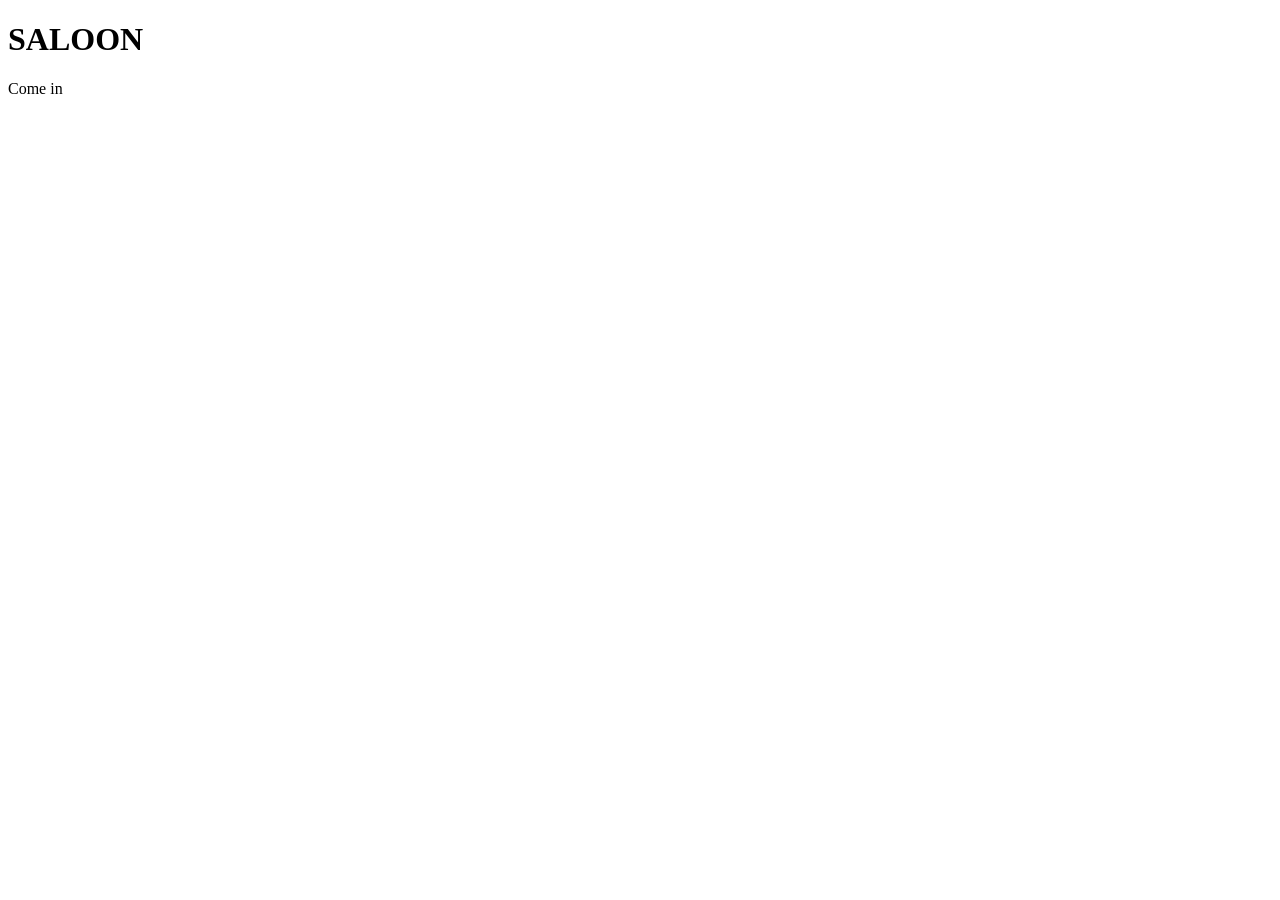
==== index.html @ e93f706c "href en src aangepast en comments weggehaald" ====
<!DOCTYPE html>
<html lang="en">
<head>
  <meta charset="UTF-8">
  <meta name="viewport" content="width=device-width, initial-scale=1.0">
  <title>Enter the Saloon</title>
  <link rel="stylesheet" href="../GarnetsOcean/garden/assets/style/style.css">
  <link rel="stylesheet" href="../GarnetsOcean/garden/assets/style/landing.css">
</head>
<body class="landing-body">

  <div class="hanging-lasso" title="Coiled Lasso">
    <div class="lasso-loop"></div>
    <div class="lasso-loop inner"></div>
    <div class="lasso-knot"></div>
  </div>

  <div class="saloon-stage">
    
    <div class="saloon-sign">
      <h1>SALOON</h1>
    </div>

    <div class="saloon-frame">
      <div class="frame-lantern lantern-left">
        <div class="lantern-bracket"></div>
        <div class="saloon-lantern">
          <div class="lantern-glow"></div>
          <div class="lantern-top"></div>
          <div class="lantern-glass">
            <!-- Pure CSS Flame -->
            <div class="css-flame">
              <div class="flame-outer"></div>
              <div class="flame-inner"></div>
              <div class="flame-core"></div>
            </div>
          </div>
          <div class="lantern-base"></div>
        </div>
      </div>

      <div class="frame-lantern lantern-right">
        <div class="lantern-bracket"></div>
        <div class="saloon-lantern">
          <div class="lantern-glow"></div>
          <div class="lantern-top"></div>
          <div class="lantern-glass">
            <!-- Pure CSS Flame -->
            <div class="css-flame">
              <div class="flame-outer"></div>
              <div class="flame-inner"></div>
              <div class="flame-core"></div>
            </div>
          </div>
          <div class="lantern-base"></div>
        </div>
      </div>

      <div class="interior-glow"></div>

      <div id="saloonDoors" class="saloon-doors">
        <div class="door door-left">
          <div class="door-inner-border">
            <div class="slat-pattern"></div>
          </div>
        </div>
        <div class="door door-right">
          <div class="door-inner-border">
            <div class="slat-pattern"></div>
          </div>
        </div>
      </div>
    </div>

  </div>

  <div class="barrel-container" title="Wooden Barrel with Hat">
    <div class="cowboy-hat">
      <div class="hat-crown"></div>
      <div class="hat-brim"></div>
      <div class="hat-band"></div>
    </div>
    <div class="wooden-barrel">
      <div class="barrel-hoop hoop-top"></div>
      <div class="barrel-hoop hoop-middle"></div>
      <div class="barrel-hoop hoop-bottom"></div>
    </div>
  </div>

  <div id="doorTooltip" class="door-tooltip">Come in</div>

  <script src="../GarnetsOcean/garden/js/landing.js" defer></script>
</body>
</html>
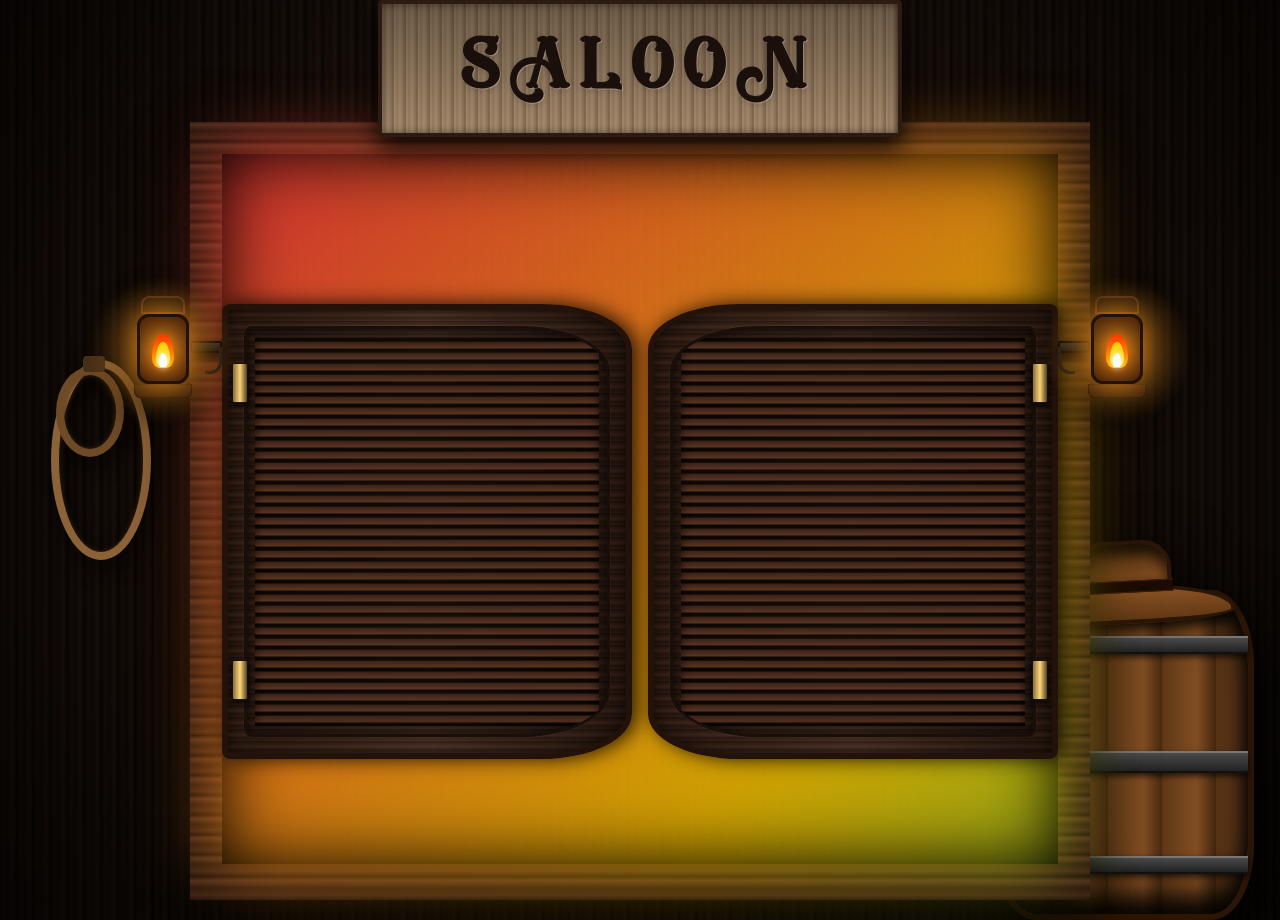
==== commit ae9b3322: "Onnodige files eruit gehaald en folder naam veranderd" ====
--- a/index.html
+++ b/index.html
@@ -4,8 +4,8 @@
   <meta charset="UTF-8">
   <meta name="viewport" content="width=device-width, initial-scale=1.0">
   <title>Enter the Saloon</title>
-  <link rel="stylesheet" href="../GarnetsOcean/garden/assets/style/style.css">
-  <link rel="stylesheet" href="../GarnetsOcean/garden/assets/style/landing.css">
+  <link rel="stylesheet" href="assets/resources/style/style.css">
+  <link rel="stylesheet" href="assets/resources/style/landing.css">
 </head>
 <body class="landing-body">
 
@@ -89,6 +89,6 @@
 
   <div id="doorTooltip" class="door-tooltip">Come in</div>
 
-  <script src="../GarnetsOcean/garden/js/landing.js" defer></script>
+  <script src="assets/js/landing.js" defer></script>
 </body>
 </html>
--- a/assets/resources/style/style.css
+++ b/assets/resources/style/style.css
@@ -0,0 +1,450 @@
+:root {
+    --main-font-color: #ffffff;
+    --secondary-font-color: #d9a441;
+    --background-color: #160a04;
+    --card-bg: linear-gradient(145deg, #2e1a12, #21110a);
+    --wood-dark: #22120a;
+    --wood-light: #3d2314;
+    --leather-accent: #c68a4c;
+    --text-gold: #f4c468;
+    --stitching: #8d5b28;
+    --gold-glow: rgba(244, 196, 104, 0.4);
+}
+
+@media (prefers-color-scheme: light) {
+  :root {
+    --main-font-color: #2b1810;
+    --secondary-font-color: #8c4a11;
+    --background-color: #f7f1e5;
+    --card-bg: linear-gradient(145deg, #ffffff, #f2e7d5);
+    --wood-dark: #e8d7c3;
+    --wood-light: #dac4aa;
+    --leather-accent: #a35d25;
+    --text-gold: #733c08;
+    --stitching: #b57a44;
+    --gold-glow: rgba(163, 93, 37, 0.25);
+  }
+}
+
+@font-face {
+    font-family: "eastwood";
+    src: url(../type/Eastwood.otf);
+    font-weight: 100;
+    font-style: swap;
+}
+
+ @font-face {
+    font-family: "rye";
+    src: url(../type/Rye-Regular.ttf);
+    font-style: swap;
+}
+
+@font-face {
+    font-family: "roboto";
+    src: url(../type/Roboto-Regular.ttf);
+    font-weight: 400;
+    font-style: swap;
+}
+
+@font-face {
+    font-family: "roboto";
+    src: url(../type/Roboto-Bold.ttf);
+    font-weight: 700;
+    font-style: swap;
+}
+
+* {
+    box-sizing: border-box;
+}
+
+body {
+    background: radial-gradient(circle at top, #2b1409 0%, var(--background-color) 70%);
+    background-attachment: fixed;
+    color: var(--main-font-color);
+    font-family: "roboto", sans-serif;
+    margin: 0;
+    padding: 0;
+    line-height: 1.6;
+}
+
+.hero {
+    text-align: center;
+    padding: 50px 20px 20px 20px;
+    animation: fadeInDown 0.8s ease-out;
+}
+
+h1 {
+    font-family: "eastwood", serif;
+    font-size: clamp(42px, 8vw, 75px);
+    background: linear-gradient(180deg, #ffe39f 0%, #d9a441 60%, #9e6319 100%);
+    background-clip: text;
+    -webkit-background-clip: text;
+    color: transparent;
+    -webkit-text-fill-color: transparent;
+    margin: 0 0 10px 0;
+    letter-spacing: 2px;
+    filter: drop-shadow(2px 4px 6px rgba(0, 0, 0, 0.9));
+    transition: transform 0.3s ease;    
+}
+
+h1:hover {
+    transform: scale(1.02);
+}
+
+h2 {
+    font-family: "rye", serif;
+    color: var(--secondary-font-color);
+    font-size: 24px;
+    margin-top: 0;
+    border-bottom: 2px dashed var(--stitching);
+    padding-bottom: 8px;
+}
+
+a {
+  color: var(--secondary-font-color);
+  transition: color 0.2s ease, text-shadow 0.2s ease;
+}
+
+a:hover {
+  color: var(--text-gold);
+  text-shadow: 0 0 8px var(--gold-glow);
+}
+
+.container {
+  max-width: 900px;
+  margin: 0 auto;
+  padding: 20px;
+  display: flex;
+  flex-direction: column;
+  gap: 30px;
+}
+
+.card {
+  background: var(--card-bg);
+  border: 2px solid var(--stitching);
+  border-radius: 8px;
+  padding: 25px;
+  box-shadow: 0 6px 16px rgba(0, 0, 0, 0.6);
+  transition: transform 0.3s cubic-bezier(0.25, 1, 0.5, 1), box-shadow 0.3s ease, border-color 0.3s ease;
+  animation: fadeInUp 0.8s ease-out both;
+}
+
+.card:nth-child(1) { animation-delay: 0.1s; }
+.card:nth-child(2) { animation-delay: 0.2s; }
+.card:nth-child(3) { animation-delay: 0.3s; }
+.card:nth-child(4) { animation-delay: 0.4s; }
+
+.card:hover {
+  transform: translateY(-4px);
+  border-color: var(--leather-accent);
+  box-shadow: 0 12px 24px rgba(0, 0, 0, 0.8), 0 0 15px rgba(198, 138, 76, 0.2);
+}
+
+.section-block {
+  margin: 20px 0;
+}
+
+.section-label {
+  font-weight: bold;
+  margin-bottom: 15px;
+}
+
+nav {
+  position: sticky;
+  top: 0;
+  z-index: 1000;
+  background-color: var(--wood-dark);
+  background-image: repeating-linear-gradient(
+    90deg,
+    rgba(255, 255, 255, 0.03) 0px,
+    rgba(255, 255, 255, 0.03) 2px,
+    transparent 2px,
+    transparent 10px
+  );
+  border-top: 3px solid var(--leather-accent);
+  border-bottom: 4px dashed var(--stitching);
+  box-shadow: 0 4px 15px rgba(0, 0, 0, 0.7);
+}
+
+nav ul {
+  list-style-type: none;
+  margin: 0;
+  padding: 0 15px;
+  display: flex;
+  align-items: center;
+  justify-content: center;
+  gap: 10px;
+}
+
+nav ul li a {
+  display: inline-block;
+  padding: 14px 20px;
+  color: var(--main-font-color);
+  font-family: "rye", serif;
+  font-size: 16px;
+  text-decoration: none;
+  text-transform: uppercase;
+  white-space: nowrap;
+  transition: all 0.3s cubic-bezier(0.4, 0, 0.2, 1);
+  position: relative;
+}
+
+nav ul li a:hover {
+  color: var(--text-gold);
+  background: linear-gradient(180deg, var(--wood-light) 0%, rgba(61, 35, 20, 0.4) 100%);
+  border-radius: 4px;
+  transform: translateY(-2px);
+  text-shadow: 0 0 10px var(--gold-glow);
+}
+
+.gallery {
+  border: 1px solid var(--stitching);
+  background-color: var(--wood-dark);
+  border-radius: 6px;
+  overflow: hidden;
+  transition: transform 0.3s ease, border-color 0.3s ease, box-shadow 0.3s ease;
+}
+
+.gallery:hover {
+  transform: scale(1.03);
+  border-color: var(--secondary-font-color);
+  box-shadow: 0 8px 20px rgba(0, 0, 0, 0.7), 0 0 12px var(--gold-glow);
+}
+
+.gallery img {
+  width: 100%;
+  height: auto;
+  display: block;
+  transition: transform 0.5s ease;
+}
+
+.gallery:hover img {
+  transform: scale(1.05);
+}
+
+.desc {
+  padding: 12px;
+  text-align: center;
+  font-size: 14px;
+  background: linear-gradient(180deg, rgba(20, 10, 5, 0.6) 0%, rgba(0, 0, 0, 0.9) 100%);
+  transition: color 0.3s ease;
+}
+
+.gallery:hover .desc {
+  color: var(--text-gold);
+}
+
+.gallery-container1 {
+  display: grid;
+  grid-template-columns: 1fr 1.3fr;
+  gap: 15px;
+  align-items: start;
+}
+
+.main-poster {
+  grid-column: 2;
+  grid-row: 1 / span 3;
+}
+
+.gallery-artists {
+  display: grid;
+  grid-template-columns: repeat(auto-fit, minmax(140px, 1fr));
+  gap: 15px;
+  margin-bottom: 20px;
+}
+
+.gallery-artists .gallery {
+  display: flex;
+  flex-direction: column;
+  height: 100%;
+}
+
+.gallery-artists img {
+  aspect-ratio: 1 / 1;
+  object-fit: cover;
+  object-position: top;
+}
+
+.gallery-artists .desc {
+  margin-top: auto;
+}
+
+.garden-list {
+  background: linear-gradient(90deg, var(--wood-dark) 0%, rgba(34, 18, 10, 0.2) 100%);
+  padding: 18px 20px 18px 40px;
+  border-left: 4px solid var(--secondary-font-color);
+  border-radius: 0 6px 6px 0;
+  box-shadow: inset 2px 0 6px rgba(0, 0, 0, 0.4);
+}
+
+.garden-list li {
+  margin-bottom: 8px;
+  transition: transform 0.2s ease;
+}
+
+.garden-list li:hover {
+  transform: translateX(6px);
+  color: var(--text-gold);
+}
+
+.wanted-card {
+  text-align: center;
+  border: 4px double var(--secondary-font-color);
+}
+
+.wanted-header {
+  display: flex;
+  align-items: center;
+  justify-content: center;
+  gap: 15px;
+}
+
+.badge-icon {
+  font-size: 24px;
+  color: var(--text-gold);
+}
+
+.wanted-sub {
+  font-family: "rye", serif;
+  font-size: 11px;
+  letter-spacing: 2px;
+  color: var(--leather-accent);
+  margin-top: -10px;
+  margin-bottom: 20px;
+}
+
+.wanted-body p {
+  margin: 6px 0;
+  font-size: 14px;
+}
+
+@keyframes fadeInUp {
+  from {
+    opacity: 0;
+    transform: translateY(20px);
+  }
+  to {
+    opacity: 1;
+    transform: translateY(0);
+  }
+}
+
+@keyframes fadeInDown {
+  from {
+    opacity: 0;
+    transform: translateY(-20px);
+  }
+  to {
+    opacity: 1;
+    transform: translateY(0);
+  }
+}
+
+footer {
+  text-align: center;
+  padding: 40px;
+  color: var(--leather-accent);
+  font-size: 14px;
+}
+
+.modal {
+  display: none;
+  position: fixed;
+  z-index: 2000;
+  padding-top: 60px;
+  left: 0;
+  top: 0;
+  width: 100%;
+  height: 100%;
+  overflow: auto;
+  background-color: rgba(0, 0, 0, 0.85);
+  backdrop-filter: blur(4px);
+}
+
+.modal-content {
+  margin: auto;
+  display: block;
+  max-width: 85%;
+  max-height: 80vh;
+  border-radius: 8px;
+  border: 3px solid var(--leather-accent);
+  box-shadow: 0 10px 30px rgba(0, 0, 0, 0.9);
+  animation: zoomIn 0.3s cubic-bezier(0.175, 0.885, 0.32, 1.275);
+}
+
+.modal-caption {
+  margin: 15px auto;
+  text-align: center;
+  color: var(--text-gold);
+  font-family: "rye", serif;
+  font-size: 18px;
+  max-width: 80%;
+}
+
+.modal-close {
+  position: absolute;
+  top: 20px;
+  right: 35px;
+  color: var(--main-font-color);
+  font-size: 40px;
+  font-weight: bold;
+  cursor: pointer;
+  transition: color 0.2s ease, transform 0.2s ease;
+}
+
+.modal-close:hover {
+  color: var(--text-gold);
+  transform: scale(1.2);
+}
+
+@keyframes zoomIn {
+  from { transform: scale(0.7); opacity: 0; }
+  to { transform: scale(1); opacity: 1; }
+}
+
+@media (prefers-color-scheme: light) {
+  body {
+    background: radial-gradient(circle at top, #ebe0d0 0%, var(--background-color) 70%);
+  }
+
+  h1 {
+    background: linear-gradient(180deg, #b0621e 0%, #733c08 60%, #401f02 100%);
+    background-clip: text;
+    -webkit-background-clip: text;
+    color: transparent;
+    -webkit-text-fill-color: transparent;
+    filter: drop-shadow(1px 2px 3px rgba(0, 0, 0, 0.15));
+  }
+
+  .card {
+    box-shadow: 0 6px 16px rgba(90, 50, 20, 0.08);
+  }
+
+  .card:hover {
+    box-shadow: 0 12px 24px rgba(90, 50, 20, 0.15), 0 0 15px rgba(163, 93, 37, 0.15);
+  }
+
+  .desc {
+    background: linear-gradient(180deg, rgba(247, 241, 229, 0.8) 0%, rgba(232, 215, 195, 0.95) 100%);
+  }
+
+  .garden-list {
+    background: linear-gradient(90deg, #eee3d3 0%, rgba(238, 227, 211, 0.2) 100%);
+    box-shadow: inset 2px 0 6px rgba(0, 0, 0, 0.05);
+  }
+}
+
+@media only screen and (max-width: 650px) {
+  .gallery-container1 {
+    grid-template-columns: 1fr;
+  }
+  
+  .main-poster {
+    grid-column: auto;
+    grid-row: auto;
+  }
+
+  nav ul {
+    flex-wrap: wrap;
+  }
+}
--- a/assets/resources/style/landing.css
+++ b/assets/resources/style/landing.css
@@ -0,0 +1,631 @@
+:root {
+  --wood-darkest: #120a06;
+  --wood-dark: #2b1506;
+  --wood-frame: #2e1a11;
+  --wood-frame-dark: #21120b;
+  --wood-door: #42271a;
+  --wood-slat-dark: #2e1a11;
+  --wood-slat-mid: #3b2115;
+  --wood-slat-light: #593423;
+  --wood-barrel-base: #4a2a0f;
+  --wood-barrel-mid: #5e3717;
+  --wood-barrel-light: #824e23;
+  --wood-hat-light: #8a5223;
+  --wood-hat-dark: #633916;
+  --leather-band-base: #1c0b02;
+  --leather-band-border: #422008;
+  --rope-light: #8c6239;
+  --rope-mid: #6e4a27;
+  --rope-dark: #4a3017;
+  --rope-shadow: #3d2511;
+  --sign-border: #2d1b12;
+  --sign-text: #1a0f0a;
+  --sign-plank-1: #bfa181;
+  --sign-plank-2: #a88a6b;
+  --sign-plank-3: #bc9e7e;
+  --sign-plank-4: #8c7154;
+  --iron-dark: #111111;
+  --iron-mid: #222222;
+  --iron-light: #4a4a4a;
+  --iron-highlight: #777777;
+  --bracket-metal: #1a1a1a;
+  --bracket-bg: #2a2a2a;
+  --hinge-dark: #1a1007;
+  --lantern-metal-top: #110a05;
+  --lantern-metal-border: #3d2213;
+  --lantern-metal-base: #190c06;
+  --lantern-glass-border: #231209;
+  --lantern-glass-inner: rgba(255, 180, 50, 0.4);
+  --lantern-glass-outer: rgba(80, 30, 5, 0.8);
+  --lantern-glow: rgba(255, 160, 40, 0.45);
+  
+  --flame-outer-top: #ff3300;
+  --flame-outer-mid: #ff8800;
+  --flame-outer-bottom: #ffbb00;
+  --flame-inner-top: #ffcc00;
+  --flame-inner-bottom: #ffee55;
+  --flame-core: #ffffff;
+  --flame-glow-shadow: #ff7700;
+  --text-gold: #ffd700;
+  --leather-accent: #8c6239;
+  --brass-hinge: linear-gradient(90deg, #8a6f3e 0%, #ffd778 50%, #524122 100%);
+  --iron-hoop: linear-gradient(180deg, var(--iron-light) 0%, var(--iron-mid) 100%);
+  --shadow-black-98: rgba(0, 0, 0, 0.98);
+  --shadow-black-95: rgba(0, 0, 0, 0.95);
+  --shadow-black-90: rgba(0, 0, 0, 0.9);
+  --shadow-black-85: rgba(0, 0, 0, 0.85);
+  --shadow-black-80: rgba(0, 0, 0, 0.8);
+  --shadow-black-70: rgba(0, 0, 0, 0.7);
+  --shadow-black-60: rgba(0, 0, 0, 0.6);
+  --shadow-black-50: rgba(0, 0, 0, 0.5);
+}
+
+.landing-body {
+  background: 
+    radial-gradient(circle at center, rgba(0, 0, 0, 0.2) 0%, rgba(0, 0, 0, 0.85) 100%),
+    repeating-linear-gradient(
+      90deg,
+      #1f120b 0px,
+      #362015 3px,
+      #28170e 8px,
+      #42281b 12px,
+      #1f120b 16px,
+      var(--wood-darkest) 17px
+    );
+  height: 100vh;
+  margin: 0;
+  overflow: hidden;
+  display: flex;
+  align-items: center;
+  justify-content: center;
+  position: relative;
+}
+
+.saloon-stage {
+  display: flex;
+  flex-direction: column;
+  align-items: center;
+  perspective: 1400px;
+  transform-style: preserve-3d;
+  width: 100vw;
+  height: 100vh;
+  justify-content: center;
+  position: relative;
+  z-index: 10;
+}
+
+.saloon-sign {
+  background: 
+    linear-gradient(180deg, rgba(0, 0, 0, 0.4) 0%, rgba(0, 0, 0, 0.1) 100%),
+    repeating-linear-gradient(
+      90deg, 
+      var(--sign-plank-1) 0px, 
+      var(--sign-plank-2) 3px, 
+      var(--sign-plank-3) 6px, 
+      var(--sign-plank-4) 12px
+    );
+  border: 4px solid var(--sign-border);
+  border-radius: 4px;
+  padding: 10px 80px;
+  text-align: center;
+  margin-bottom: -15px;
+  box-shadow: 0 10px 25px var(--shadow-black-90), inset 0 0 10px var(--shadow-black-50);
+  position: relative;
+  z-index: 20;
+}
+
+.saloon-sign h1 {
+  font-family: "eastwood", serif;
+  font-size: clamp(38px, 6vw, 68px);
+  color: var(--sign-text);
+  background: none;
+  -webkit-text-fill-color: initial;
+  letter-spacing: 12px;
+  margin: 0;
+  text-shadow: 1px 1px 0px rgba(255, 255, 255, 0.25), -1px -1px 0px var(--shadow-black-80);
+}
+
+.saloon-frame {
+  width: 95vw;
+  max-width: 900px;
+  height: 88vh;
+  background: radial-gradient(circle at center, rgba(30, 15, 8, 0.1) 0%, rgba(5, 2, 1, 0.95) 90%);
+  border: 32px solid var(--wood-frame);
+  border-bottom: 36px solid var(--wood-frame-dark);
+  border-image: repeating-linear-gradient(
+    0deg,
+    var(--wood-frame-dark) 0px,
+    #3b2216 4px,
+    #2a170e 10px,
+    #4a2c1d 16px,
+    #1c0d07 20px
+  ) 30;
+  box-shadow: 
+    inset 0 0 60px var(--shadow-black-98),
+    0 20px 50px var(--shadow-black-95),
+    inset 0 0 0 4px var(--shadow-black-85);
+  position: relative;
+  overflow: visible;
+  transform-style: preserve-3d;
+}
+
+.frame-lantern {
+  position: absolute;
+  top: 20%;
+  z-index: 25;
+  display: flex;
+  align-items: center;
+}
+
+.lantern-left {
+  left: -86px;
+  flex-direction: row-reverse;
+}
+
+.lantern-right {
+  right: -86px;
+  flex-direction: row;
+}
+
+.lantern-bracket {
+  width: 32px;
+  height: 12px;
+  background: linear-gradient(180deg, var(--bracket-bg) 0%, var(--iron-dark) 100%);
+  border: 2px solid #000000;
+  border-radius: 2px;
+  box-shadow: 0 6px 10px var(--shadow-black-95);
+  position: relative;
+}
+
+.lantern-bracket::after {
+  content: "";
+  position: absolute;
+  top: 50%;
+  width: 14px;
+  height: 24px;
+  border: 3px solid var(--bracket-metal);
+  border-top: none;
+}
+
+.lantern-left .lantern-bracket::after {
+  right: -2px;
+  border-left: none;
+  border-bottom-right-radius: 12px;
+}
+
+.lantern-right .lantern-bracket::after {
+  left: -2px;
+  border-right: none;
+  border-bottom-left-radius: 12px;
+}
+
+.saloon-lantern {
+  position: relative;
+  width: 54px;
+  display: flex;
+  flex-direction: column;
+  align-items: center;
+  filter: drop-shadow(0 10px 15px var(--shadow-black-95));
+}
+
+.lantern-top {
+  width: 44px;
+  height: 18px;
+  background: var(--lantern-metal-top);
+  border-radius: 8px 8px 0 0;
+  border: 2px solid var(--lantern-metal-border);
+}
+
+.lantern-glass {
+  width: 52px;
+  height: 70px;
+  background: radial-gradient(circle at center, var(--lantern-glass-inner) 10%, var(--lantern-glass-outer) 100%);
+  border: 3px solid var(--lantern-glass-border);
+  border-radius: 12px;
+  display: flex;
+  align-items: center;
+  justify-content: center;
+  box-shadow: 0 0 30px rgba(255, 150, 30, 0.85);
+  position: relative;
+  overflow: hidden;
+}
+
+.lantern-base {
+  width: 58px;
+  height: 14px;
+  background: var(--lantern-metal-base);
+  border-radius: 0 0 6px 6px;
+  border: 1px solid #000000;
+}
+
+.css-flame {
+  position: relative;
+  width: 24px;
+  height: 38px;
+  display: flex;
+  justify-content: center;
+  align-items: flex-end;
+  filter: drop-shadow(0 0 8px var(--flame-glow-shadow));
+}
+
+.flame-outer {
+  position: absolute;
+  bottom: 0;
+  width: 22px;
+  height: 34px;
+  background: linear-gradient(180deg, var(--flame-outer-top) 0%, var(--flame-outer-mid) 60%, var(--flame-outer-bottom) 100%);
+  border-radius: 50% 50% 35% 35% / 70% 70% 30% 30%;
+  animation: flameFlicker 0.2s ease-in-out infinite alternate;
+  transform-origin: bottom center;
+}
+
+.flame-inner {
+  position: absolute;
+  bottom: 2px;
+  width: 14px;
+  height: 24px;
+  background: linear-gradient(180deg, var(--flame-inner-top) 0%, var(--flame-inner-bottom) 100%);
+  border-radius: 50% 50% 35% 35% / 70% 70% 30% 30%;
+  animation: flameFlicker 0.15s ease-in-out infinite alternate-reverse;
+  transform-origin: bottom center;
+}
+
+.flame-core {
+  position: absolute;
+  bottom: 1px;
+  width: 8px;
+  height: 14px;
+  background: var(--flame-core);
+  border-radius: 50% 50% 35% 35% / 80% 80% 20% 20%;
+  box-shadow: 0 0 6px var(--flame-core);
+}
+
+@keyframes flameFlicker {
+  0% {
+    transform: scaleX(0.92) scaleY(0.96) rotate(-2deg);
+    opacity: 0.9;
+  }
+  100% {
+    transform: scaleX(1.08) scaleY(1.05) rotate(2deg);
+    opacity: 1;
+  }
+}
+
+.lantern-glow {
+  position: absolute;
+  top: -20px;
+  width: 150px;
+  height: 150px;
+  background: radial-gradient(circle, var(--lantern-glow) 0%, rgba(0, 0, 0, 0) 70%);
+  animation: haloFlicker 0.15s infinite alternate;
+  pointer-events: none;
+}
+
+@keyframes haloFlicker {
+  0% { opacity: 0.8; transform: scale(0.96); }
+  100% { opacity: 1; transform: scale(1.04); }
+}
+
+.interior-glow {
+  position: absolute;
+  top: 0;
+  left: 0;
+  width: 100%;
+  height: 100%;
+  z-index: 1;
+  background: linear-gradient(
+    135deg,
+    rgba(255, 60, 60, 0.8),
+    rgba(255, 200, 0, 0.8),
+    rgba(40, 220, 80, 0.8),
+    rgba(0, 150, 255, 0.8),
+    rgba(180, 50, 220, 0.8)
+  );
+  background-size: 300% 300%;
+  animation: colorSweep 7s ease infinite alternate;
+  filter: blur(35px);
+  pointer-events: none;
+}
+
+@keyframes colorSweep {
+  0% { background-position: 0% 50%; }
+  50% { background-position: 100% 50%; }
+  100% { background-position: 0% 50%; }
+}
+
+.saloon-doors {
+  width: 100%;
+  height: 100%;
+  display: flex;
+  cursor: pointer;
+  position: relative;
+  z-index: 10;
+  transform-style: preserve-3d;
+}
+
+.door {
+  width: 49%;
+  height: 64%;
+  margin-top: 18%;
+  background: 
+    linear-gradient(90deg, rgba(0, 0, 0, 0.3) 0%, rgba(255, 255, 255, 0.05) 50%, rgba(0, 0, 0, 0.4) 100%),
+    repeating-linear-gradient(0deg, var(--wood-door) 0px, var(--wood-frame) 3px, #4d2e1f 6px, #26150d 12px);
+  border: 6px solid #23120a;
+  transition: transform 0.85s cubic-bezier(0.25, 1, 0.5, 1);
+  position: relative;
+  box-shadow: 
+    5px 0 20px var(--shadow-black-85),
+    inset 0 0 15px var(--shadow-black-60);
+  transform-style: preserve-3d;
+}
+
+.door-left {
+  margin-right: auto;
+  transform-origin: left center;
+  border-top-right-radius: 90px 45px;
+  border-bottom-right-radius: 90px 45px;
+  border-top-left-radius: 8px;
+  border-bottom-left-radius: 8px;
+}
+
+.door-right {
+  margin-left: auto;
+  transform-origin: right center;
+  border-top-left-radius: 90px 45px;
+  border-bottom-left-radius: 90px 45px;
+  border-top-right-radius: 8px;
+  border-bottom-right-radius: 8px;
+}
+
+.door::before, .door::after {
+  content: "";
+  position: absolute;
+  width: 14px;
+  height: 38px;
+  background: var(--brass-hinge);
+  border: 1px solid var(--hinge-dark);
+  border-radius: 2px;
+  box-shadow: 0 2px 5px var(--shadow-black-80);
+  z-index: 15;
+}
+
+.door-left::before { left: 4px; top: 12%; }
+.door-left::after  { left: 4px; bottom: 12%; }
+
+.door-right::before { right: 4px; top: 12%; }
+.door-right::after  { right: 4px; bottom: 12%; }
+
+.door-inner-border {
+  margin: 16px;
+  height: calc(100% - 32px);
+  border: 3px solid #1a0e08;
+  box-shadow: inset 0 0 8px var(--shadow-black-80), 0 0 2px rgba(255, 255, 255, 0.1);
+  padding: 8px;
+  background: rgba(0, 0, 0, 0.15);
+  border-radius: inherit;
+  overflow: hidden;
+}
+
+.slat-pattern {
+  width: 100%;
+  height: 100%;
+  background: repeating-linear-gradient(
+    0deg,
+    var(--shadow-black-70) 0px,
+    var(--shadow-black-70) 3px,
+    var(--wood-slat-light) 4px,
+    var(--wood-slat-mid) 10px,
+    var(--shadow-black-90) 11px
+  );
+  box-shadow: inset 0 0 10px var(--shadow-black-70);
+}
+
+.saloon-doors.open .door-left {
+  transform: rotateY(-110deg);
+}
+
+.saloon-doors.open .door-right {
+  transform: rotateY(110deg);
+}
+
+.hanging-lasso {
+  position: absolute;
+  top: 40%;
+  left: clamp(20px, 4vw, 80px);
+  width: 90px;
+  height: 115px;
+  z-index: 8;
+  filter: drop-shadow(5px 8px 10px var(--shadow-black-90));
+  pointer-events: none;
+}
+
+.lasso-loop {
+  position: absolute;
+  width: 100px;
+  height: 200px;
+  border: 8px solid var(--rope-light);
+  border-radius: 50%;
+  box-shadow: inset 0 0 5px var(--rope-shadow);
+}
+
+.lasso-loop.inner {
+  top: 7px;
+  left: 5px;
+  width: 68px;
+  height: 90px;
+  border-color: var(--rope-mid);
+}
+
+.lasso-knot {
+  position: absolute;
+  top: -4px;
+  left: 32px;
+  width: 22px;
+  height: 16px;
+  background: var(--rope-dark);
+  border-radius: 4px;
+}
+
+.barrel-container {
+  position: absolute;
+  bottom: -20px;
+  right: clamp(10px, 2vw, 40px);
+  display: flex;
+  flex-direction: column;
+  align-items: center;
+  z-index: 5;
+  filter: drop-shadow(12px 18px 28px var(--shadow-black-95));
+  pointer-events: none;
+}
+
+.cowboy-hat {
+  position: relative;
+  width: 220px;
+  height: 85px;
+  margin-bottom: -36px;
+  z-index: 5;
+  transform: rotate(-3deg);
+}
+
+.hat-crown {
+  width: 96px;
+  height: 58px;
+  background: linear-gradient(180deg, #523012 0%, #7a481e 60%, #5e3615 100%);
+  border: 4px solid var(--wood-dark);
+  margin: 0 auto;
+  position: relative;
+  border-radius: 28px 28px 8px 8px;
+  box-shadow: inset 0 10px 12px rgba(0, 0, 0, 0.65);
+}
+
+.hat-band {
+  position: absolute;
+  top: 40px;
+  left: 61px;
+  width: 98px;
+  height: 12px;
+  background: var(--leather-band-base);
+  border-top: 1px solid var(--leather-band-border);
+  border-bottom: 1px solid var(--leather-band-border);
+  z-index: 6;
+}
+
+.hat-brim {
+  position: absolute;
+  bottom: 2px;
+  left: 0;
+  width: 220px;
+  height: 38px;
+  background: linear-gradient(180deg, var(--wood-hat-light) 0%, var(--wood-hat-dark) 100%);
+  border-radius: 50% 50% 40% 40% / 80% 80% 30% 30%;
+  border: 4px solid var(--wood-dark);
+  box-shadow: 0 6px 12px rgba(0, 0, 0, 0.75);
+}
+
+.wooden-barrel {
+  position: relative;
+  width: 260px;
+  height: 330px;
+  background: repeating-linear-gradient(
+    90deg, 
+    var(--wood-barrel-mid) 0px, 
+    var(--wood-barrel-light) 35px, 
+    var(--wood-barrel-base) 54px
+  );
+  border-radius: 42px / 75px;
+  border: 6px solid var(--wood-dark);
+  box-shadow: 
+    inset 0 0 50px var(--shadow-black-95),
+    inset 0 16px 20px var(--shadow-black-80),
+    inset 0 -16px 20px var(--shadow-black-80);
+}
+
+.barrel-hoop {
+  position: absolute;
+  width: 100%;
+  height: 18px;
+  background: var(--iron-hoop);
+  border-top: 2px solid var(--iron-highlight);
+  border-bottom: 2px solid var(--iron-dark);
+  box-shadow: 0 3px 6px var(--shadow-black-70);
+}
+
+.hoop-top { top: 40px; }
+.hoop-middle { top: 155px; height: 22px; }
+.hoop-bottom { bottom: 40px; }
+
+.door-tooltip {
+  position: fixed;
+  pointer-events: none;
+  background: var(--text-gold);
+  color: var(--wood-dark);
+  font-family: "rye", serif;
+  font-size: 13px;
+  padding: 6px 12px;
+  border-radius: 4px;
+  border: 1px solid var(--leather-accent);
+  box-shadow: 0 4px 10px var(--shadow-black-50);
+  opacity: 0;
+  transition: opacity 0.2s ease;
+  z-index: 1000;
+  white-space: nowrap;
+}
+
+@media (max-width: 900px) {
+  .frame-lantern { display: none; }
+  .hanging-lasso, .barrel-container { scale: 0.8; }
+}
+
+/* --- Mobile & Tablet Optimization Upgrades --- */
+
+/* 1. Touchscreen Device Handling */
+@media (hover: none) and (pointer: coarse) {
+  .door-tooltip {
+    display: none !important; /* Hide hover tooltip on touchscreens */
+  }
+}
+
+/* 2. Tablets & Small Laptops (< 1080px) */
+@media (max-width: 1080px) {
+  .frame-lantern { 
+    display: none; /* Prevents lantern cutoff */
+  }
+}
+
+/* 3. Mobile Devices (< 600px) */
+@media (max-width: 600px) {
+  .saloon-sign {
+    padding: 8px 30px; /* Reduce sign padding to fit small screens */
+    margin-bottom: -10px;
+  }
+
+  .saloon-frame {
+    border-width: 16px; /* Shrink heavy borders on mobile screens */
+    border-bottom-width: 20px;
+    height: 75vh;
+  }
+
+  .hanging-lasso, 
+  .barrel-container {
+    display: none; /* Hide heavy side props so doors remain clickable */
+  }
+
+  .saloon-doors.open .door-left {
+    transform: rotateY(-95deg); /* Slightly smaller opening angle to prevent clipping */
+  }
+
+  .saloon-doors.open .door-right {
+    transform: rotateY(95deg);
+  }
+}
+
+/* 4. Small Mobile Phones / Landscape Mode (< 400px or short screens) */
+@media (max-height: 500px) {
+  .saloon-sign {
+    display: none; /* Hide sign on short screens to make space for doors */
+  }
+
+  .saloon-frame {
+    height: 90vh;
+  }
+}
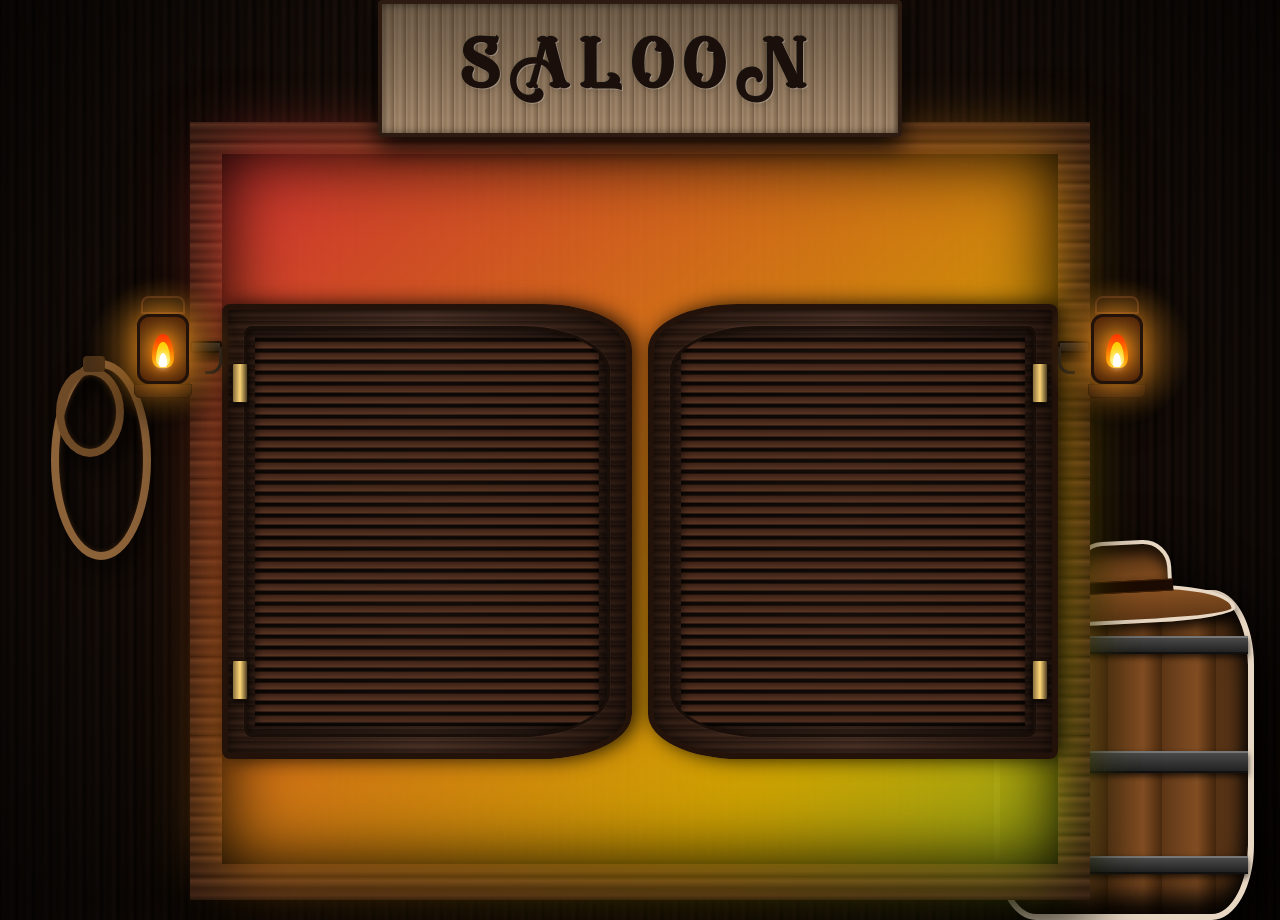
==== commit 153b352b: "Read Me geupdate. Bronnen html, css en js aangemaakt zodat het zijn eigen web pagina heeft.  File di" ====
--- a/index.html
+++ b/index.html
@@ -89,6 +89,6 @@
 
   <div id="doorTooltip" class="door-tooltip">Come in</div>
 
-  <script src="assets/js/landing.js" defer></script>
+  <script src="assets/js/script.js" defer></script>
 </body>
 </html>
--- a/assets/resources/style/style.css
+++ b/assets/resources/style/style.css
@@ -1,450 +1,631 @@
 :root {
-    --main-font-color: #ffffff;
-    --secondary-font-color: #d9a441;
-    --background-color: #160a04;
-    --card-bg: linear-gradient(145deg, #2e1a12, #21110a);
-    --wood-dark: #22120a;
-    --wood-light: #3d2314;
-    --leather-accent: #c68a4c;
-    --text-gold: #f4c468;
-    --stitching: #8d5b28;
-    --gold-glow: rgba(244, 196, 104, 0.4);
-}
-
-@media (prefers-color-scheme: light) {
-  :root {
-    --main-font-color: #2b1810;
-    --secondary-font-color: #8c4a11;
-    --background-color: #f7f1e5;
-    --card-bg: linear-gradient(145deg, #ffffff, #f2e7d5);
-    --wood-dark: #e8d7c3;
-    --wood-light: #dac4aa;
-    --leather-accent: #a35d25;
-    --text-gold: #733c08;
-    --stitching: #b57a44;
-    --gold-glow: rgba(163, 93, 37, 0.25);
-  }
-}
-
-@font-face {
-    font-family: "eastwood";
-    src: url(../type/Eastwood.otf);
-    font-weight: 100;
-    font-style: swap;
-}
-
- @font-face {
-    font-family: "rye";
-    src: url(../type/Rye-Regular.ttf);
-    font-style: swap;
-}
-
-@font-face {
-    font-family: "roboto";
-    src: url(../type/Roboto-Regular.ttf);
-    font-weight: 400;
-    font-style: swap;
-}
-
-@font-face {
-    font-family: "roboto";
-    src: url(../type/Roboto-Bold.ttf);
-    font-weight: 700;
-    font-style: swap;
-}
-
-* {
-    box-sizing: border-box;
-}
-
-body {
-    background: radial-gradient(circle at top, #2b1409 0%, var(--background-color) 70%);
-    background-attachment: fixed;
-    color: var(--main-font-color);
-    font-family: "roboto", sans-serif;
-    margin: 0;
-    padding: 0;
-    line-height: 1.6;
-}
-
-.hero {
-    text-align: center;
-    padding: 50px 20px 20px 20px;
-    animation: fadeInDown 0.8s ease-out;
-}
-
-h1 {
-    font-family: "eastwood", serif;
-    font-size: clamp(42px, 8vw, 75px);
-    background: linear-gradient(180deg, #ffe39f 0%, #d9a441 60%, #9e6319 100%);
-    background-clip: text;
-    -webkit-background-clip: text;
-    color: transparent;
-    -webkit-text-fill-color: transparent;
-    margin: 0 0 10px 0;
-    letter-spacing: 2px;
-    filter: drop-shadow(2px 4px 6px rgba(0, 0, 0, 0.9));
-    transition: transform 0.3s ease;    
-}
-
-h1:hover {
-    transform: scale(1.02);
-}
-
-h2 {
-    font-family: "rye", serif;
-    color: var(--secondary-font-color);
-    font-size: 24px;
-    margin-top: 0;
-    border-bottom: 2px dashed var(--stitching);
-    padding-bottom: 8px;
-}
-
-a {
-  color: var(--secondary-font-color);
-  transition: color 0.2s ease, text-shadow 0.2s ease;
-}
-
-a:hover {
-  color: var(--text-gold);
-  text-shadow: 0 0 8px var(--gold-glow);
-}
-
-.container {
-  max-width: 900px;
-  margin: 0 auto;
-  padding: 20px;
-  display: flex;
-  flex-direction: column;
-  gap: 30px;
-}
-
-.card {
-  background: var(--card-bg);
-  border: 2px solid var(--stitching);
-  border-radius: 8px;
-  padding: 25px;
-  box-shadow: 0 6px 16px rgba(0, 0, 0, 0.6);
-  transition: transform 0.3s cubic-bezier(0.25, 1, 0.5, 1), box-shadow 0.3s ease, border-color 0.3s ease;
-  animation: fadeInUp 0.8s ease-out both;
-}
-
-.card:nth-child(1) { animation-delay: 0.1s; }
-.card:nth-child(2) { animation-delay: 0.2s; }
-.card:nth-child(3) { animation-delay: 0.3s; }
-.card:nth-child(4) { animation-delay: 0.4s; }
-
-.card:hover {
-  transform: translateY(-4px);
-  border-color: var(--leather-accent);
-  box-shadow: 0 12px 24px rgba(0, 0, 0, 0.8), 0 0 15px rgba(198, 138, 76, 0.2);
-}
-
-.section-block {
-  margin: 20px 0;
-}
-
-.section-label {
-  font-weight: bold;
-  margin-bottom: 15px;
-}
-
-nav {
-  position: sticky;
-  top: 0;
-  z-index: 1000;
-  background-color: var(--wood-dark);
-  background-image: repeating-linear-gradient(
-    90deg,
-    rgba(255, 255, 255, 0.03) 0px,
-    rgba(255, 255, 255, 0.03) 2px,
-    transparent 2px,
-    transparent 10px
-  );
-  border-top: 3px solid var(--leather-accent);
-  border-bottom: 4px dashed var(--stitching);
-  box-shadow: 0 4px 15px rgba(0, 0, 0, 0.7);
-}
-
-nav ul {
-  list-style-type: none;
+  --wood-darkest: #120a06;
+  --wood-dark: #2b1506;
+  --wood-frame: #2e1a11;
+  --wood-frame-dark: #21120b;
+  --wood-door: #42271a;
+  --wood-slat-dark: #2e1a11;
+  --wood-slat-mid: #3b2115;
+  --wood-slat-light: #593423;
+  --wood-barrel-base: #4a2a0f;
+  --wood-barrel-mid: #5e3717;
+  --wood-barrel-light: #824e23;
+  --wood-hat-light: #8a5223;
+  --wood-hat-dark: #633916;
+  --leather-band-base: #1c0b02;
+  --leather-band-border: #422008;
+  --rope-light: #8c6239;
+  --rope-mid: #6e4a27;
+  --rope-dark: #4a3017;
+  --rope-shadow: #3d2511;
+  --sign-border: #2d1b12;
+  --sign-text: #1a0f0a;
+  --sign-plank-1: #bfa181;
+  --sign-plank-2: #a88a6b;
+  --sign-plank-3: #bc9e7e;
+  --sign-plank-4: #8c7154;
+  --iron-dark: #111111;
+  --iron-mid: #222222;
+  --iron-light: #4a4a4a;
+  --iron-highlight: #777777;
+  --bracket-metal: #1a1a1a;
+  --bracket-bg: #2a2a2a;
+  --hinge-dark: #1a1007;
+  --lantern-metal-top: #110a05;
+  --lantern-metal-border: #3d2213;
+  --lantern-metal-base: #190c06;
+  --lantern-glass-border: #231209;
+  --lantern-glass-inner: rgba(255, 180, 50, 0.4);
+  --lantern-glass-outer: rgba(80, 30, 5, 0.8);
+  --lantern-glow: rgba(255, 160, 40, 0.45);
+  
+  --flame-outer-top: #ff3300;
+  --flame-outer-mid: #ff8800;
+  --flame-outer-bottom: #ffbb00;
+  --flame-inner-top: #ffcc00;
+  --flame-inner-bottom: #ffee55;
+  --flame-core: #ffffff;
+  --flame-glow-shadow: #ff7700;
+  --text-gold: #ffd700;
+  --leather-accent: #8c6239;
+  --brass-hinge: linear-gradient(90deg, #8a6f3e 0%, #ffd778 50%, #524122 100%);
+  --iron-hoop: linear-gradient(180deg, var(--iron-light) 0%, var(--iron-mid) 100%);
+  --shadow-black-98: rgba(0, 0, 0, 0.98);
+  --shadow-black-95: rgba(0, 0, 0, 0.95);
+  --shadow-black-90: rgba(0, 0, 0, 0.9);
+  --shadow-black-85: rgba(0, 0, 0, 0.85);
+  --shadow-black-80: rgba(0, 0, 0, 0.8);
+  --shadow-black-70: rgba(0, 0, 0, 0.7);
+  --shadow-black-60: rgba(0, 0, 0, 0.6);
+  --shadow-black-50: rgba(0, 0, 0, 0.5);
+}
+
+.landing-body {
+  background: 
+    radial-gradient(circle at center, rgba(0, 0, 0, 0.2) 0%, rgba(0, 0, 0, 0.85) 100%),
+    repeating-linear-gradient(
+      90deg,
+      #1f120b 0px,
+      #362015 3px,
+      #28170e 8px,
+      #42281b 12px,
+      #1f120b 16px,
+      var(--wood-darkest) 17px
+    );
+  height: 100vh;
   margin: 0;
-  padding: 0 15px;
+  overflow: hidden;
   display: flex;
   align-items: center;
   justify-content: center;
-  gap: 10px;
-}
-
-nav ul li a {
-  display: inline-block;
-  padding: 14px 20px;
-  color: var(--main-font-color);
-  font-family: "rye", serif;
-  font-size: 16px;
-  text-decoration: none;
-  text-transform: uppercase;
-  white-space: nowrap;
-  transition: all 0.3s cubic-bezier(0.4, 0, 0.2, 1);
-  position: relative;
-}
-
-nav ul li a:hover {
-  color: var(--text-gold);
-  background: linear-gradient(180deg, var(--wood-light) 0%, rgba(61, 35, 20, 0.4) 100%);
+  position: relative;
+}
+
+.saloon-stage {
+  display: flex;
+  flex-direction: column;
+  align-items: center;
+  perspective: 1400px;
+  transform-style: preserve-3d;
+  width: 100vw;
+  height: 100vh;
+  justify-content: center;
+  position: relative;
+  z-index: 10;
+}
+
+.saloon-sign {
+  background: 
+    linear-gradient(180deg, rgba(0, 0, 0, 0.4) 0%, rgba(0, 0, 0, 0.1) 100%),
+    repeating-linear-gradient(
+      90deg, 
+      var(--sign-plank-1) 0px, 
+      var(--sign-plank-2) 3px, 
+      var(--sign-plank-3) 6px, 
+      var(--sign-plank-4) 12px
+    );
+  border: 4px solid var(--sign-border);
   border-radius: 4px;
-  transform: translateY(-2px);
-  text-shadow: 0 0 10px var(--gold-glow);
-}
-
-.gallery {
-  border: 1px solid var(--stitching);
-  background-color: var(--wood-dark);
-  border-radius: 6px;
-  overflow: hidden;
-  transition: transform 0.3s ease, border-color 0.3s ease, box-shadow 0.3s ease;
-}
-
-.gallery:hover {
-  transform: scale(1.03);
-  border-color: var(--secondary-font-color);
-  box-shadow: 0 8px 20px rgba(0, 0, 0, 0.7), 0 0 12px var(--gold-glow);
-}
-
-.gallery img {
-  width: 100%;
-  height: auto;
-  display: block;
-  transition: transform 0.5s ease;
-}
-
-.gallery:hover img {
-  transform: scale(1.05);
-}
-
-.desc {
-  padding: 12px;
+  padding: 10px 80px;
   text-align: center;
-  font-size: 14px;
-  background: linear-gradient(180deg, rgba(20, 10, 5, 0.6) 0%, rgba(0, 0, 0, 0.9) 100%);
-  transition: color 0.3s ease;
-}
-
-.gallery:hover .desc {
-  color: var(--text-gold);
-}
-
-.gallery-container1 {
-  display: grid;
-  grid-template-columns: 1fr 1.3fr;
-  gap: 15px;
-  align-items: start;
-}
-
-.main-poster {
-  grid-column: 2;
-  grid-row: 1 / span 3;
-}
-
-.gallery-artists {
-  display: grid;
-  grid-template-columns: repeat(auto-fit, minmax(140px, 1fr));
-  gap: 15px;
-  margin-bottom: 20px;
-}
-
-.gallery-artists .gallery {
+  margin-bottom: -15px;
+  box-shadow: 0 10px 25px var(--shadow-black-90), inset 0 0 10px var(--shadow-black-50);
+  position: relative;
+  z-index: 20;
+}
+
+.saloon-sign h1 {
+  font-family: "eastwood", serif;
+  font-size: clamp(38px, 6vw, 68px);
+  color: var(--sign-text);
+  background: none;
+  -webkit-text-fill-color: initial;
+  letter-spacing: 12px;
+  margin: 0;
+  text-shadow: 1px 1px 0px rgba(255, 255, 255, 0.25), -1px -1px 0px var(--shadow-black-80);
+}
+
+.saloon-frame {
+  width: 95vw;
+  max-width: 900px;
+  height: 88vh;
+  background: radial-gradient(circle at center, rgba(30, 15, 8, 0.1) 0%, rgba(5, 2, 1, 0.95) 90%);
+  border: 32px solid var(--wood-frame);
+  border-bottom: 36px solid var(--wood-frame-dark);
+  border-image: repeating-linear-gradient(
+    0deg,
+    var(--wood-frame-dark) 0px,
+    #3b2216 4px,
+    #2a170e 10px,
+    #4a2c1d 16px,
+    #1c0d07 20px
+  ) 30;
+  box-shadow: 
+    inset 0 0 60px var(--shadow-black-98),
+    0 20px 50px var(--shadow-black-95),
+    inset 0 0 0 4px var(--shadow-black-85);
+  position: relative;
+  overflow: visible;
+  transform-style: preserve-3d;
+}
+
+.frame-lantern {
+  position: absolute;
+  top: 20%;
+  z-index: 25;
+  display: flex;
+  align-items: center;
+}
+
+.lantern-left {
+  left: -86px;
+  flex-direction: row-reverse;
+}
+
+.lantern-right {
+  right: -86px;
+  flex-direction: row;
+}
+
+.lantern-bracket {
+  width: 32px;
+  height: 12px;
+  background: linear-gradient(180deg, var(--bracket-bg) 0%, var(--iron-dark) 100%);
+  border: 2px solid #000000;
+  border-radius: 2px;
+  box-shadow: 0 6px 10px var(--shadow-black-95);
+  position: relative;
+}
+
+.lantern-bracket::after {
+  content: "";
+  position: absolute;
+  top: 50%;
+  width: 14px;
+  height: 24px;
+  border: 3px solid var(--bracket-metal);
+  border-top: none;
+}
+
+.lantern-left .lantern-bracket::after {
+  right: -2px;
+  border-left: none;
+  border-bottom-right-radius: 12px;
+}
+
+.lantern-right .lantern-bracket::after {
+  left: -2px;
+  border-right: none;
+  border-bottom-left-radius: 12px;
+}
+
+.saloon-lantern {
+  position: relative;
+  width: 54px;
   display: flex;
   flex-direction: column;
-  height: 100%;
-}
-
-.gallery-artists img {
-  aspect-ratio: 1 / 1;
-  object-fit: cover;
-  object-position: top;
-}
-
-.gallery-artists .desc {
-  margin-top: auto;
-}
-
-.garden-list {
-  background: linear-gradient(90deg, var(--wood-dark) 0%, rgba(34, 18, 10, 0.2) 100%);
-  padding: 18px 20px 18px 40px;
-  border-left: 4px solid var(--secondary-font-color);
-  border-radius: 0 6px 6px 0;
-  box-shadow: inset 2px 0 6px rgba(0, 0, 0, 0.4);
-}
-
-.garden-list li {
-  margin-bottom: 8px;
-  transition: transform 0.2s ease;
-}
-
-.garden-list li:hover {
-  transform: translateX(6px);
-  color: var(--text-gold);
-}
-
-.wanted-card {
-  text-align: center;
-  border: 4px double var(--secondary-font-color);
-}
-
-.wanted-header {
+  align-items: center;
+  filter: drop-shadow(0 10px 15px var(--shadow-black-95));
+}
+
+.lantern-top {
+  width: 44px;
+  height: 18px;
+  background: var(--lantern-metal-top);
+  border-radius: 8px 8px 0 0;
+  border: 2px solid var(--lantern-metal-border);
+}
+
+.lantern-glass {
+  width: 52px;
+  height: 70px;
+  background: radial-gradient(circle at center, var(--lantern-glass-inner) 10%, var(--lantern-glass-outer) 100%);
+  border: 3px solid var(--lantern-glass-border);
+  border-radius: 12px;
   display: flex;
   align-items: center;
   justify-content: center;
-  gap: 15px;
-}
-
-.badge-icon {
-  font-size: 24px;
-  color: var(--text-gold);
-}
-
-.wanted-sub {
-  font-family: "rye", serif;
-  font-size: 11px;
-  letter-spacing: 2px;
-  color: var(--leather-accent);
-  margin-top: -10px;
-  margin-bottom: 20px;
-}
-
-.wanted-body p {
-  margin: 6px 0;
-  font-size: 14px;
-}
-
-@keyframes fadeInUp {
-  from {
-    opacity: 0;
-    transform: translateY(20px);
-  }
-  to {
+  box-shadow: 0 0 30px rgba(255, 150, 30, 0.85);
+  position: relative;
+  overflow: hidden;
+}
+
+.lantern-base {
+  width: 58px;
+  height: 14px;
+  background: var(--lantern-metal-base);
+  border-radius: 0 0 6px 6px;
+  border: 1px solid #000000;
+}
+
+.css-flame {
+  position: relative;
+  width: 24px;
+  height: 38px;
+  display: flex;
+  justify-content: center;
+  align-items: flex-end;
+  filter: drop-shadow(0 0 8px var(--flame-glow-shadow));
+}
+
+.flame-outer {
+  position: absolute;
+  bottom: 0;
+  width: 22px;
+  height: 34px;
+  background: linear-gradient(180deg, var(--flame-outer-top) 0%, var(--flame-outer-mid) 60%, var(--flame-outer-bottom) 100%);
+  border-radius: 50% 50% 35% 35% / 70% 70% 30% 30%;
+  animation: flameFlicker 0.2s ease-in-out infinite alternate;
+  transform-origin: bottom center;
+}
+
+.flame-inner {
+  position: absolute;
+  bottom: 2px;
+  width: 14px;
+  height: 24px;
+  background: linear-gradient(180deg, var(--flame-inner-top) 0%, var(--flame-inner-bottom) 100%);
+  border-radius: 50% 50% 35% 35% / 70% 70% 30% 30%;
+  animation: flameFlicker 0.15s ease-in-out infinite alternate-reverse;
+  transform-origin: bottom center;
+}
+
+.flame-core {
+  position: absolute;
+  bottom: 1px;
+  width: 8px;
+  height: 14px;
+  background: var(--flame-core);
+  border-radius: 50% 50% 35% 35% / 80% 80% 20% 20%;
+  box-shadow: 0 0 6px var(--flame-core);
+}
+
+@keyframes flameFlicker {
+  0% {
+    transform: scaleX(0.92) scaleY(0.96) rotate(-2deg);
+    opacity: 0.9;
+  }
+  100% {
+    transform: scaleX(1.08) scaleY(1.05) rotate(2deg);
     opacity: 1;
-    transform: translateY(0);
-  }
-}
-
-@keyframes fadeInDown {
-  from {
-    opacity: 0;
-    transform: translateY(-20px);
-  }
-  to {
-    opacity: 1;
-    transform: translateY(0);
-  }
-}
-
-footer {
-  text-align: center;
-  padding: 40px;
-  color: var(--leather-accent);
-  font-size: 14px;
-}
-
-.modal {
-  display: none;
-  position: fixed;
-  z-index: 2000;
-  padding-top: 60px;
+  }
+}
+
+.lantern-glow {
+  position: absolute;
+  top: -20px;
+  width: 150px;
+  height: 150px;
+  background: radial-gradient(circle, var(--lantern-glow) 0%, rgba(0, 0, 0, 0) 70%);
+  animation: haloFlicker 0.15s infinite alternate;
+  pointer-events: none;
+}
+
+@keyframes haloFlicker {
+  0% { opacity: 0.8; transform: scale(0.96); }
+  100% { opacity: 1; transform: scale(1.04); }
+}
+
+.interior-glow {
+  position: absolute;
+  top: 0;
   left: 0;
-  top: 0;
   width: 100%;
   height: 100%;
-  overflow: auto;
-  background-color: rgba(0, 0, 0, 0.85);
-  backdrop-filter: blur(4px);
-}
-
-.modal-content {
-  margin: auto;
-  display: block;
-  max-width: 85%;
-  max-height: 80vh;
-  border-radius: 8px;
-  border: 3px solid var(--leather-accent);
-  box-shadow: 0 10px 30px rgba(0, 0, 0, 0.9);
-  animation: zoomIn 0.3s cubic-bezier(0.175, 0.885, 0.32, 1.275);
-}
-
-.modal-caption {
-  margin: 15px auto;
-  text-align: center;
-  color: var(--text-gold);
+  z-index: 1;
+  background: linear-gradient(
+    135deg,
+    rgba(255, 60, 60, 0.8),
+    rgba(255, 200, 0, 0.8),
+    rgba(40, 220, 80, 0.8),
+    rgba(0, 150, 255, 0.8),
+    rgba(180, 50, 220, 0.8)
+  );
+  background-size: 300% 300%;
+  animation: colorSweep 7s ease infinite alternate;
+  filter: blur(35px);
+  pointer-events: none;
+}
+
+@keyframes colorSweep {
+  0% { background-position: 0% 50%; }
+  50% { background-position: 100% 50%; }
+  100% { background-position: 0% 50%; }
+}
+
+.saloon-doors {
+  width: 100%;
+  height: 100%;
+  display: flex;
+  cursor: pointer;
+  position: relative;
+  z-index: 10;
+  transform-style: preserve-3d;
+}
+
+.door {
+  width: 49%;
+  height: 64%;
+  margin-top: 18%;
+  background: 
+    linear-gradient(90deg, rgba(0, 0, 0, 0.3) 0%, rgba(255, 255, 255, 0.05) 50%, rgba(0, 0, 0, 0.4) 100%),
+    repeating-linear-gradient(0deg, var(--wood-door) 0px, var(--wood-frame) 3px, #4d2e1f 6px, #26150d 12px);
+  border: 6px solid #23120a;
+  transition: transform 0.85s cubic-bezier(0.25, 1, 0.5, 1);
+  position: relative;
+  box-shadow: 
+    5px 0 20px var(--shadow-black-85),
+    inset 0 0 15px var(--shadow-black-60);
+  transform-style: preserve-3d;
+}
+
+.door-left {
+  margin-right: auto;
+  transform-origin: left center;
+  border-top-right-radius: 90px 45px;
+  border-bottom-right-radius: 90px 45px;
+  border-top-left-radius: 8px;
+  border-bottom-left-radius: 8px;
+}
+
+.door-right {
+  margin-left: auto;
+  transform-origin: right center;
+  border-top-left-radius: 90px 45px;
+  border-bottom-left-radius: 90px 45px;
+  border-top-right-radius: 8px;
+  border-bottom-right-radius: 8px;
+}
+
+.door::before, .door::after {
+  content: "";
+  position: absolute;
+  width: 14px;
+  height: 38px;
+  background: var(--brass-hinge);
+  border: 1px solid var(--hinge-dark);
+  border-radius: 2px;
+  box-shadow: 0 2px 5px var(--shadow-black-80);
+  z-index: 15;
+}
+
+.door-left::before { left: 4px; top: 12%; }
+.door-left::after  { left: 4px; bottom: 12%; }
+
+.door-right::before { right: 4px; top: 12%; }
+.door-right::after  { right: 4px; bottom: 12%; }
+
+.door-inner-border {
+  margin: 16px;
+  height: calc(100% - 32px);
+  border: 3px solid #1a0e08;
+  box-shadow: inset 0 0 8px var(--shadow-black-80), 0 0 2px rgba(255, 255, 255, 0.1);
+  padding: 8px;
+  background: rgba(0, 0, 0, 0.15);
+  border-radius: inherit;
+  overflow: hidden;
+}
+
+.slat-pattern {
+  width: 100%;
+  height: 100%;
+  background: repeating-linear-gradient(
+    0deg,
+    var(--shadow-black-70) 0px,
+    var(--shadow-black-70) 3px,
+    var(--wood-slat-light) 4px,
+    var(--wood-slat-mid) 10px,
+    var(--shadow-black-90) 11px
+  );
+  box-shadow: inset 0 0 10px var(--shadow-black-70);
+}
+
+.saloon-doors.open .door-left {
+  transform: rotateY(-110deg);
+}
+
+.saloon-doors.open .door-right {
+  transform: rotateY(110deg);
+}
+
+.hanging-lasso {
+  position: absolute;
+  top: 40%;
+  left: clamp(20px, 4vw, 80px);
+  width: 90px;
+  height: 115px;
+  z-index: 8;
+  filter: drop-shadow(5px 8px 10px var(--shadow-black-90));
+  pointer-events: none;
+}
+
+.lasso-loop {
+  position: absolute;
+  width: 100px;
+  height: 200px;
+  border: 8px solid var(--rope-light);
+  border-radius: 50%;
+  box-shadow: inset 0 0 5px var(--rope-shadow);
+}
+
+.lasso-loop.inner {
+  top: 7px;
+  left: 5px;
+  width: 68px;
+  height: 90px;
+  border-color: var(--rope-mid);
+}
+
+.lasso-knot {
+  position: absolute;
+  top: -4px;
+  left: 32px;
+  width: 22px;
+  height: 16px;
+  background: var(--rope-dark);
+  border-radius: 4px;
+}
+
+.barrel-container {
+  position: absolute;
+  bottom: -20px;
+  right: clamp(10px, 2vw, 40px);
+  display: flex;
+  flex-direction: column;
+  align-items: center;
+  z-index: 5;
+  filter: drop-shadow(12px 18px 28px var(--shadow-black-95));
+  pointer-events: none;
+}
+
+.cowboy-hat {
+  position: relative;
+  width: 220px;
+  height: 85px;
+  margin-bottom: -36px;
+  z-index: 5;
+  transform: rotate(-3deg);
+}
+
+.hat-crown {
+  width: 96px;
+  height: 58px;
+  background: linear-gradient(180deg, #523012 0%, #7a481e 60%, #5e3615 100%);
+  border: 4px solid var(--wood-dark);
+  margin: 0 auto;
+  position: relative;
+  border-radius: 28px 28px 8px 8px;
+  box-shadow: inset 0 10px 12px rgba(0, 0, 0, 0.65);
+}
+
+.hat-band {
+  position: absolute;
+  top: 40px;
+  left: 61px;
+  width: 98px;
+  height: 12px;
+  background: var(--leather-band-base);
+  border-top: 1px solid var(--leather-band-border);
+  border-bottom: 1px solid var(--leather-band-border);
+  z-index: 6;
+}
+
+.hat-brim {
+  position: absolute;
+  bottom: 2px;
+  left: 0;
+  width: 220px;
+  height: 38px;
+  background: linear-gradient(180deg, var(--wood-hat-light) 0%, var(--wood-hat-dark) 100%);
+  border-radius: 50% 50% 40% 40% / 80% 80% 30% 30%;
+  border: 4px solid var(--wood-dark);
+  box-shadow: 0 6px 12px rgba(0, 0, 0, 0.75);
+}
+
+.wooden-barrel {
+  position: relative;
+  width: 260px;
+  height: 330px;
+  background: repeating-linear-gradient(
+    90deg, 
+    var(--wood-barrel-mid) 0px, 
+    var(--wood-barrel-light) 35px, 
+    var(--wood-barrel-base) 54px
+  );
+  border-radius: 42px / 75px;
+  border: 6px solid var(--wood-dark);
+  box-shadow: 
+    inset 0 0 50px var(--shadow-black-95),
+    inset 0 16px 20px var(--shadow-black-80),
+    inset 0 -16px 20px var(--shadow-black-80);
+}
+
+.barrel-hoop {
+  position: absolute;
+  width: 100%;
+  height: 18px;
+  background: var(--iron-hoop);
+  border-top: 2px solid var(--iron-highlight);
+  border-bottom: 2px solid var(--iron-dark);
+  box-shadow: 0 3px 6px var(--shadow-black-70);
+}
+
+.hoop-top { top: 40px; }
+.hoop-middle { top: 155px; height: 22px; }
+.hoop-bottom { bottom: 40px; }
+
+.door-tooltip {
+  position: fixed;
+  pointer-events: none;
+  background: var(--text-gold);
+  color: var(--wood-dark);
   font-family: "rye", serif;
-  font-size: 18px;
-  max-width: 80%;
-}
-
-.modal-close {
-  position: absolute;
-  top: 20px;
-  right: 35px;
-  color: var(--main-font-color);
-  font-size: 40px;
-  font-weight: bold;
-  cursor: pointer;
-  transition: color 0.2s ease, transform 0.2s ease;
-}
-
-.modal-close:hover {
-  color: var(--text-gold);
-  transform: scale(1.2);
-}
-
-@keyframes zoomIn {
-  from { transform: scale(0.7); opacity: 0; }
-  to { transform: scale(1); opacity: 1; }
-}
-
-@media (prefers-color-scheme: light) {
-  body {
-    background: radial-gradient(circle at top, #ebe0d0 0%, var(--background-color) 70%);
-  }
-
-  h1 {
-    background: linear-gradient(180deg, #b0621e 0%, #733c08 60%, #401f02 100%);
-    background-clip: text;
-    -webkit-background-clip: text;
-    color: transparent;
-    -webkit-text-fill-color: transparent;
-    filter: drop-shadow(1px 2px 3px rgba(0, 0, 0, 0.15));
-  }
-
-  .card {
-    box-shadow: 0 6px 16px rgba(90, 50, 20, 0.08);
-  }
-
-  .card:hover {
-    box-shadow: 0 12px 24px rgba(90, 50, 20, 0.15), 0 0 15px rgba(163, 93, 37, 0.15);
-  }
-
-  .desc {
-    background: linear-gradient(180deg, rgba(247, 241, 229, 0.8) 0%, rgba(232, 215, 195, 0.95) 100%);
-  }
-
-  .garden-list {
-    background: linear-gradient(90deg, #eee3d3 0%, rgba(238, 227, 211, 0.2) 100%);
-    box-shadow: inset 2px 0 6px rgba(0, 0, 0, 0.05);
-  }
-}
-
-@media only screen and (max-width: 650px) {
-  .gallery-container1 {
-    grid-template-columns: 1fr;
-  }
-  
-  .main-poster {
-    grid-column: auto;
-    grid-row: auto;
-  }
-
-  nav ul {
-    flex-wrap: wrap;
+  font-size: 13px;
+  padding: 6px 12px;
+  border-radius: 4px;
+  border: 1px solid var(--leather-accent);
+  box-shadow: 0 4px 10px var(--shadow-black-50);
+  opacity: 0;
+  transition: opacity 0.2s ease;
+  z-index: 1000;
+  white-space: nowrap;
+}
+
+@media (max-width: 900px) {
+  .frame-lantern { display: none; }
+  .hanging-lasso, .barrel-container { scale: 0.8; }
+}
+
+/* --- Mobile & Tablet Optimization Upgrades --- */
+
+/* 1. Touchscreen Device Handling */
+@media (hover: none) and (pointer: coarse) {
+  .door-tooltip {
+    display: none !important; /* Hide hover tooltip on touchscreens */
+  }
+}
+
+/* 2. Tablets & Small Laptops (< 1080px) */
+@media (max-width: 1080px) {
+  .frame-lantern { 
+    display: none; /* Prevents lantern cutoff */
+  }
+}
+
+/* 3. Mobile Devices (< 600px) */
+@media (max-width: 600px) {
+  .saloon-sign {
+    padding: 8px 30px; /* Reduce sign padding to fit small screens */
+    margin-bottom: -10px;
+  }
+
+  .saloon-frame {
+    border-width: 16px; /* Shrink heavy borders on mobile screens */
+    border-bottom-width: 20px;
+    height: 75vh;
+  }
+
+  .hanging-lasso, 
+  .barrel-container {
+    display: none; /* Hide heavy side props so doors remain clickable */
+  }
+
+  .saloon-doors.open .door-left {
+    transform: rotateY(-95deg); /* Slightly smaller opening angle to prevent clipping */
+  }
+
+  .saloon-doors.open .door-right {
+    transform: rotateY(95deg);
+  }
+}
+
+/* 4. Small Mobile Phones / Landscape Mode (< 400px or short screens) */
+@media (max-height: 500px) {
+  .saloon-sign {
+    display: none; /* Hide sign on short screens to make space for doors */
+  }
+
+  .saloon-frame {
+    height: 90vh;
   }
 }
--- a/assets/resources/style/landing.css
+++ b/assets/resources/style/landing.css
@@ -1,631 +1,424 @@
 :root {
-  --wood-darkest: #120a06;
-  --wood-dark: #2b1506;
-  --wood-frame: #2e1a11;
-  --wood-frame-dark: #21120b;
-  --wood-door: #42271a;
-  --wood-slat-dark: #2e1a11;
-  --wood-slat-mid: #3b2115;
-  --wood-slat-light: #593423;
-  --wood-barrel-base: #4a2a0f;
-  --wood-barrel-mid: #5e3717;
-  --wood-barrel-light: #824e23;
-  --wood-hat-light: #8a5223;
-  --wood-hat-dark: #633916;
-  --leather-band-base: #1c0b02;
-  --leather-band-border: #422008;
-  --rope-light: #8c6239;
-  --rope-mid: #6e4a27;
-  --rope-dark: #4a3017;
-  --rope-shadow: #3d2511;
-  --sign-border: #2d1b12;
-  --sign-text: #1a0f0a;
-  --sign-plank-1: #bfa181;
-  --sign-plank-2: #a88a6b;
-  --sign-plank-3: #bc9e7e;
-  --sign-plank-4: #8c7154;
-  --iron-dark: #111111;
-  --iron-mid: #222222;
-  --iron-light: #4a4a4a;
-  --iron-highlight: #777777;
-  --bracket-metal: #1a1a1a;
-  --bracket-bg: #2a2a2a;
-  --hinge-dark: #1a1007;
-  --lantern-metal-top: #110a05;
-  --lantern-metal-border: #3d2213;
-  --lantern-metal-base: #190c06;
-  --lantern-glass-border: #231209;
-  --lantern-glass-inner: rgba(255, 180, 50, 0.4);
-  --lantern-glass-outer: rgba(80, 30, 5, 0.8);
-  --lantern-glow: rgba(255, 160, 40, 0.45);
-  
-  --flame-outer-top: #ff3300;
-  --flame-outer-mid: #ff8800;
-  --flame-outer-bottom: #ffbb00;
-  --flame-inner-top: #ffcc00;
-  --flame-inner-bottom: #ffee55;
-  --flame-core: #ffffff;
-  --flame-glow-shadow: #ff7700;
-  --text-gold: #ffd700;
-  --leather-accent: #8c6239;
-  --brass-hinge: linear-gradient(90deg, #8a6f3e 0%, #ffd778 50%, #524122 100%);
-  --iron-hoop: linear-gradient(180deg, var(--iron-light) 0%, var(--iron-mid) 100%);
-  --shadow-black-98: rgba(0, 0, 0, 0.98);
-  --shadow-black-95: rgba(0, 0, 0, 0.95);
-  --shadow-black-90: rgba(0, 0, 0, 0.9);
-  --shadow-black-85: rgba(0, 0, 0, 0.85);
-  --shadow-black-80: rgba(0, 0, 0, 0.8);
-  --shadow-black-70: rgba(0, 0, 0, 0.7);
-  --shadow-black-60: rgba(0, 0, 0, 0.6);
-  --shadow-black-50: rgba(0, 0, 0, 0.5);
-}
-
-.landing-body {
-  background: 
-    radial-gradient(circle at center, rgba(0, 0, 0, 0.2) 0%, rgba(0, 0, 0, 0.85) 100%),
-    repeating-linear-gradient(
-      90deg,
-      #1f120b 0px,
-      #362015 3px,
-      #28170e 8px,
-      #42281b 12px,
-      #1f120b 16px,
-      var(--wood-darkest) 17px
-    );
-  height: 100vh;
+  --main-font-color: #ffffff;
+  --secondary-font-color: #d9a441;
+  --background-color: #160a04;
+  --card-bg: linear-gradient(145deg, #2e1a12, #21110a);
+  --wood-dark: #22120a;
+  --wood-light: #3d2314;
+  --leather-accent: #c68a4c;
+  --text-gold: #f4c468;
+  --stitching: #8d5b28;
+  --gold-glow: rgba(244, 196, 104, 0.4);
+}
+
+@media (prefers-color-scheme: light) {
+  :root {
+    --main-font-color: #2b1810;
+    --secondary-font-color: #8c4a11;
+    --background-color: #f7f1e5;
+    --card-bg: linear-gradient(145deg, #ffffff, #f2e7d5);
+    --wood-dark: #e8d7c3;
+    --wood-light: #dac4aa;
+    --leather-accent: #a35d25;
+    --text-gold: #733c08;
+    --stitching: #b57a44;
+    --gold-glow: rgba(163, 93, 37, 0.25);
+  }
+}
+
+@font-face {
+  font-family: "eastwood";
+  src: url(../type/Eastwood.otf);
+  font-weight: 100;
+  font-style: swap;
+}
+
+@font-face {
+  font-family: "rye";
+  src: url(../type/Rye-Regular.ttf);
+  font-style: swap;
+}
+
+@font-face {
+  font-family: "roboto";
+  src: url(../type/Roboto-Regular.ttf);
+  font-weight: 400;
+  font-style: swap;
+}
+
+@font-face {
+  font-family: "roboto";
+  src: url(../type/Roboto-Bold.ttf);
+  font-weight: 700;
+  font-style: swap;
+}
+
+* {
+  box-sizing: border-box;
+}
+
+body {
+  background: radial-gradient(circle at top, #2b1409 0%, var(--background-color) 70%);
+  background-attachment: fixed;
+  color: var(--main-font-color);
+  font-family: "roboto", sans-serif;
   margin: 0;
+  padding: 0;
+  line-height: 1.6;
+}
+
+.hero {
+  text-align: center;
+  padding: 50px 20px 20px 20px;
+  animation: fadeInDown 0.8s ease-out;
+}
+
+h1 {
+  font-family: "eastwood", serif;
+  font-size: clamp(42px, 8vw, 75px);
+  background: linear-gradient(180deg, #ffe39f 0%, #d9a441 60%, #9e6319 100%);
+  background-clip: text;
+  -webkit-background-clip: text;
+  color: transparent;
+  -webkit-text-fill-color: transparent;
+  margin: 0 0 10px 0;
+  letter-spacing: 2px;
+  filter: drop-shadow(2px 4px 6px rgba(0, 0, 0, 0.9));
+  transition: transform 0.3s ease;    
+}
+
+h1:hover {
+  transform: scale(1.02);
+}
+
+h2 {
+  font-family: "rye", serif;
+  color: var(--secondary-font-color);
+  font-size: 24px;
+  margin-top: 0;
+  border-bottom: 2px dashed var(--stitching);
+  padding-bottom: 8px;
+}
+
+a {
+  color: var(--secondary-font-color);
+  transition: color 0.2s ease, text-shadow 0.2s ease;
+}
+
+a:hover {
+  color: var(--text-gold);
+  text-shadow: 0 0 8px var(--gold-glow);
+}
+
+.container {
+  max-width: 900px;
+  margin: 0 auto;
+  padding: 20px;
+  display: grid;
+  grid-template-columns: 1fr;
+  gap: 30px;
+}
+
+.card {
+  background: var(--card-bg);
+  border: 2px solid var(--stitching);
+  border-radius: 8px;
+  padding: 25px;
+  box-shadow: 0 6px 16px rgba(0, 0, 0, 0.6);
+  transition: transform 0.3s cubic-bezier(0.25, 1, 0.5, 1), box-shadow 0.3s ease, border-color 0.3s ease;
+  animation: fadeInUp 0.8s ease-out both;
+}
+
+.card:nth-child(1) { animation-delay: 0.1s; }
+.card:nth-child(2) { animation-delay: 0.2s; }
+.card:nth-child(3) { animation-delay: 0.3s; }
+.card:nth-child(4) { animation-delay: 0.4s; }
+
+.card:hover {
+  transform: translateY(-4px);
+  border-color: var(--leather-accent);
+  box-shadow: 0 12px 24px rgba(0, 0, 0, 0.8), 0 0 15px rgba(198, 138, 76, 0.2);
+}
+
+.section-block {
+  margin: 20px 0;
+}
+
+.section-label {
+  font-weight: bold;
+  margin-bottom: 15px;
+}
+
+nav {
+  position: sticky;
+  top: 0;
+  z-index: 1000;
+  background-color: var(--wood-dark);
+  background-image: repeating-linear-gradient(
+    90deg,
+    rgba(255, 255, 255, 0.03) 0px,
+    rgba(255, 255, 255, 0.03) 2px,
+    transparent 2px,
+    transparent 10px
+  );
+  border-top: 3px solid var(--leather-accent);
+  border-bottom: 4px dashed var(--stitching);
+  box-shadow: 0 4px 15px rgba(0, 0, 0, 0.7);
+}
+
+nav ul {
+  list-style-type: none;
+  margin: 0;
+  padding: 0 15px;
+  display: grid;
+  grid-auto-flow: column;
+  justify-content: center;
+  align-items: center;
+  gap: 10px;
+}
+
+nav ul li a {
+  display: inline-block;
+  padding: 14px 20px;
+  color: var(--main-font-color);
+  font-family: "rye", serif;
+  font-size: 16px;
+  text-decoration: none;
+  text-transform: uppercase;
+  white-space: nowrap;
+  transition: all 0.3s cubic-bezier(0.4, 0, 0.2, 1);
+  position: relative;
+}
+
+nav ul li a:hover {
+  color: var(--text-gold);
+  background: linear-gradient(180deg, var(--wood-light) 0%, rgba(61, 35, 20, 0.4) 100%);
+  border-radius: 4px;
+  transform: translateY(-2px);
+  text-shadow: 0 0 10px var(--gold-glow);
+}
+
+.gallery {
+  border: 1px solid var(--stitching);
+  background-color: var(--wood-dark);
+  border-radius: 6px;
   overflow: hidden;
-  display: flex;
-  align-items: center;
-  justify-content: center;
-  position: relative;
-}
-
-.saloon-stage {
-  display: flex;
-  flex-direction: column;
-  align-items: center;
-  perspective: 1400px;
-  transform-style: preserve-3d;
-  width: 100vw;
-  height: 100vh;
-  justify-content: center;
-  position: relative;
-  z-index: 10;
-}
-
-.saloon-sign {
-  background: 
-    linear-gradient(180deg, rgba(0, 0, 0, 0.4) 0%, rgba(0, 0, 0, 0.1) 100%),
-    repeating-linear-gradient(
-      90deg, 
-      var(--sign-plank-1) 0px, 
-      var(--sign-plank-2) 3px, 
-      var(--sign-plank-3) 6px, 
-      var(--sign-plank-4) 12px
-    );
-  border: 4px solid var(--sign-border);
-  border-radius: 4px;
-  padding: 10px 80px;
+  transition: transform 0.3s ease, border-color 0.3s ease, box-shadow 0.3s ease;
+}
+
+.gallery:hover {
+  transform: scale(1.03);
+  border-color: var(--secondary-font-color);
+  box-shadow: 0 8px 20px rgba(0, 0, 0, 0.7), 0 0 12px var(--gold-glow);
+}
+
+.gallery img {
+  width: 100%;
+  height: auto;
+  display: block;
+  transition: transform 0.5s ease;
+}
+
+.gallery:hover img {
+  transform: scale(1.05);
+}
+
+.desc {
+  padding: 12px;
   text-align: center;
-  margin-bottom: -15px;
-  box-shadow: 0 10px 25px var(--shadow-black-90), inset 0 0 10px var(--shadow-black-50);
-  position: relative;
-  z-index: 20;
-}
-
-.saloon-sign h1 {
-  font-family: "eastwood", serif;
-  font-size: clamp(38px, 6vw, 68px);
-  color: var(--sign-text);
-  background: none;
-  -webkit-text-fill-color: initial;
-  letter-spacing: 12px;
-  margin: 0;
-  text-shadow: 1px 1px 0px rgba(255, 255, 255, 0.25), -1px -1px 0px var(--shadow-black-80);
-}
-
-.saloon-frame {
-  width: 95vw;
-  max-width: 900px;
-  height: 88vh;
-  background: radial-gradient(circle at center, rgba(30, 15, 8, 0.1) 0%, rgba(5, 2, 1, 0.95) 90%);
-  border: 32px solid var(--wood-frame);
-  border-bottom: 36px solid var(--wood-frame-dark);
-  border-image: repeating-linear-gradient(
-    0deg,
-    var(--wood-frame-dark) 0px,
-    #3b2216 4px,
-    #2a170e 10px,
-    #4a2c1d 16px,
-    #1c0d07 20px
-  ) 30;
-  box-shadow: 
-    inset 0 0 60px var(--shadow-black-98),
-    0 20px 50px var(--shadow-black-95),
-    inset 0 0 0 4px var(--shadow-black-85);
-  position: relative;
-  overflow: visible;
-  transform-style: preserve-3d;
-}
-
-.frame-lantern {
-  position: absolute;
-  top: 20%;
-  z-index: 25;
-  display: flex;
-  align-items: center;
-}
-
-.lantern-left {
-  left: -86px;
-  flex-direction: row-reverse;
-}
-
-.lantern-right {
-  right: -86px;
-  flex-direction: row;
-}
-
-.lantern-bracket {
-  width: 32px;
-  height: 12px;
-  background: linear-gradient(180deg, var(--bracket-bg) 0%, var(--iron-dark) 100%);
-  border: 2px solid #000000;
-  border-radius: 2px;
-  box-shadow: 0 6px 10px var(--shadow-black-95);
-  position: relative;
-}
-
-.lantern-bracket::after {
-  content: "";
-  position: absolute;
-  top: 50%;
-  width: 14px;
-  height: 24px;
-  border: 3px solid var(--bracket-metal);
-  border-top: none;
-}
-
-.lantern-left .lantern-bracket::after {
-  right: -2px;
-  border-left: none;
-  border-bottom-right-radius: 12px;
-}
-
-.lantern-right .lantern-bracket::after {
-  left: -2px;
-  border-right: none;
-  border-bottom-left-radius: 12px;
-}
-
-.saloon-lantern {
-  position: relative;
-  width: 54px;
-  display: flex;
-  flex-direction: column;
-  align-items: center;
-  filter: drop-shadow(0 10px 15px var(--shadow-black-95));
-}
-
-.lantern-top {
-  width: 44px;
-  height: 18px;
-  background: var(--lantern-metal-top);
-  border-radius: 8px 8px 0 0;
-  border: 2px solid var(--lantern-metal-border);
-}
-
-.lantern-glass {
-  width: 52px;
-  height: 70px;
-  background: radial-gradient(circle at center, var(--lantern-glass-inner) 10%, var(--lantern-glass-outer) 100%);
-  border: 3px solid var(--lantern-glass-border);
-  border-radius: 12px;
-  display: flex;
-  align-items: center;
-  justify-content: center;
-  box-shadow: 0 0 30px rgba(255, 150, 30, 0.85);
-  position: relative;
-  overflow: hidden;
-}
-
-.lantern-base {
-  width: 58px;
-  height: 14px;
-  background: var(--lantern-metal-base);
-  border-radius: 0 0 6px 6px;
-  border: 1px solid #000000;
-}
-
-.css-flame {
-  position: relative;
-  width: 24px;
-  height: 38px;
-  display: flex;
-  justify-content: center;
-  align-items: flex-end;
-  filter: drop-shadow(0 0 8px var(--flame-glow-shadow));
-}
-
-.flame-outer {
-  position: absolute;
-  bottom: 0;
-  width: 22px;
-  height: 34px;
-  background: linear-gradient(180deg, var(--flame-outer-top) 0%, var(--flame-outer-mid) 60%, var(--flame-outer-bottom) 100%);
-  border-radius: 50% 50% 35% 35% / 70% 70% 30% 30%;
-  animation: flameFlicker 0.2s ease-in-out infinite alternate;
-  transform-origin: bottom center;
-}
-
-.flame-inner {
-  position: absolute;
-  bottom: 2px;
-  width: 14px;
-  height: 24px;
-  background: linear-gradient(180deg, var(--flame-inner-top) 0%, var(--flame-inner-bottom) 100%);
-  border-radius: 50% 50% 35% 35% / 70% 70% 30% 30%;
-  animation: flameFlicker 0.15s ease-in-out infinite alternate-reverse;
-  transform-origin: bottom center;
-}
-
-.flame-core {
-  position: absolute;
-  bottom: 1px;
-  width: 8px;
-  height: 14px;
-  background: var(--flame-core);
-  border-radius: 50% 50% 35% 35% / 80% 80% 20% 20%;
-  box-shadow: 0 0 6px var(--flame-core);
-}
-
-@keyframes flameFlicker {
-  0% {
-    transform: scaleX(0.92) scaleY(0.96) rotate(-2deg);
-    opacity: 0.9;
-  }
-  100% {
-    transform: scaleX(1.08) scaleY(1.05) rotate(2deg);
-    opacity: 1;
-  }
-}
-
-.lantern-glow {
-  position: absolute;
-  top: -20px;
-  width: 150px;
-  height: 150px;
-  background: radial-gradient(circle, var(--lantern-glow) 0%, rgba(0, 0, 0, 0) 70%);
-  animation: haloFlicker 0.15s infinite alternate;
-  pointer-events: none;
-}
-
-@keyframes haloFlicker {
-  0% { opacity: 0.8; transform: scale(0.96); }
-  100% { opacity: 1; transform: scale(1.04); }
-}
-
-.interior-glow {
-  position: absolute;
-  top: 0;
-  left: 0;
+  font-size: 14px;
+  background: linear-gradient(180deg, rgba(20, 10, 5, 0.6) 0%, rgba(0, 0, 0, 0.9) 100%);
+  transition: color 0.3s ease;
+}
+
+.gallery:hover .desc {
+  color: var(--text-gold);
+}
+
+.gallery-container1 {
+  display: grid;
+  grid-template-columns: 1fr 1.3fr;
+  gap: 15px;
+  align-items: start;
+}
+
+.main-poster {
+  grid-column: 2;
+  grid-row: 1 / span 3;
+}
+
+.gallery-artists {
+  display: grid;
+  grid-template-columns: repeat(auto-fit, minmax(140px, 1fr));
+  gap: 15px;
+  margin-bottom: 20px;
+}
+
+.gallery-artists .gallery {
+  display: grid;
+  grid-template-rows: 1fr auto;
+  height: 100%;
+}
+
+.gallery-artists img {
   width: 100%;
   height: 100%;
-  z-index: 1;
-  background: linear-gradient(
-    135deg,
-    rgba(255, 60, 60, 0.8),
-    rgba(255, 200, 0, 0.8),
-    rgba(40, 220, 80, 0.8),
-    rgba(0, 150, 255, 0.8),
-    rgba(180, 50, 220, 0.8)
-  );
-  background-size: 300% 300%;
-  animation: colorSweep 7s ease infinite alternate;
-  filter: blur(35px);
-  pointer-events: none;
-}
-
-@keyframes colorSweep {
-  0% { background-position: 0% 50%; }
-  50% { background-position: 100% 50%; }
-  100% { background-position: 0% 50%; }
-}
-
-.saloon-doors {
+  aspect-ratio: 1 / 1;
+  object-fit: cover;
+  object-position: top;
+}
+
+.gallery-artists .desc {
+  align-self: end;
+}
+
+.garden-list {
+  background: linear-gradient(90deg, var(--wood-dark) 0%, rgba(34, 18, 10, 0.2) 100%);
+  padding: 18px 20px 18px 40px;
+  border-left: 4px solid var(--secondary-font-color);
+  border-radius: 0 6px 6px 0;
+  box-shadow: inset 2px 0 6px rgba(0, 0, 0, 0.4);
+}
+
+.garden-list li {
+  margin-bottom: 8px;
+  transition: transform 0.2s ease;
+}
+
+.garden-list li:hover {
+  transform: translateX(6px);
+  color: var(--text-gold);
+}
+
+@keyframes fadeInUp {
+  from {
+    opacity: 0;
+    transform: translateY(20px);
+  }
+  to {
+    opacity: 1;
+    transform: translateY(0);
+  }
+}
+
+@keyframes fadeInDown {
+  from {
+    opacity: 0;
+    transform: translateY(-20px);
+  }
+  to {
+    opacity: 1;
+    transform: translateY(0);
+  }
+}
+
+footer {
+  text-align: center;
+  padding: 40px;
+  color: var(--leather-accent);
+  font-size: 14px;
+}
+
+.modal {
+  display: none;
+  position: fixed;
+  z-index: 2000;
+  padding-top: 60px;
+  left: 0;
+  top: 0;
   width: 100%;
   height: 100%;
-  display: flex;
+  overflow: auto;
+  background-color: rgba(0, 0, 0, 0.85);
+  backdrop-filter: blur(4px);
+}
+
+.modal-content {
+  margin: auto;
+  display: block;
+  max-width: 85%;
+  max-height: 80vh;
+  border-radius: 8px;
+  border: 3px solid var(--leather-accent);
+  box-shadow: 0 10px 30px rgba(0, 0, 0, 0.9);
+  animation: zoomIn 0.3s cubic-bezier(0.175, 0.885, 0.32, 1.275);
+}
+
+.modal-caption {
+  margin: 15px auto;
+  text-align: center;
+  color: var(--text-gold);
+  font-family: "rye", serif;
+  font-size: 18px;
+  max-width: 80%;
+}
+
+.modal-close {
+  position: absolute;
+  top: 20px;
+  right: 35px;
+  color: var(--main-font-color);
+  font-size: 40px;
+  font-weight: bold;
   cursor: pointer;
-  position: relative;
-  z-index: 10;
-  transform-style: preserve-3d;
-}
-
-.door {
-  width: 49%;
-  height: 64%;
-  margin-top: 18%;
-  background: 
-    linear-gradient(90deg, rgba(0, 0, 0, 0.3) 0%, rgba(255, 255, 255, 0.05) 50%, rgba(0, 0, 0, 0.4) 100%),
-    repeating-linear-gradient(0deg, var(--wood-door) 0px, var(--wood-frame) 3px, #4d2e1f 6px, #26150d 12px);
-  border: 6px solid #23120a;
-  transition: transform 0.85s cubic-bezier(0.25, 1, 0.5, 1);
-  position: relative;
-  box-shadow: 
-    5px 0 20px var(--shadow-black-85),
-    inset 0 0 15px var(--shadow-black-60);
-  transform-style: preserve-3d;
-}
-
-.door-left {
-  margin-right: auto;
-  transform-origin: left center;
-  border-top-right-radius: 90px 45px;
-  border-bottom-right-radius: 90px 45px;
-  border-top-left-radius: 8px;
-  border-bottom-left-radius: 8px;
-}
-
-.door-right {
-  margin-left: auto;
-  transform-origin: right center;
-  border-top-left-radius: 90px 45px;
-  border-bottom-left-radius: 90px 45px;
-  border-top-right-radius: 8px;
-  border-bottom-right-radius: 8px;
-}
-
-.door::before, .door::after {
-  content: "";
-  position: absolute;
-  width: 14px;
-  height: 38px;
-  background: var(--brass-hinge);
-  border: 1px solid var(--hinge-dark);
-  border-radius: 2px;
-  box-shadow: 0 2px 5px var(--shadow-black-80);
-  z-index: 15;
-}
-
-.door-left::before { left: 4px; top: 12%; }
-.door-left::after  { left: 4px; bottom: 12%; }
-
-.door-right::before { right: 4px; top: 12%; }
-.door-right::after  { right: 4px; bottom: 12%; }
-
-.door-inner-border {
-  margin: 16px;
-  height: calc(100% - 32px);
-  border: 3px solid #1a0e08;
-  box-shadow: inset 0 0 8px var(--shadow-black-80), 0 0 2px rgba(255, 255, 255, 0.1);
-  padding: 8px;
-  background: rgba(0, 0, 0, 0.15);
-  border-radius: inherit;
-  overflow: hidden;
-}
-
-.slat-pattern {
-  width: 100%;
-  height: 100%;
-  background: repeating-linear-gradient(
-    0deg,
-    var(--shadow-black-70) 0px,
-    var(--shadow-black-70) 3px,
-    var(--wood-slat-light) 4px,
-    var(--wood-slat-mid) 10px,
-    var(--shadow-black-90) 11px
-  );
-  box-shadow: inset 0 0 10px var(--shadow-black-70);
-}
-
-.saloon-doors.open .door-left {
-  transform: rotateY(-110deg);
-}
-
-.saloon-doors.open .door-right {
-  transform: rotateY(110deg);
-}
-
-.hanging-lasso {
-  position: absolute;
-  top: 40%;
-  left: clamp(20px, 4vw, 80px);
-  width: 90px;
-  height: 115px;
-  z-index: 8;
-  filter: drop-shadow(5px 8px 10px var(--shadow-black-90));
-  pointer-events: none;
-}
-
-.lasso-loop {
-  position: absolute;
-  width: 100px;
-  height: 200px;
-  border: 8px solid var(--rope-light);
-  border-radius: 50%;
-  box-shadow: inset 0 0 5px var(--rope-shadow);
-}
-
-.lasso-loop.inner {
-  top: 7px;
-  left: 5px;
-  width: 68px;
-  height: 90px;
-  border-color: var(--rope-mid);
-}
-
-.lasso-knot {
-  position: absolute;
-  top: -4px;
-  left: 32px;
-  width: 22px;
-  height: 16px;
-  background: var(--rope-dark);
-  border-radius: 4px;
-}
-
-.barrel-container {
-  position: absolute;
-  bottom: -20px;
-  right: clamp(10px, 2vw, 40px);
-  display: flex;
-  flex-direction: column;
-  align-items: center;
-  z-index: 5;
-  filter: drop-shadow(12px 18px 28px var(--shadow-black-95));
-  pointer-events: none;
-}
-
-.cowboy-hat {
-  position: relative;
-  width: 220px;
-  height: 85px;
-  margin-bottom: -36px;
-  z-index: 5;
-  transform: rotate(-3deg);
-}
-
-.hat-crown {
-  width: 96px;
-  height: 58px;
-  background: linear-gradient(180deg, #523012 0%, #7a481e 60%, #5e3615 100%);
-  border: 4px solid var(--wood-dark);
-  margin: 0 auto;
-  position: relative;
-  border-radius: 28px 28px 8px 8px;
-  box-shadow: inset 0 10px 12px rgba(0, 0, 0, 0.65);
-}
-
-.hat-band {
-  position: absolute;
-  top: 40px;
-  left: 61px;
-  width: 98px;
-  height: 12px;
-  background: var(--leather-band-base);
-  border-top: 1px solid var(--leather-band-border);
-  border-bottom: 1px solid var(--leather-band-border);
-  z-index: 6;
-}
-
-.hat-brim {
-  position: absolute;
-  bottom: 2px;
-  left: 0;
-  width: 220px;
-  height: 38px;
-  background: linear-gradient(180deg, var(--wood-hat-light) 0%, var(--wood-hat-dark) 100%);
-  border-radius: 50% 50% 40% 40% / 80% 80% 30% 30%;
-  border: 4px solid var(--wood-dark);
-  box-shadow: 0 6px 12px rgba(0, 0, 0, 0.75);
-}
-
-.wooden-barrel {
-  position: relative;
-  width: 260px;
-  height: 330px;
-  background: repeating-linear-gradient(
-    90deg, 
-    var(--wood-barrel-mid) 0px, 
-    var(--wood-barrel-light) 35px, 
-    var(--wood-barrel-base) 54px
-  );
-  border-radius: 42px / 75px;
-  border: 6px solid var(--wood-dark);
-  box-shadow: 
-    inset 0 0 50px var(--shadow-black-95),
-    inset 0 16px 20px var(--shadow-black-80),
-    inset 0 -16px 20px var(--shadow-black-80);
-}
-
-.barrel-hoop {
-  position: absolute;
-  width: 100%;
-  height: 18px;
-  background: var(--iron-hoop);
-  border-top: 2px solid var(--iron-highlight);
-  border-bottom: 2px solid var(--iron-dark);
-  box-shadow: 0 3px 6px var(--shadow-black-70);
-}
-
-.hoop-top { top: 40px; }
-.hoop-middle { top: 155px; height: 22px; }
-.hoop-bottom { bottom: 40px; }
-
-.door-tooltip {
-  position: fixed;
-  pointer-events: none;
-  background: var(--text-gold);
-  color: var(--wood-dark);
-  font-family: "rye", serif;
-  font-size: 13px;
-  padding: 6px 12px;
-  border-radius: 4px;
-  border: 1px solid var(--leather-accent);
-  box-shadow: 0 4px 10px var(--shadow-black-50);
-  opacity: 0;
-  transition: opacity 0.2s ease;
-  z-index: 1000;
-  white-space: nowrap;
-}
-
-@media (max-width: 900px) {
-  .frame-lantern { display: none; }
-  .hanging-lasso, .barrel-container { scale: 0.8; }
-}
-
-/* --- Mobile & Tablet Optimization Upgrades --- */
-
-/* 1. Touchscreen Device Handling */
-@media (hover: none) and (pointer: coarse) {
-  .door-tooltip {
-    display: none !important; /* Hide hover tooltip on touchscreens */
-  }
-}
-
-/* 2. Tablets & Small Laptops (< 1080px) */
-@media (max-width: 1080px) {
-  .frame-lantern { 
-    display: none; /* Prevents lantern cutoff */
-  }
-}
-
-/* 3. Mobile Devices (< 600px) */
-@media (max-width: 600px) {
-  .saloon-sign {
-    padding: 8px 30px; /* Reduce sign padding to fit small screens */
-    margin-bottom: -10px;
-  }
-
-  .saloon-frame {
-    border-width: 16px; /* Shrink heavy borders on mobile screens */
-    border-bottom-width: 20px;
-    height: 75vh;
-  }
-
-  .hanging-lasso, 
-  .barrel-container {
-    display: none; /* Hide heavy side props so doors remain clickable */
-  }
-
-  .saloon-doors.open .door-left {
-    transform: rotateY(-95deg); /* Slightly smaller opening angle to prevent clipping */
-  }
-
-  .saloon-doors.open .door-right {
-    transform: rotateY(95deg);
-  }
-}
-
-/* 4. Small Mobile Phones / Landscape Mode (< 400px or short screens) */
-@media (max-height: 500px) {
-  .saloon-sign {
-    display: none; /* Hide sign on short screens to make space for doors */
-  }
-
-  .saloon-frame {
-    height: 90vh;
+  transition: color 0.2s ease, transform 0.2s ease;
+}
+
+.modal-close:hover {
+  color: var(--text-gold);
+  transform: scale(1.2);
+}
+
+@keyframes zoomIn {
+  from { transform: scale(0.7); opacity: 0; }
+  to { transform: scale(1); opacity: 1; }
+}
+
+@media (prefers-color-scheme: light) {
+  body {
+    background: radial-gradient(circle at top, #ebe0d0 0%, var(--background-color) 70%);
+  }
+
+  h1 {
+    background: linear-gradient(180deg, #b0621e 0%, #733c08 60%, #401f02 100%);
+    background-clip: text;
+    -webkit-background-clip: text;
+    color: transparent;
+    -webkit-text-fill-color: transparent;
+    filter: drop-shadow(1px 2px 3px rgba(0, 0, 0, 0.15));
+  }
+
+  .card {
+    box-shadow: 0 6px 16px rgba(90, 50, 20, 0.08);
+  }
+
+  .card:hover {
+    box-shadow: 0 12px 24px rgba(90, 50, 20, 0.15), 0 0 15px rgba(163, 93, 37, 0.15);
+  }
+
+  .desc {
+    background: linear-gradient(180deg, rgba(247, 241, 229, 0.8) 0%, rgba(232, 215, 195, 0.95) 100%);
+  }
+
+  .garden-list {
+    background: linear-gradient(90deg, #eee3d3 0%, rgba(238, 227, 211, 0.2) 100%);
+    box-shadow: inset 2px 0 6px rgba(0, 0, 0, 0.05);
+  }
+}
+
+@media only screen and (max-width: 650px) {
+  .gallery-container1 {
+    grid-template-columns: 1fr;
+  }
+  
+  .main-poster {
+    grid-column: auto;
+    grid-row: auto;
+  }
+
+  nav ul {
+    grid-auto-flow: row;
+    grid-template-columns: repeat(2, 1fr);
+    text-align: center;
   }
 }
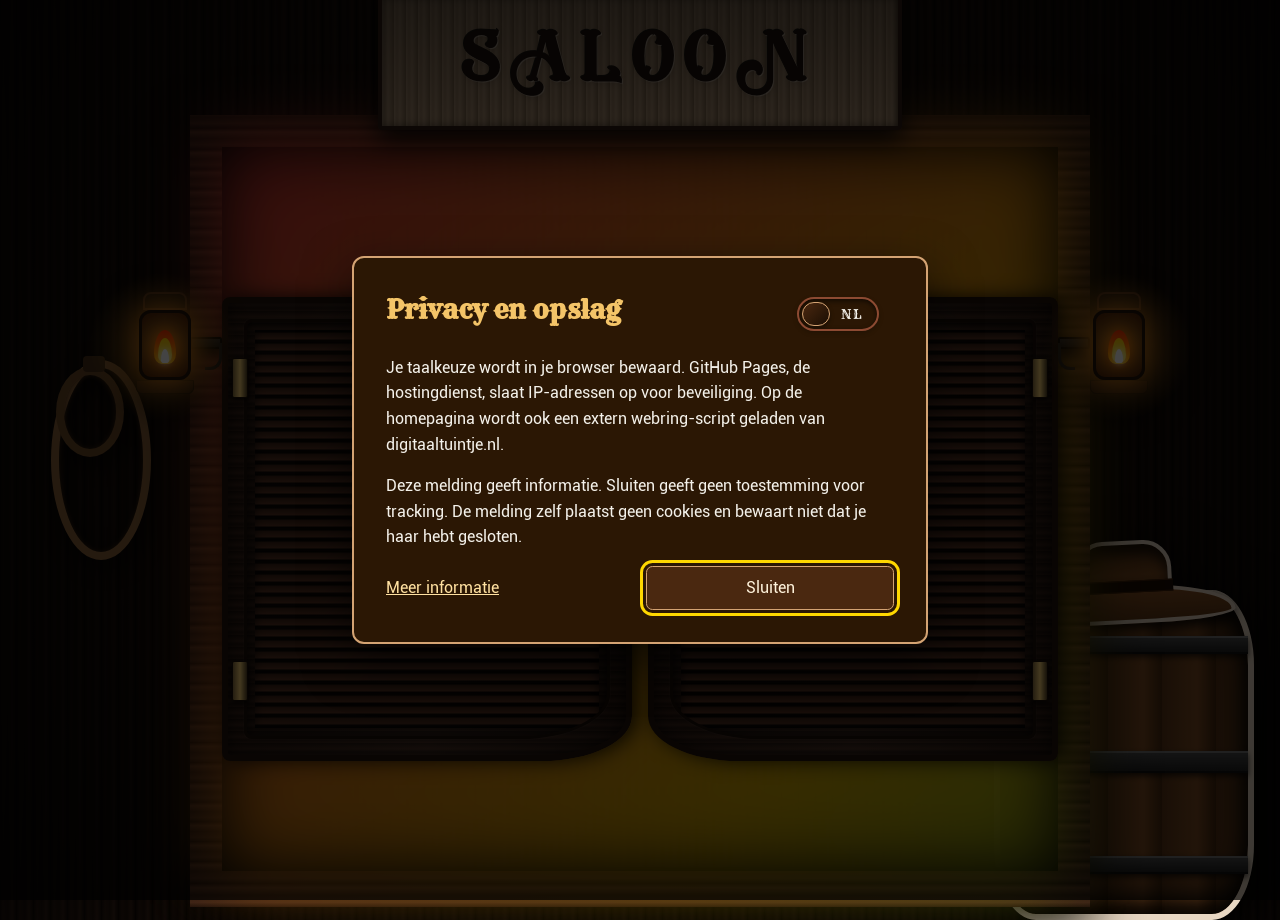
==== commit 13aa73aa: "Ik heb een privacy pop-up toegvoegd dat automatisch verschijnt op de start webpage (index.html). Daa" ====
--- a/index.html
+++ b/index.html
@@ -1,11 +1,18 @@
 <!DOCTYPE html>
-<html lang="en">
+<html lang="en" data-translations-path="translations.json">
 <head>
   <meta charset="UTF-8">
   <meta name="viewport" content="width=device-width, initial-scale=1.0">
   <title>Enter the Saloon</title>
   <link rel="stylesheet" href="assets/resources/style/style.css">
   <link rel="stylesheet" href="assets/resources/style/landing.css">
+  <link rel="stylesheet" href="assets/resources/style/privacy.css">
+  <link rel="stylesheet" href="assets/resources/style/language-changer.css">
+
+  <script src="assets/js/script.js" defer></script>
+  <script src="assets/js/language-changer.js" defer></script>
+  <script src="assets/js/privacy.js" defer></script>
+
 </head>
 <body class="landing-body">
 
@@ -89,6 +96,34 @@
 
   <div id="doorTooltip" class="door-tooltip">Come in</div>
 
-  <script src="assets/js/script.js" defer></script>
+
+
+
+
+  <!-- ==================== MARK: PRIVACYMELDING ==================== -->
+  <!-- De melding onthoudt niet of je haar hebt gesloten. -->
+  <dialog id="privacyNotice" aria-labelledby="privacyTitle">
+    <div class="privacy-title-row">
+      <h2 id="privacyTitle" data-i18n="privacy_title">Privacy en opslag</h2>
+      <button id="langToggleBtn" type="button" aria-label="Switch to English">NL / ENG</button>
+    </div>
+
+    <p data-i18n="privacy_intro">
+      Je taalkeuze wordt in je browser bewaard. GitHub Pages, de hostingdienst,
+      slaat IP-adressen op voor beveiliging. Op de homepagina wordt ook een
+      extern webring-script geladen van digitaaltuintje.nl.
+    </p>
+
+    <p data-i18n="privacy_notice">
+      Deze melding geeft informatie. Sluiten geeft geen toestemming voor
+      tracking. De melding zelf plaatst geen cookies en bewaart niet dat
+      je haar hebt gesloten.
+    </p>
+
+    <div class="privacy-actions">
+      <a href="assets/html/privacy.html" data-i18n="privacy_more">Meer informatie</a>
+      <button type="button" data-close-privacy data-i18n="privacy_close" autofocus>Sluiten</button>
+    </div>
+  </dialog>
 </body>
 </html>
--- a/assets/resources/style/style.css
+++ b/assets/resources/style/style.css
@@ -52,12 +52,12 @@
   --iron-hoop: linear-gradient(180deg, var(--iron-light) 0%, var(--iron-mid) 100%);
   --shadow-black-98: rgba(0, 0, 0, 0.98);
   --shadow-black-95: rgba(0, 0, 0, 0.95);
-  --shadow-black-90: rgba(0, 0, 0, 0.9);
+  --shadow-black-90: rgba(0, 0, 0, 0.90);
   --shadow-black-85: rgba(0, 0, 0, 0.85);
-  --shadow-black-80: rgba(0, 0, 0, 0.8);
-  --shadow-black-70: rgba(0, 0, 0, 0.7);
-  --shadow-black-60: rgba(0, 0, 0, 0.6);
-  --shadow-black-50: rgba(0, 0, 0, 0.5);
+  --shadow-black-80: rgba(0, 0, 0, 0.80);
+  --shadow-black-70: rgba(0, 0, 0, 0.70);
+  --shadow-black-60: rgba(0, 0, 0, 0.60);
+  --shadow-black-50: rgba(0, 0, 0, 0.50);
 }
 
 .landing-body {
@@ -75,21 +75,20 @@
   height: 100vh;
   margin: 0;
   overflow: hidden;
-  display: flex;
-  align-items: center;
-  justify-content: center;
+  display: grid;
+  place-items: center;
   position: relative;
 }
 
 .saloon-stage {
-  display: flex;
-  flex-direction: column;
-  align-items: center;
+  display: grid;
+  grid-template-rows: auto auto;
+  align-content: center;
+  justify-items: center;
   perspective: 1400px;
   transform-style: preserve-3d;
   width: 100vw;
   height: 100vh;
-  justify-content: center;
   position: relative;
   z-index: 10;
 }
@@ -153,19 +152,27 @@
   position: absolute;
   top: 20%;
   z-index: 25;
-  display: flex;
+  display: grid;
   align-items: center;
 }
 
 .lantern-left {
   left: -86px;
-  flex-direction: row-reverse;
+  grid-template-columns: auto auto;
+  grid-template-areas: "lantern bracket";
 }
 
 .lantern-right {
   right: -86px;
-  flex-direction: row;
-}
+  grid-template-columns: auto auto;
+  grid-template-areas: "bracket lantern";
+}
+
+.lantern-left .saloon-lantern { grid-area: lantern; }
+.lantern-left .lantern-bracket { grid-area: bracket; }
+
+.lantern-right .saloon-lantern { grid-area: lantern; }
+.lantern-right .lantern-bracket { grid-area: bracket; }
 
 .lantern-bracket {
   width: 32px;
@@ -202,9 +209,9 @@
 .saloon-lantern {
   position: relative;
   width: 54px;
-  display: flex;
-  flex-direction: column;
-  align-items: center;
+  display: grid;
+  grid-template-rows: auto auto auto;
+  justify-items: center;
   filter: drop-shadow(0 10px 15px var(--shadow-black-95));
 }
 
@@ -222,9 +229,8 @@
   background: radial-gradient(circle at center, var(--lantern-glass-inner) 10%, var(--lantern-glass-outer) 100%);
   border: 3px solid var(--lantern-glass-border);
   border-radius: 12px;
-  display: flex;
-  align-items: center;
-  justify-content: center;
+  display: grid;
+  place-items: center;
   box-shadow: 0 0 30px rgba(255, 150, 30, 0.85);
   position: relative;
   overflow: hidden;
@@ -242,9 +248,9 @@
   position: relative;
   width: 24px;
   height: 38px;
-  display: flex;
-  justify-content: center;
-  align-items: flex-end;
+  display: grid;
+  justify-items: center;
+  align-items: end;
   filter: drop-shadow(0 0 8px var(--flame-glow-shadow));
 }
 
@@ -336,7 +342,9 @@
 .saloon-doors {
   width: 100%;
   height: 100%;
-  display: flex;
+  display: grid;
+  grid-template-columns: 1fr 1fr;
+  grid-template-areas: "left-door right-door";
   cursor: pointer;
   position: relative;
   z-index: 10;
@@ -344,9 +352,9 @@
 }
 
 .door {
-  width: 49%;
+  width: 98%;
   height: 64%;
-  margin-top: 18%;
+  margin-top: 36%;
   background: 
     linear-gradient(90deg, rgba(0, 0, 0, 0.3) 0%, rgba(255, 255, 255, 0.05) 50%, rgba(0, 0, 0, 0.4) 100%),
     repeating-linear-gradient(0deg, var(--wood-door) 0px, var(--wood-frame) 3px, #4d2e1f 6px, #26150d 12px);
@@ -360,7 +368,8 @@
 }
 
 .door-left {
-  margin-right: auto;
+  grid-area: left-door;
+  justify-self: start;
   transform-origin: left center;
   border-top-right-radius: 90px 45px;
   border-bottom-right-radius: 90px 45px;
@@ -369,7 +378,8 @@
 }
 
 .door-right {
-  margin-left: auto;
+  grid-area: right-door;
+  justify-self: end;
   transform-origin: right center;
   border-top-left-radius: 90px 45px;
   border-bottom-left-radius: 90px 45px;
@@ -470,9 +480,9 @@
   position: absolute;
   bottom: -20px;
   right: clamp(10px, 2vw, 40px);
-  display: flex;
-  flex-direction: column;
-  align-items: center;
+  display: grid;
+  grid-template-rows: auto auto;
+  justify-items: center;
   z-index: 5;
   filter: drop-shadow(12px 18px 28px var(--shadow-black-95));
   pointer-events: none;
--- a/assets/resources/style/landing.css
+++ b/assets/resources/style/landing.css
@@ -30,27 +30,27 @@
   font-family: "eastwood";
   src: url(../type/Eastwood.otf);
   font-weight: 100;
-  font-style: swap;
+  font-style: normal;
 }
 
 @font-face {
   font-family: "rye";
   src: url(../type/Rye-Regular.ttf);
-  font-style: swap;
+  font-style: normal;
 }
 
 @font-face {
   font-family: "roboto";
   src: url(../type/Roboto-Regular.ttf);
   font-weight: 400;
-  font-style: swap;
+  font-style: normal;
 }
 
 @font-face {
   font-family: "roboto";
   src: url(../type/Roboto-Bold.ttf);
   font-weight: 700;
-  font-style: swap;
+  font-style: normal;
 }
 
 * {
--- a/assets/resources/style/privacy.css
+++ b/assets/resources/style/privacy.css
@@ -0,0 +1,142 @@
+/* ==================== MARK: BASIS ==================== */
+/* Deze regels gelden alleen voor de melding en de privacypagina. */
+
+@font-face {
+  font-family: "roboto";
+  src: url(../type/Roboto-Regular.ttf);
+  font-weight: 400;
+  font-style: normal;
+}
+
+#privacyNotice,
+#privacyNotice *,
+.privacy-page,
+.privacy-page *,
+.privacy-entry-links,
+.privacy-entry-links * {
+  box-sizing: border-box;
+}
+
+.privacy-page {
+  margin: 0;
+  background: #160a04;
+  color: #f4f1ea;
+  font-family: 'roboto', serif;
+  line-height: 1.6;
+}
+
+.privacy-page main {
+  width: min(90%, 50rem);
+  max-width: 50rem;
+  margin: 2rem auto;
+}
+
+.privacy-page section {
+  padding-block: 1rem;
+  border-bottom: 0.0625rem solid #8c4a32;
+}
+
+.privacy-page h1,
+.privacy-page h2 {
+  color: #f4c468;
+  line-height: 1.3;
+}
+
+.privacy-page a,
+#privacyNotice a,
+.privacy-entry-links a {
+  color: #ffe1a1;
+  overflow-wrap: anywhere;
+}
+
+.privacy-page a[aria-current="page"] {
+  font-weight: bold;
+}
+
+
+#privacyNotice .privacy-title-row {
+  display: grid;
+  grid-template-columns: minmax(0, 1fr) auto;
+  align-items: center;
+  gap: 1rem;
+}
+
+#privacyNotice .privacy-title-row h2 {
+  margin: 0;
+  overflow-wrap: anywhere;
+}
+
+
+
+
+
+/* ==================== MARK: MELDING ==================== */
+
+#privacyNotice {
+  width: min(92vw, 36rem);
+  max-height: 85dvh;
+  overflow-y: auto;
+  padding: clamp(1rem, 4vw, 2rem);
+  border: 0.15rem solid #d4a373;
+  border-radius: 0.75rem;
+  background: #2b1704;
+  color: #f4f1ea;
+  font: 1rem/1.6 'roboto', serif;
+  box-shadow: 0 1rem 3rem #0009;
+}
+
+#privacyNotice::backdrop {
+  background: #000b;
+}
+
+#privacyNotice h2 {
+  color: #f4c468;
+  font-size: 1.6rem;
+  border: 0;
+}
+
+.privacy-languages,
+.privacy-actions {
+  display: grid;
+  grid-template-columns: repeat(auto-fit, minmax(min(100%, 8rem), 1fr));
+  align-items: center;
+  gap: 0.75rem;
+}
+
+.privacy-page main button:not(#langToggleBtn),
+#privacyNotice button:not(#langToggleBtn),
+.privacy-entry-links button:not(#langToggleBtn) {
+  min-height: 2.75rem;
+  padding: 0.5rem 1rem;
+  border: 0.0625rem solid #d4a373;
+  border-radius: 0.4rem;
+  background: #4a2810;
+  color: #fff3dc;
+  font: inherit;
+  cursor: pointer;
+}
+
+.privacy-languages button[aria-pressed="true"] {
+  background: #f4c468;
+  color: #231204;
+}
+
+.privacy-entry-links {
+  position: fixed;
+  inset: auto 1rem 1rem auto;
+  display: grid;
+  gap: 0.5rem;
+  max-width: calc(100% - 2rem);
+  padding: 0.75rem;
+  background: #2b1704;
+  border-radius: 0.5rem;
+  z-index: 1200;
+  font: 0.875rem/1.5 Georgia, serif;
+}
+
+.privacy-page :focus-visible,
+#privacyNotice :focus-visible,
+.privacy-entry-links :focus-visible {
+  outline: 0.2rem solid #ffd700;
+  outline-offset: 0.2rem;
+}
--- a/assets/resources/style/language-changer.css
+++ b/assets/resources/style/language-changer.css
@@ -0,0 +1,99 @@
+:root {
+  --lang-btn-bg: #2b1704;
+  --lang-btn-color: #f4f1ea;
+  --lang-btn-border: #8c4a32;
+  --lang-btn-hover-bg: #4a2810;
+  --lang-btn-hover-color: #ffd700;
+  --wood-light: #4a2810;
+  --stitching: #d4a373;
+  --gold-glow: rgba(255, 215, 0, 0.4);
+  --transition-speed: 0.3s;
+}
+
+@font-face {
+    font-family: "rye";
+    src: url(../type/Rye-Regular.ttf);
+}
+
+#langToggleBtn {
+  background-color: var(--lang-btn-bg);
+  color: var(--lang-btn-color);
+  border: 2px solid var(--lang-btn-border);
+  font-family: "rye", serif;
+  font-size: 13px;
+  cursor: pointer;
+  border-radius: 20px;
+  text-transform: uppercase;
+  white-space: nowrap;
+  margin-right: 15px;
+  z-index: 1001;
+  position: relative;
+  box-shadow: inset 0 2px 5px rgba(0, 0, 0, 0.6), 0 2px 5px rgba(0, 0, 0, 0.2);
+  letter-spacing: 1px;
+    display: grid;
+  align-items: center;
+  justify-items: end; 
+  padding-right: 14px;
+  padding-left: 10px;
+  width: 82px;
+  height: 34px;
+  overflow: hidden;
+  transition: border-color var(--transition-speed) ease, box-shadow var(--transition-speed) ease;
+}
+
+#langToggleBtn.is-eng {
+  justify-items: start; 
+  padding-left: 14px;
+  padding-right: 10px;
+}
+
+#langToggleBtn::before {
+  content: '';
+  position: absolute;
+  top: 3px;
+  bottom: 3px;
+  left: 3px;
+  width: 26px;
+  background: linear-gradient(135deg, var(--wood-light), #1a0e03);
+  border-radius: 15px;
+  border: 1px solid var(--stitching);
+  box-shadow: 0 2px 4px rgba(0, 0, 0, 0.4);
+  transition: transform var(--transition-speed) cubic-bezier(0.4, 0, 0.2, 1), box-shadow var(--transition-speed) ease;
+  z-index: 1;
+}
+
+#langToggleBtn.is-eng::before {
+  transform: translateX(44px);
+}
+
+#langToggleBtn {
+  position: relative;
+  z-index: 2;
+}
+
+#langToggleBtn:hover {
+  border-color: var(--stitching);
+  color: var(--lang-btn-hover-color);
+  box-shadow: inset 0 2px 5px rgba(0, 0, 0, 0.6), 0 0 10px var(--gold-glow);
+}
+
+#langToggleBtn:hover::before {
+  box-shadow: 0 2px 6px var(--gold-glow);
+}
+
+#langToggleBtn:active {
+  transform: scale(0.96);
+}
+
+@media (max-width: 650px) {
+  nav .nav-language {
+    justify-items: center;
+  }
+
+  #langToggleBtn {
+    position: relative;
+    top: auto;
+    right: auto;
+    margin: 0;
+  }
+}
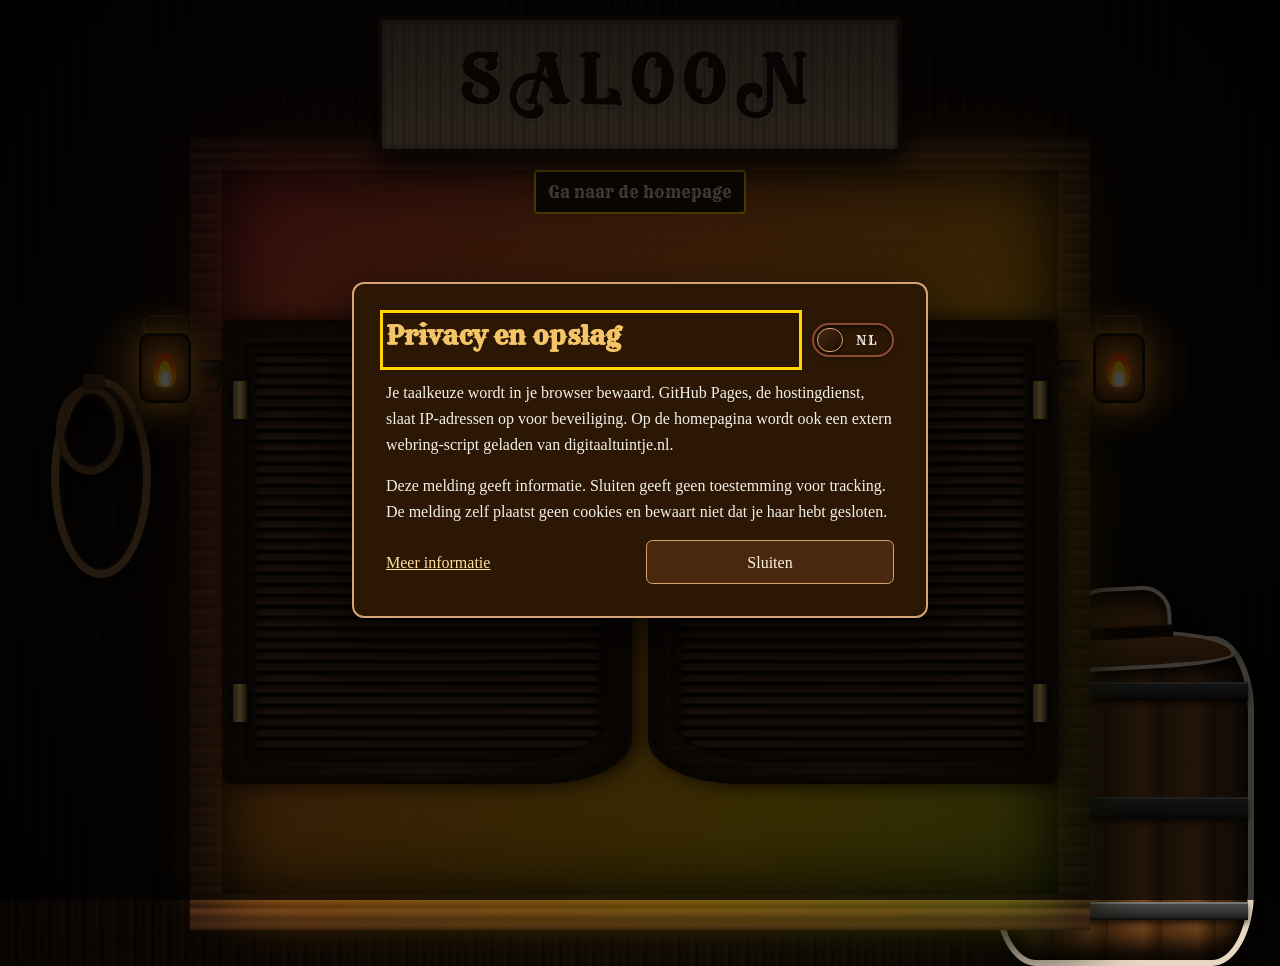
==== commit 49a147d8: "Heb aanpassingen aangebracht waarbij de code werkt met een screenreader" ====
--- a/index.html
+++ b/index.html
@@ -1,35 +1,32 @@
 <!DOCTYPE html>
-<html lang="en" data-translations-path="translations.json">
+<html lang="nl" data-translations-path="translations.json">
 <head>
   <meta charset="UTF-8">
   <meta name="viewport" content="width=device-width, initial-scale=1.0">
-  <title>Enter the Saloon</title>
+  <title data-i18n="entry_title">Welkom in de saloon</title>
   <link rel="stylesheet" href="assets/resources/style/style.css">
   <link rel="stylesheet" href="assets/resources/style/landing.css">
   <link rel="stylesheet" href="assets/resources/style/privacy.css">
   <link rel="stylesheet" href="assets/resources/style/language-changer.css">
-
-  <script src="assets/js/script.js" defer></script>
   <script src="assets/js/language-changer.js" defer></script>
   <script src="assets/js/privacy.js" defer></script>
-
 </head>
 <body class="landing-body">
 
-  <div class="hanging-lasso" title="Coiled Lasso">
+  <div class="hanging-lasso" aria-hidden="true">
     <div class="lasso-loop"></div>
     <div class="lasso-loop inner"></div>
     <div class="lasso-knot"></div>
   </div>
 
-  <div class="saloon-stage">
+  <main class="saloon-stage">
     
     <div class="saloon-sign">
       <h1>SALOON</h1>
     </div>
 
     <div class="saloon-frame">
-      <div class="frame-lantern lantern-left">
+      <div aria-hidden="true" class="frame-lantern lantern-left">
         <div class="lantern-bracket"></div>
         <div class="saloon-lantern">
           <div class="lantern-glow"></div>
@@ -46,7 +43,7 @@
         </div>
       </div>
 
-      <div class="frame-lantern lantern-right">
+      <div aria-hidden="true" class="frame-lantern lantern-right">
         <div class="lantern-bracket"></div>
         <div class="saloon-lantern">
           <div class="lantern-glow"></div>
@@ -65,7 +62,8 @@
 
       <div class="interior-glow"></div>
 
-      <div id="saloonDoors" class="saloon-doors">
+      <a id="saloonDoors" class="saloon-doors" href="assets/html/landing.html">
+        <span class="entrance-label" data-i18n="entry_enter">Ga naar de homepage</span>
         <div class="door door-left">
           <div class="door-inner-border">
             <div class="slat-pattern"></div>
@@ -76,12 +74,12 @@
             <div class="slat-pattern"></div>
           </div>
         </div>
-      </div>
+      </a>
     </div>
 
-  </div>
+  </main>
 
-  <div class="barrel-container" title="Wooden Barrel with Hat">
+  <div class="barrel-container" aria-hidden="true">
     <div class="cowboy-hat">
       <div class="hat-crown"></div>
       <div class="hat-brim"></div>
@@ -94,35 +92,24 @@
     </div>
   </div>
 
-  <div id="doorTooltip" class="door-tooltip">Come in</div>
+
+  <script src="assets/js/script.js" defer></script>
 
 
 
 
 
   <!-- ==================== MARK: PRIVACYMELDING ==================== -->
-  <!-- De melding onthoudt niet of je haar hebt gesloten. -->
   <dialog id="privacyNotice" aria-labelledby="privacyTitle">
     <div class="privacy-title-row">
-      <h2 id="privacyTitle" data-i18n="privacy_title">Privacy en opslag</h2>
-      <button id="langToggleBtn" type="button" aria-label="Switch to English">NL / ENG</button>
+      <h2 id="privacyTitle" tabindex="-1" data-i18n="privacy_title">Privacy en opslag</h2>
+      <button id="langToggleBtn" type="button" aria-label="Taal: Nederlands. Wissel naar Engels">NL</button>
     </div>
-
-    <p data-i18n="privacy_intro">
-      Je taalkeuze wordt in je browser bewaard. GitHub Pages, de hostingdienst,
-      slaat IP-adressen op voor beveiliging. Op de homepagina wordt ook een
-      extern webring-script geladen van digitaaltuintje.nl.
-    </p>
-
-    <p data-i18n="privacy_notice">
-      Deze melding geeft informatie. Sluiten geeft geen toestemming voor
-      tracking. De melding zelf plaatst geen cookies en bewaart niet dat
-      je haar hebt gesloten.
-    </p>
-
+    <p data-i18n="privacy_intro">Je taalkeuze wordt in je browser bewaard. GitHub Pages slaat IP-adressen op voor beveiliging. Op de homepagina wordt ook een extern webring-script geladen van digitaaltuintje.nl.</p>
+    <p data-i18n="privacy_notice">Deze melding geeft informatie. Sluiten geeft geen toestemming voor tracking. De melding zelf plaatst geen cookies en bewaart niet dat je haar hebt gesloten.</p>
     <div class="privacy-actions">
       <a href="assets/html/privacy.html" data-i18n="privacy_more">Meer informatie</a>
-      <button type="button" data-close-privacy data-i18n="privacy_close" autofocus>Sluiten</button>
+      <button type="button" data-close-privacy data-i18n="privacy_close">Sluiten</button>
     </div>
   </dialog>
 </body>
--- a/assets/resources/style/style.css
+++ b/assets/resources/style/style.css
@@ -72,9 +72,11 @@
       #1f120b 16px,
       var(--wood-darkest) 17px
     );
-  height: 100vh;
+  min-height: 100vh;
+  min-height: 100dvh;
   margin: 0;
-  overflow: hidden;
+  overflow-x: clip;
+  overflow-y: auto;
   display: grid;
   place-items: center;
   position: relative;
@@ -88,7 +90,8 @@
   perspective: 1400px;
   transform-style: preserve-3d;
   width: 100vw;
-  height: 100vh;
+  min-height: 100vh;
+  height: auto;
   position: relative;
   z-index: 10;
 }
@@ -261,7 +264,7 @@
   height: 34px;
   background: linear-gradient(180deg, var(--flame-outer-top) 0%, var(--flame-outer-mid) 60%, var(--flame-outer-bottom) 100%);
   border-radius: 50% 50% 35% 35% / 70% 70% 30% 30%;
-  animation: flameFlicker 0.2s ease-in-out infinite alternate;
+  animation: flameFlicker 0.2s ease-in-out 20 alternate;
   transform-origin: bottom center;
 }
 
@@ -272,7 +275,7 @@
   height: 24px;
   background: linear-gradient(180deg, var(--flame-inner-top) 0%, var(--flame-inner-bottom) 100%);
   border-radius: 50% 50% 35% 35% / 70% 70% 30% 30%;
-  animation: flameFlicker 0.15s ease-in-out infinite alternate-reverse;
+  animation: flameFlicker 0.15s ease-in-out 20 alternate-reverse;
   transform-origin: bottom center;
 }
 
@@ -303,7 +306,7 @@
   width: 150px;
   height: 150px;
   background: radial-gradient(circle, var(--lantern-glow) 0%, rgba(0, 0, 0, 0) 70%);
-  animation: haloFlicker 0.15s infinite alternate;
+  animation: haloFlicker 0.15s 20 alternate;
   pointer-events: none;
 }
 
@@ -328,7 +331,7 @@
     rgba(180, 50, 220, 0.8)
   );
   background-size: 300% 300%;
-  animation: colorSweep 7s ease infinite alternate;
+  animation: colorSweep 2s ease 2 alternate;
   filter: blur(35px);
   pointer-events: none;
 }
@@ -632,10 +635,81 @@
 /* 4. Small Mobile Phones / Landscape Mode (< 400px or short screens) */
 @media (max-height: 500px) {
   .saloon-sign {
-    display: none; /* Hide sign on short screens to make space for doors */
+    padding-block: 0.25rem;
   }
 
   .saloon-frame {
     height: 90vh;
   }
-}+}
+
+
+
+
+/* ==================== MARK: TOETSENBORD EN BEWEGING ==================== */
+
+.saloon-stage {
+  width: 100%;
+  padding-block: 1rem;
+}
+
+.saloon-sign {
+  max-width: 95%;
+}
+
+.saloon-sign h1 {
+  overflow-wrap: anywhere;
+}
+
+.saloon-doors {
+  text-decoration: none;
+}
+
+.saloon-doors .entrance-label {
+  grid-column: 1 / -1;
+  grid-row: 1;
+  align-self: start;
+  justify-self: center;
+  z-index: 20;
+  max-width: 100%;
+  padding: 0.5rem 0.75rem;
+  border: 0.125rem solid #ffd700;
+  border-radius: 0.25rem;
+  background: #231204;
+  color: #fff3dc;
+  font: 1rem/1.5 "rye", serif;
+  text-align: center;
+  overflow-wrap: anywhere;
+}
+
+.saloon-doors:focus-visible {
+  outline: 0.25rem solid #ffd700;
+  outline-offset: -0.25rem;
+}
+
+/* Na een paar seconden stopt de versiering vanzelf. */
+@media (prefers-reduced-motion: reduce) {
+  .landing-body *,
+  .landing-body *::before,
+  .landing-body *::after {
+    animation: none !important;
+    transition: none !important;
+  }
+}
+
+@media (forced-colors: active) {
+  .saloon-sign h1 {
+    background: none;
+    color: CanvasText;
+    -webkit-text-fill-color: CanvasText;
+    text-shadow: none;
+  }
+  .saloon-doors .entrance-label {
+    color: LinkText;
+    background: Canvas;
+    border-color: LinkText;
+  }
+  .saloon-doors:focus-visible {
+    outline-color: Highlight;
+  }
+}
--- a/assets/resources/style/landing.css
+++ b/assets/resources/style/landing.css
@@ -319,18 +319,19 @@
   font-size: 14px;
 }
 
-.modal {
-  display: none;
-  position: fixed;
-  z-index: 2000;
-  padding-top: 60px;
-  left: 0;
-  top: 0;
-  width: 100%;
-  height: 100%;
+dialog.modal {
+  width: min(95vw, 65rem);
+  max-height: 90dvh;
+  padding: 1.5rem;
   overflow: auto;
-  background-color: rgba(0, 0, 0, 0.85);
-  backdrop-filter: blur(4px);
+  border: 0.125rem solid #d4a373;
+  border-radius: 0.5rem;
+  background: #231204;
+  color: #fff3dc;
+}
+
+dialog.modal::backdrop {
+  background: #000c;
 }
 
 .modal-content {
@@ -354,14 +355,16 @@
 }
 
 .modal-close {
-  position: absolute;
-  top: 20px;
-  right: 35px;
-  color: var(--main-font-color);
-  font-size: 40px;
-  font-weight: bold;
+  display: block;
+  margin: 0 0 1rem auto;
+  min-height: 2.75rem;
+  padding: 0.5rem 1rem;
+  border: 0.125rem solid #d4a373;
+  border-radius: 0.25rem;
+  background: #4a2810;
+  color: #fff3dc;
+  font: inherit;
   cursor: pointer;
-  transition: color 0.2s ease, transform 0.2s ease;
 }
 
 .modal-close:hover {
@@ -421,4 +424,73 @@
     grid-template-columns: repeat(2, 1fr);
     text-align: center;
   }
-}+}
+
+
+
+
+/* ==================== MARK: TOEGANKELIJKHEID ==================== */
+
+a:focus-visible,
+button:focus-visible,
+input:focus-visible {
+  outline: 0.1875rem solid #fff;
+  outline-offset: 0.1875rem;
+  box-shadow: 0 0 0 0.375rem #231204;
+}
+
+.gallery-image-link {
+  display: block;
+  min-width: 0;
+}
+
+.gallery-image-link:focus-visible {
+  outline-offset: -0.25rem;
+}
+
+.visually-hidden {
+  position: absolute;
+  width: 1px;
+  height: 1px;
+  padding: 0;
+  margin: -1px;
+  overflow: hidden;
+  clip-path: inset(50%);
+  white-space: nowrap;
+  border: 0;
+}
+
+.skip-link {
+  position: fixed;
+  inset: 0.5rem auto auto 0.5rem;
+  z-index: 5000;
+  padding: 0.75rem;
+  background: #231204;
+  color: #fff;
+  transform: translateY(-200%);
+}
+
+.skip-link:focus {
+  transform: none;
+}
+
+@media (prefers-reduced-motion: reduce) {
+  *, *::before, *::after {
+    animation: none !important;
+    transition: none !important;
+    scroll-behavior: auto !important;
+  }
+}
+
+@media (forced-colors: active) {
+  h1 {
+    background: none;
+    color: CanvasText;
+    -webkit-text-fill-color: CanvasText;
+    filter: none;
+    text-shadow: none;
+  }
+  a:focus-visible, button:focus-visible, input:focus-visible {
+    outline-color: Highlight;
+  }
+}
--- a/assets/resources/style/privacy.css
+++ b/assets/resources/style/privacy.css
@@ -1,19 +1,9 @@
 /* ==================== MARK: BASIS ==================== */
-/* Deze regels gelden alleen voor de melding en de privacypagina. */
-
-@font-face {
-  font-family: "roboto";
-  src: url(../type/Roboto-Regular.ttf);
-  font-weight: 400;
-  font-style: normal;
-}
 
 #privacyNotice,
 #privacyNotice *,
 .privacy-page,
-.privacy-page *,
-.privacy-entry-links,
-.privacy-entry-links * {
+.privacy-page * {
   box-sizing: border-box;
 }
 
@@ -21,49 +11,53 @@
   margin: 0;
   background: #160a04;
   color: #f4f1ea;
-  font-family: 'roboto', serif;
+  font-family: Georgia, serif;
   line-height: 1.6;
 }
 
 .privacy-page main {
   width: min(90%, 50rem);
-  max-width: 50rem;
   margin: 2rem auto;
 }
 
-.privacy-page section {
+.privacy-page main section {
   padding-block: 1rem;
   border-bottom: 0.0625rem solid #8c4a32;
 }
 
-.privacy-page h1,
-.privacy-page h2 {
+.privacy-page main h1,
+.privacy-page main h2 {
   color: #f4c468;
   line-height: 1.3;
 }
 
-.privacy-page a,
-#privacyNotice a,
-.privacy-entry-links a {
+.privacy-page main a,
+#privacyNotice a {
   color: #ffe1a1;
   overflow-wrap: anywhere;
 }
 
-.privacy-page a[aria-current="page"] {
-  font-weight: bold;
-}
 
 
-#privacyNotice .privacy-title-row {
+
+
+/* ==================== MARK: TITEL EN TAALKEUZE ==================== */
+
+/* De titel mag afbreken, de taalknop blijft ernaast staan. */
+.privacy-title-row {
   display: grid;
   grid-template-columns: minmax(0, 1fr) auto;
   align-items: center;
   gap: 1rem;
 }
 
-#privacyNotice .privacy-title-row h2 {
+.privacy-title-row h1 {
   margin: 0;
   overflow-wrap: anywhere;
+}
+
+.privacy-title-row #langToggleBtn {
+  margin: 0;
 }
 
 
@@ -81,7 +75,7 @@
   border-radius: 0.75rem;
   background: #2b1704;
   color: #f4f1ea;
-  font: 1rem/1.6 'roboto', serif;
+  font: 1rem/1.6 Georgia, serif;
   box-shadow: 0 1rem 3rem #0009;
 }
 
@@ -103,9 +97,7 @@
   gap: 0.75rem;
 }
 
-.privacy-page main button:not(#langToggleBtn),
-#privacyNotice button:not(#langToggleBtn),
-.privacy-entry-links button:not(#langToggleBtn) {
+#privacyNotice button:not(#langToggleBtn) {
   min-height: 2.75rem;
   padding: 0.5rem 1rem;
   border: 0.0625rem solid #d4a373;
@@ -116,27 +108,12 @@
   cursor: pointer;
 }
 
-.privacy-languages button[aria-pressed="true"] {
-  background: #f4c468;
-  color: #231204;
-}
-
-.privacy-entry-links {
-  position: fixed;
-  inset: auto 1rem 1rem auto;
-  display: grid;
-  gap: 0.5rem;
-  max-width: calc(100% - 2rem);
-  padding: 0.75rem;
-  background: #2b1704;
-  border-radius: 0.5rem;
-  z-index: 1200;
-  font: 0.875rem/1.5 Georgia, serif;
-}
-
-.privacy-page :focus-visible,
-#privacyNotice :focus-visible,
-.privacy-entry-links :focus-visible {
+.privacy-page main :focus-visible,
+#privacyNotice :focus-visible {
   outline: 0.2rem solid #ffd700;
   outline-offset: 0.2rem;
 }
+
+#privacyNotice .privacy-title-row h2 { 
+  margin: 0;
+}
--- a/assets/resources/style/language-changer.css
+++ b/assets/resources/style/language-changer.css
@@ -1,8 +1,9 @@
+/* ==================== MARK: KLEUREN ==================== */
+
 :root {
   --lang-btn-bg: #2b1704;
   --lang-btn-color: #f4f1ea;
   --lang-btn-border: #8c4a32;
-  --lang-btn-hover-bg: #4a2810;
   --lang-btn-hover-color: #ffd700;
   --wood-light: #4a2810;
   --stitching: #d4a373;
@@ -10,90 +11,110 @@
   --transition-speed: 0.3s;
 }
 
+
+
+
+
+/* ==================== MARK: LETTERTYPE ==================== */
+
 @font-face {
-    font-family: "rye";
-    src: url(../type/Rye-Regular.ttf);
+  font-family: "rye";
+  src: url("../type/Rye-Regular.ttf") format("truetype");
+  font-display: swap;
 }
 
+
+
+
+
+/* ==================== MARK: TAALKNOP ==================== */
+
+/* Dezelfde knop werkt in de navigatie en naast de paginatitel. */
 #langToggleBtn {
+  box-sizing: border-box;
+  position: relative;
+  z-index: 2;
+  display: grid;
+  align-items: center;
+  justify-items: end;
+  width: 5.125rem;
+  height: 2.125rem;
+  margin-right: 0.9375rem;
+  padding: 0 0.875rem 0 0.625rem;
+  overflow: hidden;
+  border: 0.125rem solid var(--lang-btn-border);
+  border-radius: 1.25rem;
   background-color: var(--lang-btn-bg);
   color: var(--lang-btn-color);
-  border: 2px solid var(--lang-btn-border);
   font-family: "rye", serif;
-  font-size: 13px;
-  cursor: pointer;
-  border-radius: 20px;
+  font-size: 0.8125rem;
+  letter-spacing: 0.0625rem;
   text-transform: uppercase;
   white-space: nowrap;
-  margin-right: 15px;
-  z-index: 1001;
-  position: relative;
-  box-shadow: inset 0 2px 5px rgba(0, 0, 0, 0.6), 0 2px 5px rgba(0, 0, 0, 0.2);
-  letter-spacing: 1px;
-    display: grid;
-  align-items: center;
-  justify-items: end; 
-  padding-right: 14px;
-  padding-left: 10px;
-  width: 82px;
-  height: 34px;
-  overflow: hidden;
-  transition: border-color var(--transition-speed) ease, box-shadow var(--transition-speed) ease;
+  cursor: pointer;
+  box-shadow: inset 0 0.125rem 0.3125rem #0009, 0 0.125rem 0.3125rem #0003;
+  transition: border-color var(--transition-speed) ease,
+    box-shadow var(--transition-speed) ease;
 }
 
 #langToggleBtn.is-eng {
-  justify-items: start; 
-  padding-left: 14px;
-  padding-right: 10px;
+  justify-items: start;
+  padding-left: 0.875rem;
+  padding-right: 0.625rem;
 }
 
 #langToggleBtn::before {
-  content: '';
+  content: "";
   position: absolute;
-  top: 3px;
-  bottom: 3px;
-  left: 3px;
-  width: 26px;
+  top: 0.1875rem;
+  bottom: 0.1875rem;
+  left: 0.1875rem;
+  width: 1.625rem;
+  box-sizing: border-box;
+  border: 0.0625rem solid var(--stitching);
+  border-radius: 0.9375rem;
   background: linear-gradient(135deg, var(--wood-light), #1a0e03);
-  border-radius: 15px;
-  border: 1px solid var(--stitching);
-  box-shadow: 0 2px 4px rgba(0, 0, 0, 0.4);
-  transition: transform var(--transition-speed) cubic-bezier(0.4, 0, 0.2, 1), box-shadow var(--transition-speed) ease;
-  z-index: 1;
+  box-shadow: 0 0.125rem 0.25rem #0006;
+  transition: transform var(--transition-speed) ease,
+    box-shadow var(--transition-speed) ease;
+  pointer-events: none;
 }
 
 #langToggleBtn.is-eng::before {
-  transform: translateX(44px);
-}
-
-#langToggleBtn {
-  position: relative;
-  z-index: 2;
+  transform: translateX(2.875rem);
 }
 
 #langToggleBtn:hover {
   border-color: var(--stitching);
   color: var(--lang-btn-hover-color);
-  box-shadow: inset 0 2px 5px rgba(0, 0, 0, 0.6), 0 0 10px var(--gold-glow);
+  box-shadow: inset 0 0.125rem 0.3125rem #0009, 0 0 0.625rem var(--gold-glow);
 }
 
 #langToggleBtn:hover::before {
-  box-shadow: 0 2px 6px var(--gold-glow);
+  box-shadow: 0 0.125rem 0.375rem var(--gold-glow);
+}
+
+#langToggleBtn:focus-visible {
+  outline: 0.125rem solid var(--lang-btn-hover-color);
+  outline-offset: 0.1875rem;
 }
 
 #langToggleBtn:active {
   transform: scale(0.96);
 }
 
-@media (max-width: 650px) {
+
+
+
+
+/* ==================== MARK: KLEINE NAVIGATIE ==================== */
+
+@media (max-width: 40.625rem) {
   nav .nav-language {
     justify-items: center;
   }
 
-  #langToggleBtn {
-    position: relative;
-    top: auto;
-    right: auto;
+  nav #langToggleBtn {
     margin: 0;
   }
-}+}
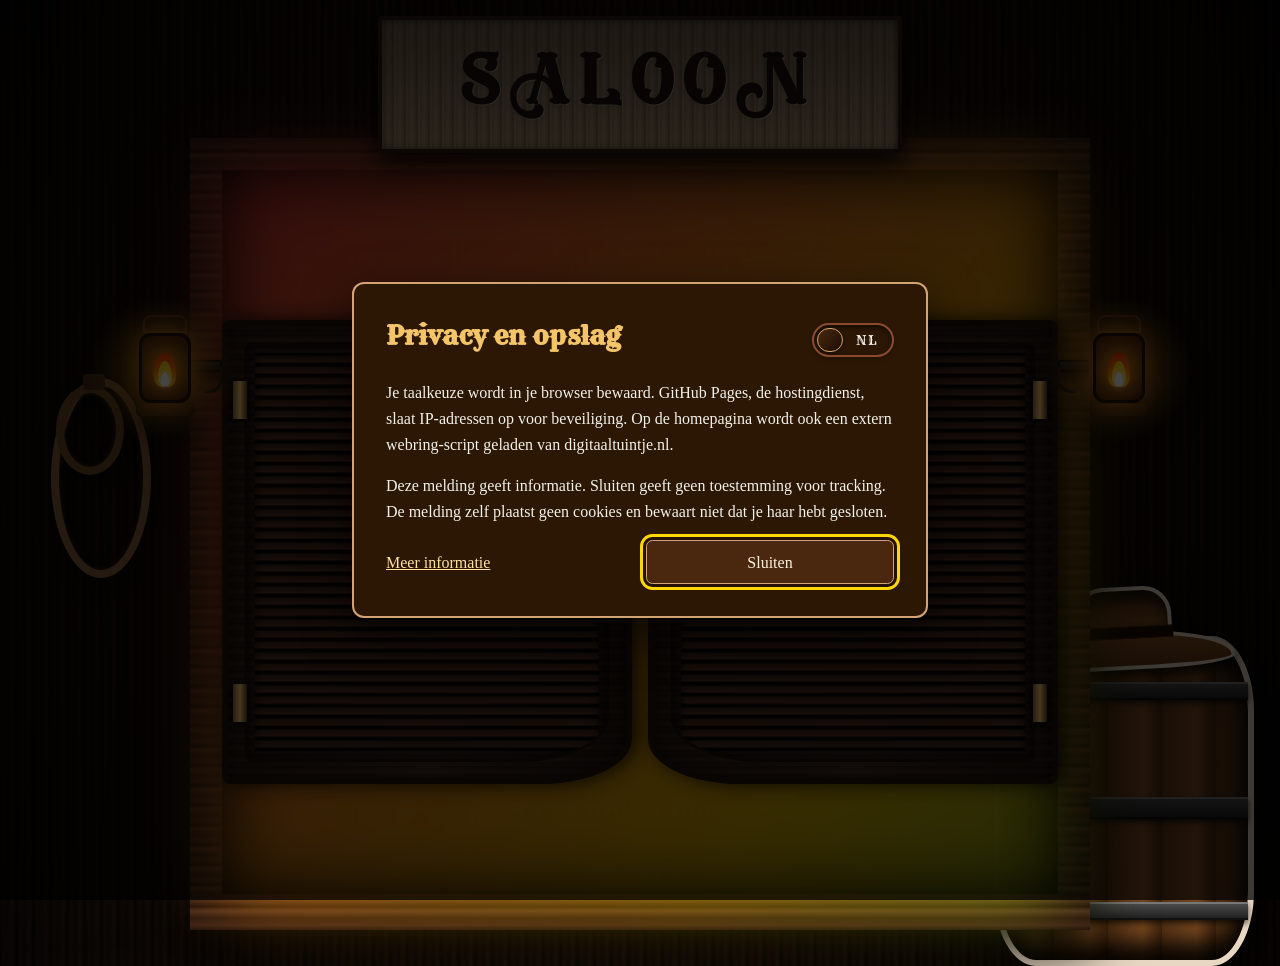
==== commit cbe943fa: "Ik heb de taal van engels naar nederlands veranderd" ====
--- a/index.html
+++ b/index.html
@@ -3,30 +3,33 @@
 <head>
   <meta charset="UTF-8">
   <meta name="viewport" content="width=device-width, initial-scale=1.0">
-  <title data-i18n="entry_title">Welkom in de saloon</title>
+  <title>Enter the Saloon</title>
   <link rel="stylesheet" href="assets/resources/style/style.css">
   <link rel="stylesheet" href="assets/resources/style/landing.css">
   <link rel="stylesheet" href="assets/resources/style/privacy.css">
   <link rel="stylesheet" href="assets/resources/style/language-changer.css">
+
+  <script src="assets/js/script.js" defer></script>
   <script src="assets/js/language-changer.js" defer></script>
   <script src="assets/js/privacy.js" defer></script>
+
 </head>
 <body class="landing-body">
 
-  <div class="hanging-lasso" aria-hidden="true">
+  <div class="hanging-lasso" title="Coiled Lasso">
     <div class="lasso-loop"></div>
     <div class="lasso-loop inner"></div>
     <div class="lasso-knot"></div>
   </div>
 
-  <main class="saloon-stage">
+  <div class="saloon-stage">
     
     <div class="saloon-sign">
       <h1>SALOON</h1>
     </div>
 
     <div class="saloon-frame">
-      <div aria-hidden="true" class="frame-lantern lantern-left">
+      <div class="frame-lantern lantern-left">
         <div class="lantern-bracket"></div>
         <div class="saloon-lantern">
           <div class="lantern-glow"></div>
@@ -43,7 +46,7 @@
         </div>
       </div>
 
-      <div aria-hidden="true" class="frame-lantern lantern-right">
+      <div class="frame-lantern lantern-right">
         <div class="lantern-bracket"></div>
         <div class="saloon-lantern">
           <div class="lantern-glow"></div>
@@ -62,8 +65,7 @@
 
       <div class="interior-glow"></div>
 
-      <a id="saloonDoors" class="saloon-doors" href="assets/html/landing.html">
-        <span class="entrance-label" data-i18n="entry_enter">Ga naar de homepage</span>
+      <div id="saloonDoors" class="saloon-doors">
         <div class="door door-left">
           <div class="door-inner-border">
             <div class="slat-pattern"></div>
@@ -74,12 +76,12 @@
             <div class="slat-pattern"></div>
           </div>
         </div>
-      </a>
+      </div>
     </div>
 
-  </main>
+  </div>
 
-  <div class="barrel-container" aria-hidden="true">
+  <div class="barrel-container" title="Wooden Barrel with Hat">
     <div class="cowboy-hat">
       <div class="hat-crown"></div>
       <div class="hat-brim"></div>
@@ -92,24 +94,35 @@
     </div>
   </div>
 
-
-  <script src="assets/js/script.js" defer></script>
+  <div id="doorTooltip" class="door-tooltip">Come in</div>
 
 
 
 
 
   <!-- ==================== MARK: PRIVACYMELDING ==================== -->
+  <!-- De melding onthoudt niet of je haar hebt gesloten. -->
   <dialog id="privacyNotice" aria-labelledby="privacyTitle">
     <div class="privacy-title-row">
-      <h2 id="privacyTitle" tabindex="-1" data-i18n="privacy_title">Privacy en opslag</h2>
-      <button id="langToggleBtn" type="button" aria-label="Taal: Nederlands. Wissel naar Engels">NL</button>
+      <h2 id="privacyTitle" data-i18n="privacy_title">Privacy en opslag</h2>
+      <button id="langToggleBtn" type="button" aria-label="Switch to English">NL / ENG</button>
     </div>
-    <p data-i18n="privacy_intro">Je taalkeuze wordt in je browser bewaard. GitHub Pages slaat IP-adressen op voor beveiliging. Op de homepagina wordt ook een extern webring-script geladen van digitaaltuintje.nl.</p>
-    <p data-i18n="privacy_notice">Deze melding geeft informatie. Sluiten geeft geen toestemming voor tracking. De melding zelf plaatst geen cookies en bewaart niet dat je haar hebt gesloten.</p>
+
+    <p data-i18n="privacy_intro">
+      Je taalkeuze wordt in je browser bewaard. GitHub Pages, de hostingdienst,
+      slaat IP-adressen op voor beveiliging. Op de homepagina wordt ook een
+      extern webring-script geladen van digitaaltuintje.nl.
+    </p>
+
+    <p data-i18n="privacy_notice">
+      Deze melding geeft informatie. Sluiten geeft geen toestemming voor
+      tracking. De melding zelf plaatst geen cookies en bewaart niet dat
+      je haar hebt gesloten.
+    </p>
+
     <div class="privacy-actions">
       <a href="assets/html/privacy.html" data-i18n="privacy_more">Meer informatie</a>
-      <button type="button" data-close-privacy data-i18n="privacy_close">Sluiten</button>
+      <button type="button" data-close-privacy data-i18n="privacy_close" autofocus>Sluiten</button>
     </div>
   </dialog>
 </body>
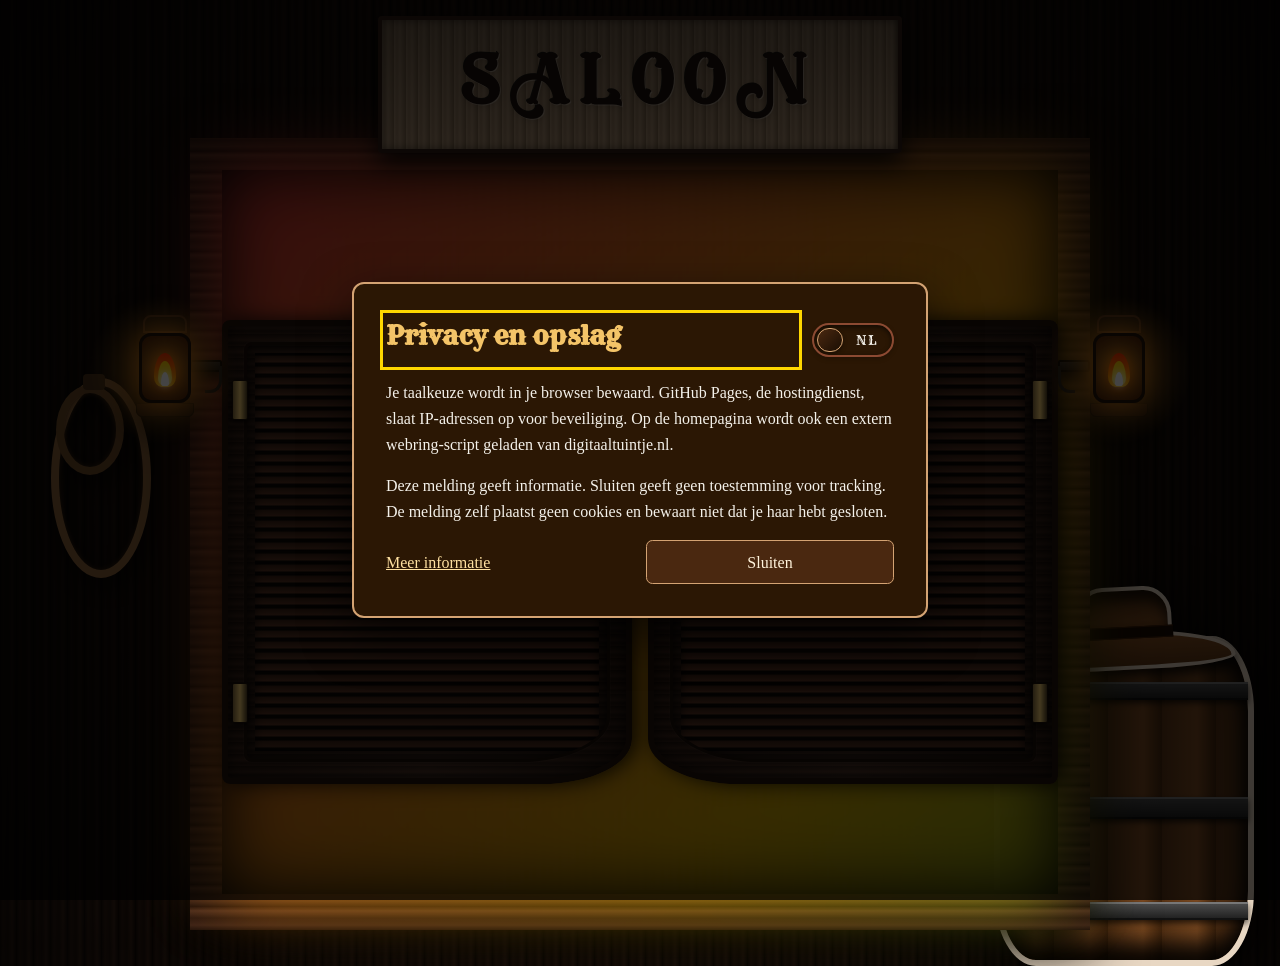
==== commit 0edcb7ca: "Ik heb visually-hidden toegevoegd in de index zodat sommige dingen (bijvoorbeeld de meer informatie " ====
--- a/index.html
+++ b/index.html
@@ -3,33 +3,30 @@
 <head>
   <meta charset="UTF-8">
   <meta name="viewport" content="width=device-width, initial-scale=1.0">
-  <title>Enter the Saloon</title>
+  <title data-i18n="entry_title">Welkom in de saloon</title>
   <link rel="stylesheet" href="assets/resources/style/style.css">
   <link rel="stylesheet" href="assets/resources/style/landing.css">
   <link rel="stylesheet" href="assets/resources/style/privacy.css">
   <link rel="stylesheet" href="assets/resources/style/language-changer.css">
-
-  <script src="assets/js/script.js" defer></script>
   <script src="assets/js/language-changer.js" defer></script>
   <script src="assets/js/privacy.js" defer></script>
-
 </head>
 <body class="landing-body">
 
-  <div class="hanging-lasso" title="Coiled Lasso">
+  <div class="hanging-lasso" aria-hidden="true">
     <div class="lasso-loop"></div>
     <div class="lasso-loop inner"></div>
     <div class="lasso-knot"></div>
   </div>
 
-  <div class="saloon-stage">
+  <main class="saloon-stage">
     
     <div class="saloon-sign">
       <h1>SALOON</h1>
     </div>
 
     <div class="saloon-frame">
-      <div class="frame-lantern lantern-left">
+      <div aria-hidden="true" class="frame-lantern lantern-left">
         <div class="lantern-bracket"></div>
         <div class="saloon-lantern">
           <div class="lantern-glow"></div>
@@ -46,7 +43,7 @@
         </div>
       </div>
 
-      <div class="frame-lantern lantern-right">
+      <div aria-hidden="true" class="frame-lantern lantern-right">
         <div class="lantern-bracket"></div>
         <div class="saloon-lantern">
           <div class="lantern-glow"></div>
@@ -65,7 +62,8 @@
 
       <div class="interior-glow"></div>
 
-      <div id="saloonDoors" class="saloon-doors">
+      <a id="saloonDoors" class="saloon-doors" href="assets/html/landing.html">
+        <span class="visually-hidden" data-i18n="entry_enter">Ga naar de homepage</span>
         <div class="door door-left">
           <div class="door-inner-border">
             <div class="slat-pattern"></div>
@@ -76,12 +74,12 @@
             <div class="slat-pattern"></div>
           </div>
         </div>
-      </div>
+      </a>
     </div>
 
-  </div>
+  </main>
 
-  <div class="barrel-container" title="Wooden Barrel with Hat">
+  <div class="barrel-container" aria-hidden="true">
     <div class="cowboy-hat">
       <div class="hat-crown"></div>
       <div class="hat-brim"></div>
@@ -94,35 +92,28 @@
     </div>
   </div>
 
-  <div id="doorTooltip" class="door-tooltip">Come in</div>
+  <span class="doorToolTip" aria-hidden="true" lang="en">Come In!</span>
+
+  <script src="assets/js/script.js" defer></script>
 
 
 
 
 
   <!-- ==================== MARK: PRIVACYMELDING ==================== -->
-  <!-- De melding onthoudt niet of je haar hebt gesloten. -->
   <dialog id="privacyNotice" aria-labelledby="privacyTitle">
     <div class="privacy-title-row">
-      <h2 id="privacyTitle" data-i18n="privacy_title">Privacy en opslag</h2>
-      <button id="langToggleBtn" type="button" aria-label="Switch to English">NL / ENG</button>
+      <h2 id="privacyTitle" tabindex="-1" data-i18n="privacy_title">Privacy en opslag</h2>
+      <button id="langToggleBtn" type="button" aria-label="Taal: Nederlands. Wissel naar Engels">NL</button>
     </div>
-
-    <p data-i18n="privacy_intro">
-      Je taalkeuze wordt in je browser bewaard. GitHub Pages, de hostingdienst,
-      slaat IP-adressen op voor beveiliging. Op de homepagina wordt ook een
-      extern webring-script geladen van digitaaltuintje.nl.
-    </p>
-
-    <p data-i18n="privacy_notice">
-      Deze melding geeft informatie. Sluiten geeft geen toestemming voor
-      tracking. De melding zelf plaatst geen cookies en bewaart niet dat
-      je haar hebt gesloten.
-    </p>
-
+    <p data-i18n="privacy_intro">Je taalkeuze wordt in je browser bewaard. GitHub Pages slaat IP-adressen op voor beveiliging. Op de homepagina wordt ook een extern webring-script geladen van digitaaltuintje.nl.</p>
+    <p data-i18n="privacy_notice">Deze melding geeft informatie. Sluiten geeft geen toestemming voor tracking. De melding zelf plaatst geen cookies en bewaart niet dat je haar hebt gesloten.</p>
     <div class="privacy-actions">
-      <a href="assets/html/privacy.html" data-i18n="privacy_more">Meer informatie</a>
-      <button type="button" data-close-privacy data-i18n="privacy_close" autofocus>Sluiten</button>
+      <a href="assets/html/privacy.html">
+        <span data-i18n="privacy_more">Meer informatie</span>
+        <span class="visually-hidden" data-i18n="privacy_more_context"> over privacy en gegevensopslag</span>
+      </a>
+      <button type="button" data-close-privacy data-i18n="privacy_close">Sluiten</button>
     </div>
   </dialog>
 </body>
--- a/assets/resources/style/style.css
+++ b/assets/resources/style/style.css
@@ -567,21 +567,35 @@
 .hoop-middle { top: 155px; height: 22px; }
 .hoop-bottom { bottom: 40px; }
 
-.door-tooltip {
+/* ==================== MARK: TEKST BIJ DE MUIS ==================== */
+
+.doorToolTip {
   position: fixed;
+  left: var(--tooltip-x, 0px);
+  top: var(--tooltip-y, 0px);
+  z-index: 1000;
   pointer-events: none;
+
+  padding: 0.375rem 0.75rem;
+  border: 0.0625rem solid var(--leather-accent);
+  border-radius: 0.25rem;
   background: var(--text-gold);
   color: var(--wood-dark);
+  box-shadow: 0 0.25rem 0.625rem var(--shadow-black-50);
+
   font-family: "rye", serif;
-  font-size: 13px;
-  padding: 6px 12px;
-  border-radius: 4px;
-  border: 1px solid var(--leather-accent);
-  box-shadow: 0 4px 10px var(--shadow-black-50);
+  font-size: 0.8125rem;
+  white-space: nowrap;
+
   opacity: 0;
+  visibility: hidden;
   transition: opacity 0.2s ease;
-  z-index: 1000;
-  white-space: nowrap;
+}
+
+/* JavaScript voegt deze class toe bij het aanwijzen van de deuren. */
+.doorToolTip.is-visible {
+  opacity: 1;
+  visibility: visible;
 }
 
 @media (max-width: 900px) {
@@ -589,42 +603,37 @@
   .hanging-lasso, .barrel-container { scale: 0.8; }
 }
 
-/* --- Mobile & Tablet Optimization Upgrades --- */
-
-/* 1. Touchscreen Device Handling */
 @media (hover: none) and (pointer: coarse) {
-  .door-tooltip {
-    display: none !important; /* Hide hover tooltip on touchscreens */
-  }
-}
-
-/* 2. Tablets & Small Laptops (< 1080px) */
+  .doorToolTip {
+    display: none !important;
+  }
+}
+
 @media (max-width: 1080px) {
   .frame-lantern { 
-    display: none; /* Prevents lantern cutoff */
-  }
-}
-
-/* 3. Mobile Devices (< 600px) */
+    display: none;
+  }
+}
+
 @media (max-width: 600px) {
   .saloon-sign {
-    padding: 8px 30px; /* Reduce sign padding to fit small screens */
+    padding: 8px 30px; 
     margin-bottom: -10px;
   }
 
   .saloon-frame {
-    border-width: 16px; /* Shrink heavy borders on mobile screens */
+    border-width: 16px; 
     border-bottom-width: 20px;
     height: 75vh;
   }
 
   .hanging-lasso, 
   .barrel-container {
-    display: none; /* Hide heavy side props so doors remain clickable */
+    display: none; 
   }
 
   .saloon-doors.open .door-left {
-    transform: rotateY(-95deg); /* Slightly smaller opening angle to prevent clipping */
+    transform: rotateY(-95deg); 
   }
 
   .saloon-doors.open .door-right {
@@ -632,7 +641,6 @@
   }
 }
 
-/* 4. Small Mobile Phones / Landscape Mode (< 400px or short screens) */
 @media (max-height: 500px) {
   .saloon-sign {
     padding-block: 0.25rem;
@@ -642,6 +650,7 @@
     height: 90vh;
   }
 }
+
 
 
 
@@ -687,6 +696,19 @@
   outline-offset: -0.25rem;
 }
 
+/* De tekst blijft beschikbaar voor screenreaders. */
+.visually-hidden {
+  position: absolute;
+  width: 1px;
+  height: 1px;
+  padding: 0;
+  margin: -1px;
+  overflow: hidden;
+  clip-path: inset(50%);
+  white-space: nowrap;
+  border: 0;
+}
+
 /* Na een paar seconden stopt de versiering vanzelf. */
 @media (prefers-reduced-motion: reduce) {
   .landing-body *,
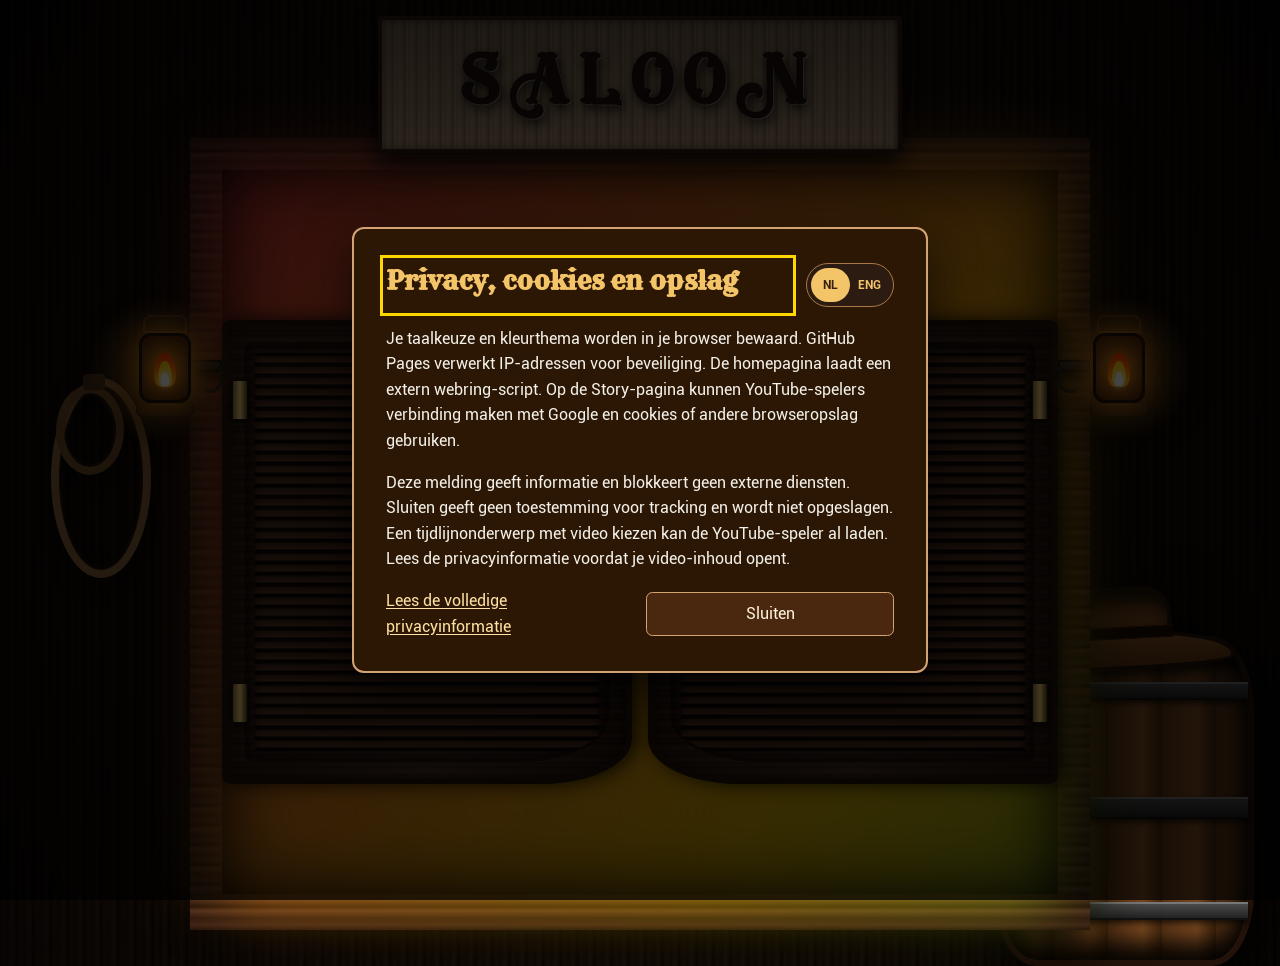
==== commit c8d4d589: "Ik heb de privacy beleid geupdate omdat ik YouTube filmpjes heb toegevoegd aan mijn gitaar tijdlijn." ====
--- a/index.html
+++ b/index.html
@@ -101,19 +101,19 @@
 
 
   <!-- ==================== MARK: PRIVACYMELDING ==================== -->
-  <dialog id="privacyNotice" aria-labelledby="privacyTitle">
+  <dialog id="privacyNotice" aria-labelledby="privacyTitle" data-translations-extra-path="privacy-translations.json">
     <div class="privacy-title-row">
-      <h2 id="privacyTitle" tabindex="-1" data-i18n="privacy_title">Privacy en opslag</h2>
-      <button id="langToggleBtn" type="button" aria-label="Taal: Nederlands. Wissel naar Engels">NL</button>
+      <h2 data-i18n="privacy_v2_popup_title" id="privacyTitle" tabindex="-1">Privacy, cookies en opslag</h2>
+      <button id="langToggleBtn" type="button" aria-label="Taal: Nederlands. Wissel naar Engels">
+        <span class="language-option language-nl" aria-hidden="true">NL</span>
+        <span class="language-option language-eng" aria-hidden="true">ENG</span>
+      </button>
     </div>
-    <p data-i18n="privacy_intro">Je taalkeuze wordt in je browser bewaard. GitHub Pages slaat IP-adressen op voor beveiliging. Op de homepagina wordt ook een extern webring-script geladen van digitaaltuintje.nl.</p>
-    <p data-i18n="privacy_notice">Deze melding geeft informatie. Sluiten geeft geen toestemming voor tracking. De melding zelf plaatst geen cookies en bewaart niet dat je haar hebt gesloten.</p>
+    <p data-i18n="privacy_v2_popup_intro">Je taalkeuze en kleurthema worden in je browser bewaard. GitHub Pages verwerkt IP-adressen voor beveiliging. De homepagina laadt een extern webring-script. Op de Story-pagina kunnen YouTube-spelers verbinding maken met Google en cookies of andere browseropslag gebruiken.</p>
+    <p data-i18n="privacy_v2_popup_notice">Deze melding geeft informatie en blokkeert geen externe diensten. Sluiten geeft geen toestemming voor tracking en wordt niet opgeslagen. Een tijdlijnonderwerp met video kiezen kan de YouTube-speler al laden. Lees de privacyinformatie voordat je video-inhoud opent.</p>
     <div class="privacy-actions">
-      <a href="assets/html/privacy.html">
-        <span data-i18n="privacy_more">Meer informatie</span>
-        <span class="visually-hidden" data-i18n="privacy_more_context"> over privacy en gegevensopslag</span>
-      </a>
-      <button type="button" data-close-privacy data-i18n="privacy_close">Sluiten</button>
+      <a data-i18n="privacy_v2_popup_more" href="assets/html/privacy.html">Lees de volledige privacyinformatie</a>
+      <button data-i18n="privacy_v2_popup_close" type="button" data-close-privacy>Sluiten</button>
     </div>
   </dialog>
 </body>
--- a/assets/resources/style/style.css
+++ b/assets/resources/style/style.css
@@ -1,3 +1,7 @@
+/******************/
+/* MARK: KLEUREN */
+/****************/
+
 :root {
   --wood-darkest: #120a06;
   --wood-dark: #2b1506;
@@ -38,7 +42,6 @@
   --lantern-glass-inner: rgba(255, 180, 50, 0.4);
   --lantern-glass-outer: rgba(80, 30, 5, 0.8);
   --lantern-glow: rgba(255, 160, 40, 0.45);
-  
   --flame-outer-top: #ff3300;
   --flame-outer-mid: #ff8800;
   --flame-outer-bottom: #ffbb00;
@@ -58,20 +61,89 @@
   --shadow-black-70: rgba(0, 0, 0, 0.70);
   --shadow-black-60: rgba(0, 0, 0, 0.60);
   --shadow-black-50: rgba(0, 0, 0, 0.50);
-}
+  --shadow-black-20: rgba(0, 0, 0, 0.2);
+  --shadow-black-40: rgba(0, 0, 0, 0.4);
+  --shadow-black-10: rgba(0, 0, 0, 0.1);
+  --shadow-black-30: rgba(0, 0, 0, 0.3);
+  --shadow-black-15: rgba(0, 0, 0, 0.15);
+  --shadow-black-65: rgba(0, 0, 0, 0.65);
+  --shadow-black-75: rgba(0, 0, 0, 0.75);
+  --saloon-wall-dark: #1f120b;
+  --saloon-wall-mid: #362015;
+  --saloon-wall-shade: #28170e;
+  --saloon-wall-light: #42281b;
+  --saloon-sign-highlight: rgba(255, 255, 255, 0.25);
+  --saloon-frame-glow: rgba(30, 15, 8, 0.1);
+  --saloon-frame-shadow: rgba(5, 2, 1, 0.95);
+  --saloon-frame-grain-mid: #3b2216;
+  --saloon-frame-grain-dark: #2a170e;
+  --saloon-frame-grain-light: #4a2c1d;
+  --saloon-frame-grain-deep: #1c0d07;
+  --saloon-metal-border: #000000;
+  --saloon-glass-glow: rgba(255, 150, 30, 0.85);
+  --saloon-transparent: rgba(0, 0, 0, 0);
+  --saloon-glow-red: rgba(255, 60, 60, 0.8);
+  --saloon-glow-yellow: rgba(255, 200, 0, 0.8);
+  --saloon-glow-green: rgba(40, 220, 80, 0.8);
+  --saloon-glow-blue: rgba(0, 150, 255, 0.8);
+  --saloon-glow-purple: rgba(180, 50, 220, 0.8);
+  --saloon-door-highlight: rgba(255, 255, 255, 0.05);
+  --saloon-door-grain-light: #4d2e1f;
+  --saloon-door-grain-dark: #26150d;
+  --saloon-door-border: #23120a;
+  --saloon-door-inner-border: #1a0e08;
+  --saloon-door-edge-highlight: rgba(255, 255, 255, 0.1);
+  --saloon-hat-top: #523012;
+  --saloon-hat-mid: #7a481e;
+  --saloon-hat-bottom: #5e3615;
+  --saloon-focus-color: #ffd700;
+  --saloon-label-bg: #231204;
+  --saloon-label-text: #fff3dc;
+}
+
+
+
+
+
+/****************/
+/* MARK: FONTS */
+/**************/
+
+@font-face {
+  font-family: Eastwood;
+  src: url('../type/Eastwood.otf') format('opentype');
+  font-weight: 400;
+  font-style: normal;
+  font-display: swap;
+}
+
+@font-face {
+  font-family: Rye;
+  src: url('../type/Rye-Regular.ttf') format('truetype');
+  font-weight: 400;
+  font-style: normal;
+  font-display: swap;
+}
+
+
+
+
+
+/***************************/
+/* MARK: PAGINA EN SALOON */
+/*************************/
 
 .landing-body {
-  background: 
-    radial-gradient(circle at center, rgba(0, 0, 0, 0.2) 0%, rgba(0, 0, 0, 0.85) 100%),
-    repeating-linear-gradient(
-      90deg,
-      #1f120b 0px,
-      #362015 3px,
-      #28170e 8px,
-      #42281b 12px,
-      #1f120b 16px,
-      var(--wood-darkest) 17px
-    );
+  background:
+    radial-gradient(circle at center, var(--shadow-black-20) 0%, var(--shadow-black-85) 100%),
+    repeating-linear-gradient(90deg,
+    var(--saloon-wall-dark) 0px,
+    var(--saloon-wall-mid) 3px,
+    var(--saloon-wall-shade) 8px,
+    var(--saloon-wall-light) 12px,
+    var(--saloon-wall-dark) 16px,
+    var(--wood-darkest) 17px
+  );
   min-height: 100vh;
   min-height: 100dvh;
   margin: 0;
@@ -97,15 +169,9 @@
 }
 
 .saloon-sign {
-  background: 
-    linear-gradient(180deg, rgba(0, 0, 0, 0.4) 0%, rgba(0, 0, 0, 0.1) 100%),
-    repeating-linear-gradient(
-      90deg, 
-      var(--sign-plank-1) 0px, 
-      var(--sign-plank-2) 3px, 
-      var(--sign-plank-3) 6px, 
-      var(--sign-plank-4) 12px
-    );
+  background:
+    linear-gradient(180deg, var(--shadow-black-40) 0%, var(--shadow-black-10) 100%),
+    repeating-linear-gradient(90deg, var(--sign-plank-1) 0px, var(--sign-plank-2) 3px, var(--sign-plank-3) 6px, var(--sign-plank-4) 12px);
   border: 4px solid var(--sign-border);
   border-radius: 4px;
   padding: 10px 80px;
@@ -124,32 +190,30 @@
   -webkit-text-fill-color: initial;
   letter-spacing: 12px;
   margin: 0;
-  text-shadow: 1px 1px 0px rgba(255, 255, 255, 0.25), -1px -1px 0px var(--shadow-black-80);
+  text-shadow: 1px 1px 0px var(--saloon-sign-highlight), -1px -1px 0px var(--shadow-black-80);
 }
 
 .saloon-frame {
   width: 95vw;
   max-width: 900px;
   height: 88vh;
-  background: radial-gradient(circle at center, rgba(30, 15, 8, 0.1) 0%, rgba(5, 2, 1, 0.95) 90%);
+  background: radial-gradient(circle at center, var(--saloon-frame-glow) 0%, var(--saloon-frame-shadow) 90%);
   border: 32px solid var(--wood-frame);
   border-bottom: 36px solid var(--wood-frame-dark);
-  border-image: repeating-linear-gradient(
-    0deg,
-    var(--wood-frame-dark) 0px,
-    #3b2216 4px,
-    #2a170e 10px,
-    #4a2c1d 16px,
-    #1c0d07 20px
-  ) 30;
-  box-shadow: 
-    inset 0 0 60px var(--shadow-black-98),
-    0 20px 50px var(--shadow-black-95),
-    inset 0 0 0 4px var(--shadow-black-85);
+  border-image: repeating-linear-gradient(0deg, var(--wood-frame-dark) 0px, var(--saloon-frame-grain-mid) 4px, var(--saloon-frame-grain-dark) 10px, var(--saloon-frame-grain-light) 16px, var(--saloon-frame-grain-deep) 20px) 30;
+  box-shadow: inset 0 0 60px var(--shadow-black-98), 0 20px 50px var(--shadow-black-95), inset 0 0 0 4px var(--shadow-black-85);
   position: relative;
   overflow: visible;
   transform-style: preserve-3d;
 }
+
+
+
+
+
+/********************/
+/* MARK: LANTAARNS */
+/******************/
 
 .frame-lantern {
   position: absolute;
@@ -171,17 +235,27 @@
   grid-template-areas: "bracket lantern";
 }
 
-.lantern-left .saloon-lantern { grid-area: lantern; }
-.lantern-left .lantern-bracket { grid-area: bracket; }
-
-.lantern-right .saloon-lantern { grid-area: lantern; }
-.lantern-right .lantern-bracket { grid-area: bracket; }
+.lantern-left .saloon-lantern {
+  grid-area: lantern;
+}
+
+.lantern-left .lantern-bracket {
+  grid-area: bracket;
+}
+
+.lantern-right .saloon-lantern {
+  grid-area: lantern;
+}
+
+.lantern-right .lantern-bracket {
+  grid-area: bracket;
+}
 
 .lantern-bracket {
   width: 32px;
   height: 12px;
   background: linear-gradient(180deg, var(--bracket-bg) 0%, var(--iron-dark) 100%);
-  border: 2px solid #000000;
+  border: 2px solid var(--saloon-metal-border);
   border-radius: 2px;
   box-shadow: 0 6px 10px var(--shadow-black-95);
   position: relative;
@@ -234,7 +308,7 @@
   border-radius: 12px;
   display: grid;
   place-items: center;
-  box-shadow: 0 0 30px rgba(255, 150, 30, 0.85);
+  box-shadow: 0 0 30px var(--saloon-glass-glow);
   position: relative;
   overflow: hidden;
 }
@@ -244,8 +318,16 @@
   height: 14px;
   background: var(--lantern-metal-base);
   border-radius: 0 0 6px 6px;
-  border: 1px solid #000000;
-}
+  border: 1px solid var(--saloon-metal-border);
+}
+
+
+
+
+
+/***************************/
+/* MARK: VLAMMEN EN GLOED */
+/*************************/
 
 .css-flame {
   position: relative;
@@ -289,30 +371,14 @@
   box-shadow: 0 0 6px var(--flame-core);
 }
 
-@keyframes flameFlicker {
-  0% {
-    transform: scaleX(0.92) scaleY(0.96) rotate(-2deg);
-    opacity: 0.9;
-  }
-  100% {
-    transform: scaleX(1.08) scaleY(1.05) rotate(2deg);
-    opacity: 1;
-  }
-}
-
 .lantern-glow {
   position: absolute;
   top: -20px;
   width: 150px;
   height: 150px;
-  background: radial-gradient(circle, var(--lantern-glow) 0%, rgba(0, 0, 0, 0) 70%);
+  background: radial-gradient(circle, var(--lantern-glow) 0%, var(--saloon-transparent) 70%);
   animation: haloFlicker 0.15s 20 alternate;
   pointer-events: none;
-}
-
-@keyframes haloFlicker {
-  0% { opacity: 0.8; transform: scale(0.96); }
-  100% { opacity: 1; transform: scale(1.04); }
 }
 
 .interior-glow {
@@ -322,25 +388,20 @@
   width: 100%;
   height: 100%;
   z-index: 1;
-  background: linear-gradient(
-    135deg,
-    rgba(255, 60, 60, 0.8),
-    rgba(255, 200, 0, 0.8),
-    rgba(40, 220, 80, 0.8),
-    rgba(0, 150, 255, 0.8),
-    rgba(180, 50, 220, 0.8)
-  );
+  background: linear-gradient(135deg, var(--saloon-glow-red), var(--saloon-glow-yellow), var(--saloon-glow-green), var(--saloon-glow-blue), var(--saloon-glow-purple));
   background-size: 300% 300%;
   animation: colorSweep 2s ease 2 alternate;
   filter: blur(35px);
   pointer-events: none;
 }
 
-@keyframes colorSweep {
-  0% { background-position: 0% 50%; }
-  50% { background-position: 100% 50%; }
-  100% { background-position: 0% 50%; }
-}
+
+
+
+
+/***************************/
+/* MARK: DEUREN */
+/*************************/
 
 .saloon-doors {
   width: 100%;
@@ -358,15 +419,13 @@
   width: 98%;
   height: 64%;
   margin-top: 36%;
-  background: 
-    linear-gradient(90deg, rgba(0, 0, 0, 0.3) 0%, rgba(255, 255, 255, 0.05) 50%, rgba(0, 0, 0, 0.4) 100%),
-    repeating-linear-gradient(0deg, var(--wood-door) 0px, var(--wood-frame) 3px, #4d2e1f 6px, #26150d 12px);
-  border: 6px solid #23120a;
+  background:
+    linear-gradient(90deg, var(--shadow-black-30) 0%, var(--saloon-door-highlight) 50%, var(--shadow-black-40) 100%),
+    repeating-linear-gradient(0deg, var(--wood-door) 0px, var(--wood-frame) 3px, var(--saloon-door-grain-light) 6px, var(--saloon-door-grain-dark) 12px);
+  border: 6px solid var(--saloon-door-border);
   transition: transform 0.85s cubic-bezier(0.25, 1, 0.5, 1);
   position: relative;
-  box-shadow: 
-    5px 0 20px var(--shadow-black-85),
-    inset 0 0 15px var(--shadow-black-60);
+  box-shadow: 5px 0 20px var(--shadow-black-85), inset 0 0 15px var(--shadow-black-60);
   transform-style: preserve-3d;
 }
 
@@ -402,19 +461,33 @@
   z-index: 15;
 }
 
-.door-left::before { left: 4px; top: 12%; }
-.door-left::after  { left: 4px; bottom: 12%; }
-
-.door-right::before { right: 4px; top: 12%; }
-.door-right::after  { right: 4px; bottom: 12%; }
+.door-left::before {
+  left: 4px;
+  top: 12%;
+}
+
+.door-left::after  {
+  left: 4px;
+  bottom: 12%;
+}
+
+.door-right::before {
+  right: 4px;
+  top: 12%;
+}
+
+.door-right::after  {
+  right: 4px;
+  bottom: 12%;
+}
 
 .door-inner-border {
   margin: 16px;
   height: calc(100% - 32px);
-  border: 3px solid #1a0e08;
-  box-shadow: inset 0 0 8px var(--shadow-black-80), 0 0 2px rgba(255, 255, 255, 0.1);
+  border: 3px solid var(--saloon-door-inner-border);
+  box-shadow: inset 0 0 8px var(--shadow-black-80), 0 0 2px var(--saloon-door-edge-highlight);
   padding: 8px;
-  background: rgba(0, 0, 0, 0.15);
+  background: var(--shadow-black-15);
   border-radius: inherit;
   overflow: hidden;
 }
@@ -422,14 +495,7 @@
 .slat-pattern {
   width: 100%;
   height: 100%;
-  background: repeating-linear-gradient(
-    0deg,
-    var(--shadow-black-70) 0px,
-    var(--shadow-black-70) 3px,
-    var(--wood-slat-light) 4px,
-    var(--wood-slat-mid) 10px,
-    var(--shadow-black-90) 11px
-  );
+  background: repeating-linear-gradient(0deg, var(--shadow-black-70) 0px, var(--shadow-black-70) 3px, var(--wood-slat-light) 4px, var(--wood-slat-mid) 10px, var(--shadow-black-90) 11px);
   box-shadow: inset 0 0 10px var(--shadow-black-70);
 }
 
@@ -440,6 +506,14 @@
 .saloon-doors.open .door-right {
   transform: rotateY(110deg);
 }
+
+
+
+
+
+/***************************/
+/* MARK: LASSO */
+/*************************/
 
 .hanging-lasso {
   position: absolute;
@@ -478,6 +552,14 @@
   background: var(--rope-dark);
   border-radius: 4px;
 }
+
+
+
+
+
+/***************************/
+/* MARK: TON EN HOED */
+/*************************/
 
 .barrel-container {
   position: absolute;
@@ -503,12 +585,12 @@
 .hat-crown {
   width: 96px;
   height: 58px;
-  background: linear-gradient(180deg, #523012 0%, #7a481e 60%, #5e3615 100%);
+  background: linear-gradient(180deg, var(--saloon-hat-top) 0%, var(--saloon-hat-mid) 60%, var(--saloon-hat-bottom) 100%);
   border: 4px solid var(--wood-dark);
   margin: 0 auto;
   position: relative;
   border-radius: 28px 28px 8px 8px;
-  box-shadow: inset 0 10px 12px rgba(0, 0, 0, 0.65);
+  box-shadow: inset 0 10px 12px var(--shadow-black-65);
 }
 
 .hat-band {
@@ -532,25 +614,17 @@
   background: linear-gradient(180deg, var(--wood-hat-light) 0%, var(--wood-hat-dark) 100%);
   border-radius: 50% 50% 40% 40% / 80% 80% 30% 30%;
   border: 4px solid var(--wood-dark);
-  box-shadow: 0 6px 12px rgba(0, 0, 0, 0.75);
+  box-shadow: 0 6px 12px var(--shadow-black-75);
 }
 
 .wooden-barrel {
   position: relative;
   width: 260px;
   height: 330px;
-  background: repeating-linear-gradient(
-    90deg, 
-    var(--wood-barrel-mid) 0px, 
-    var(--wood-barrel-light) 35px, 
-    var(--wood-barrel-base) 54px
-  );
+  background: repeating-linear-gradient(90deg, var(--wood-barrel-mid) 0px, var(--wood-barrel-light) 35px, var(--wood-barrel-base) 54px);
   border-radius: 42px / 75px;
   border: 6px solid var(--wood-dark);
-  box-shadow: 
-    inset 0 0 50px var(--shadow-black-95),
-    inset 0 16px 20px var(--shadow-black-80),
-    inset 0 -16px 20px var(--shadow-black-80);
+  box-shadow: inset 0 0 50px var(--shadow-black-95), inset 0 16px 20px var(--shadow-black-80), inset 0 -16px 20px var(--shadow-black-80);
 }
 
 .barrel-hoop {
@@ -563,11 +637,26 @@
   box-shadow: 0 3px 6px var(--shadow-black-70);
 }
 
-.hoop-top { top: 40px; }
-.hoop-middle { top: 155px; height: 22px; }
-.hoop-bottom { bottom: 40px; }
-
-/* ==================== MARK: TEKST BIJ DE MUIS ==================== */
+.hoop-top {
+  top: 40px;
+}
+
+.hoop-middle {
+  top: 155px;
+  height: 22px;
+}
+
+.hoop-bottom {
+  bottom: 40px;
+}
+
+
+
+
+
+/***************************/
+/* MARK: TEKST BIJ DE MUIS */
+/*************************/
 
 .doorToolTip {
   position: fixed;
@@ -592,70 +681,19 @@
   transition: opacity 0.2s ease;
 }
 
-/* JavaScript voegt deze class toe bij het aanwijzen van de deuren. */
+/* JavaScript toont de tekst bij het aanwijzen van de deuren. */
 .doorToolTip.is-visible {
   opacity: 1;
   visibility: visible;
 }
 
-@media (max-width: 900px) {
-  .frame-lantern { display: none; }
-  .hanging-lasso, .barrel-container { scale: 0.8; }
-}
-
-@media (hover: none) and (pointer: coarse) {
-  .doorToolTip {
-    display: none !important;
-  }
-}
-
-@media (max-width: 1080px) {
-  .frame-lantern { 
-    display: none;
-  }
-}
-
-@media (max-width: 600px) {
-  .saloon-sign {
-    padding: 8px 30px; 
-    margin-bottom: -10px;
-  }
-
-  .saloon-frame {
-    border-width: 16px; 
-    border-bottom-width: 20px;
-    height: 75vh;
-  }
-
-  .hanging-lasso, 
-  .barrel-container {
-    display: none; 
-  }
-
-  .saloon-doors.open .door-left {
-    transform: rotateY(-95deg); 
-  }
-
-  .saloon-doors.open .door-right {
-    transform: rotateY(95deg);
-  }
-}
-
-@media (max-height: 500px) {
-  .saloon-sign {
-    padding-block: 0.25rem;
-  }
-
-  .saloon-frame {
-    height: 90vh;
-  }
-}
-
-
-
-
-
-/* ==================== MARK: TOETSENBORD EN BEWEGING ==================== */
+
+
+
+
+/***************************/
+/* MARK: TOETSENBORD EN LEESBAARHEID */
+/*************************/
 
 .saloon-stage {
   width: 100%;
@@ -682,17 +720,17 @@
   z-index: 20;
   max-width: 100%;
   padding: 0.5rem 0.75rem;
-  border: 0.125rem solid #ffd700;
+  border: 0.125rem solid var(--saloon-focus-color);
   border-radius: 0.25rem;
-  background: #231204;
-  color: #fff3dc;
+  background: var(--saloon-label-bg);
+  color: var(--saloon-label-text);
   font: 1rem/1.5 "rye", serif;
   text-align: center;
   overflow-wrap: anywhere;
 }
 
 .saloon-doors:focus-visible {
-  outline: 0.25rem solid #ffd700;
+  outline: 0.25rem solid var(--saloon-focus-color);
   outline-offset: -0.25rem;
 }
 
@@ -709,7 +747,114 @@
   border: 0;
 }
 
-/* Na een paar seconden stopt de versiering vanzelf. */
+
+
+
+
+/***************************/
+/* MARK: ANIMATIES */
+/*************************/
+
+@keyframes flameFlicker {
+  0% {
+    transform: scaleX(0.92) scaleY(0.96) rotate(-2deg);
+    opacity: 0.9;
+  }
+  100% {
+    transform: scaleX(1.08) scaleY(1.05) rotate(2deg);
+    opacity: 1;
+  }
+}
+
+@keyframes haloFlicker {
+  0% {
+    opacity: 0.8;
+    transform: scale(0.96);
+  }
+  100% {
+    opacity: 1;
+    transform: scale(1.04);
+  }
+}
+
+@keyframes colorSweep {
+  0% {
+    background-position: 0% 50%;
+  }
+  50% {
+    background-position: 100% 50%;
+  }
+  100% {
+    background-position: 0% 50%;
+  }
+}
+
+
+
+
+
+/***************************/
+/* MARK: MEDIA QUERIES */
+/*************************/
+
+@media (max-width: 900px) {
+  .frame-lantern {
+    display: none;
+  }
+  .hanging-lasso, .barrel-container {
+    scale: 0.8;
+  }
+}
+
+@media (hover: none) and (pointer: coarse) {
+  .doorToolTip {
+    display: none !important;
+  }
+}
+
+@media (max-width: 1080px) {
+  .frame-lantern {
+    display: none;
+  }
+}
+
+@media (max-width: 600px) {
+  .saloon-sign {
+    padding: 8px 30px;
+    margin-bottom: -10px;
+  }
+
+  .saloon-frame {
+    border-width: 16px;
+    border-bottom-width: 20px;
+    height: 75vh;
+  }
+
+  .hanging-lasso,
+  .barrel-container {
+    display: none;
+  }
+
+  .saloon-doors.open .door-left {
+    transform: rotateY(-95deg);
+  }
+
+  .saloon-doors.open .door-right {
+    transform: rotateY(95deg);
+  }
+}
+
+@media (max-height: 500px) {
+  .saloon-sign {
+    padding-block: 0.25rem;
+  }
+
+  .saloon-frame {
+    height: 90vh;
+  }
+}
+
+/* Geen animaties als de bezoeker minder beweging heeft ingesteld. */
 @media (prefers-reduced-motion: reduce) {
   .landing-body *,
   .landing-body *::before,
--- a/assets/resources/style/landing.css
+++ b/assets/resources/style/landing.css
@@ -1,5 +1,11 @@
+/******************/
+/* MARK: KLEUREN */
+/****************/
+
 :root {
   --main-font-color: #ffffff;
+  --landing-body-text: #ffffff;
+  --landing-content-hover: #f4c468;
   --secondary-font-color: #d9a441;
   --background-color: #160a04;
   --card-bg: linear-gradient(145deg, #2e1a12, #21110a);
@@ -9,82 +15,123 @@
   --text-gold: #f4c468;
   --stitching: #8d5b28;
   --gold-glow: rgba(244, 196, 104, 0.4);
-}
-
-@media (prefers-color-scheme: light) {
-  :root {
-    --main-font-color: #2b1810;
-    --secondary-font-color: #8c4a11;
-    --background-color: #f7f1e5;
-    --card-bg: linear-gradient(145deg, #ffffff, #f2e7d5);
-    --wood-dark: #e8d7c3;
-    --wood-light: #dac4aa;
-    --leather-accent: #a35d25;
-    --text-gold: #733c08;
-    --stitching: #b57a44;
-    --gold-glow: rgba(163, 93, 37, 0.25);
-  }
-}
+  --landing-page-glow: #2b1409;
+  --landing-heading-start: #ffe39f;
+  --landing-heading-middle: #d9a441;
+  --landing-heading-end: #9e6319;
+  --landing-shadow-deep: rgba(0, 0, 0, 0.9);
+  --landing-card-shadow: rgba(0, 0, 0, 0.6);
+  --landing-card-hover-shadow: rgba(0, 0, 0, 0.8);
+  --landing-card-hover-glow: rgba(198, 138, 76, 0.2);
+  --landing-nav-grain: rgba(255, 255, 255, 0.03);
+  --landing-shadow-strong: rgba(0, 0, 0, 0.7);
+  --landing-nav-hover-end: rgba(61, 35, 20, 0.4);
+  --landing-caption-start: rgba(20, 10, 5, 0.6);
+  --landing-garden-end: rgba(34, 18, 10, 0.2);
+  --landing-garden-shadow: rgba(0, 0, 0, 0.4);
+  --landing-dialog-border: #d4a373;
+  --landing-dialog-background: #231204;
+  --landing-dialog-text: #fff3dc;
+  --landing-backdrop: #000c;
+  --landing-close-background: #4a2810;
+  --landing-focus-color: #fff;
+  --landing-skip-focus: #ffd700;
+  --landing-light-page-glow: #ebe0d0;
+  --landing-light-heading-start: #b0621e;
+  --landing-light-heading-middle: #733c08;
+  --landing-light-heading-end: #401f02;
+  --landing-light-heading-shadow: rgba(0, 0, 0, 0.15);
+  --landing-light-card-shadow: rgba(90, 50, 20, 0.08);
+  --landing-light-card-hover-shadow: rgba(90, 50, 20, 0.15);
+  --landing-light-card-hover-glow: rgba(163, 93, 37, 0.15);
+  --landing-light-caption-start: rgba(247, 241, 229, 0.8);
+  --landing-light-caption-end: rgba(232, 215, 195, 0.95);
+  --landing-light-garden-start: #eee3d3;
+  --landing-light-garden-end: rgba(238, 227, 211, 0.2);
+  --landing-light-garden-shadow: rgba(0, 0, 0, 0.05);
+}
+
+
+
+
+
+/****************/
+/* MARK: FONTS */
+/**************/
 
 @font-face {
   font-family: "eastwood";
   src: url(../type/Eastwood.otf);
-  font-weight: 100;
+
+
+  font-weight: 400;
   font-style: normal;
+  font-display: swap;
 }
 
 @font-face {
   font-family: "rye";
   src: url(../type/Rye-Regular.ttf);
+
+  font-weight: 400;
   font-style: normal;
+  font-display: swap;
 }
 
 @font-face {
   font-family: "roboto";
   src: url(../type/Roboto-Regular.ttf);
+
+
   font-weight: 400;
   font-style: normal;
+  font-display: swap;
 }
 
 @font-face {
   font-family: "roboto";
   src: url(../type/Roboto-Bold.ttf);
+
+
   font-weight: 700;
   font-style: normal;
-}
+  font-display: swap;
+}
+
+
+
+
+
+/************************************/
+/* MARK: BASIS EN ALGEMENE STYLING */
+/**********************************/
 
 * {
   box-sizing: border-box;
 }
 
 body {
-  background: radial-gradient(circle at top, #2b1409 0%, var(--background-color) 70%);
+  background: radial-gradient(circle at top, var(--landing-page-glow) 0%, var(--background-color) 70%);
   background-attachment: fixed;
-  color: var(--main-font-color);
-  font-family: "roboto", sans-serif;
+  color: var(--landing-body-text);
+  font-family: "Roboto";
   margin: 0;
   padding: 0;
   line-height: 1.6;
 }
 
-.hero {
-  text-align: center;
-  padding: 50px 20px 20px 20px;
-  animation: fadeInDown 0.8s ease-out;
-}
-
 h1 {
-  font-family: "eastwood", serif;
+  font-family: "Eastwood";
   font-size: clamp(42px, 8vw, 75px);
-  background: linear-gradient(180deg, #ffe39f 0%, #d9a441 60%, #9e6319 100%);
+  background: linear-gradient(180deg, var(--landing-heading-start) 0%, var(--landing-heading-middle) 60%, var(--landing-heading-end) 100%);
   background-clip: text;
   -webkit-background-clip: text;
   color: transparent;
   -webkit-text-fill-color: transparent;
   margin: 0 0 10px 0;
   letter-spacing: 2px;
-  filter: drop-shadow(2px 4px 6px rgba(0, 0, 0, 0.9));
-  transition: transform 0.3s ease;    
+  filter: drop-shadow(2px 4px 6px var(--landing-shadow-deep));
+  transition: transform 0.3s ease;
 }
 
 h1:hover {
@@ -92,7 +139,7 @@
 }
 
 h2 {
-  font-family: "rye", serif;
+  font-family: "Rye";
   color: var(--secondary-font-color);
   font-size: 24px;
   margin-top: 0;
@@ -110,60 +157,23 @@
   text-shadow: 0 0 8px var(--gold-glow);
 }
 
-.container {
-  max-width: 900px;
-  margin: 0 auto;
-  padding: 20px;
-  display: grid;
-  grid-template-columns: 1fr;
-  gap: 30px;
-}
-
-.card {
-  background: var(--card-bg);
-  border: 2px solid var(--stitching);
-  border-radius: 8px;
-  padding: 25px;
-  box-shadow: 0 6px 16px rgba(0, 0, 0, 0.6);
-  transition: transform 0.3s cubic-bezier(0.25, 1, 0.5, 1), box-shadow 0.3s ease, border-color 0.3s ease;
-  animation: fadeInUp 0.8s ease-out both;
-}
-
-.card:nth-child(1) { animation-delay: 0.1s; }
-.card:nth-child(2) { animation-delay: 0.2s; }
-.card:nth-child(3) { animation-delay: 0.3s; }
-.card:nth-child(4) { animation-delay: 0.4s; }
-
-.card:hover {
-  transform: translateY(-4px);
-  border-color: var(--leather-accent);
-  box-shadow: 0 12px 24px rgba(0, 0, 0, 0.8), 0 0 15px rgba(198, 138, 76, 0.2);
-}
-
-.section-block {
-  margin: 20px 0;
-}
-
-.section-label {
-  font-weight: bold;
-  margin-bottom: 15px;
-}
+
+
+
+
+/********************/
+/* MARK: NAVIGATIE */
+/******************/
 
 nav {
   position: sticky;
   top: 0;
   z-index: 1000;
   background-color: var(--wood-dark);
-  background-image: repeating-linear-gradient(
-    90deg,
-    rgba(255, 255, 255, 0.03) 0px,
-    rgba(255, 255, 255, 0.03) 2px,
-    transparent 2px,
-    transparent 10px
-  );
+  background-image: repeating-linear-gradient(90deg, var(--landing-nav-grain) 0px, var(--landing-nav-grain) 2px, transparent 2px, transparent 10px);
   border-top: 3px solid var(--leather-accent);
   border-bottom: 4px dashed var(--stitching);
-  box-shadow: 0 4px 15px rgba(0, 0, 0, 0.7);
+  box-shadow: 0 4px 15px var(--landing-shadow-strong);
 }
 
 nav ul {
@@ -181,7 +191,7 @@
   display: inline-block;
   padding: 14px 20px;
   color: var(--main-font-color);
-  font-family: "rye", serif;
+  font-family: "Rye";
   font-size: 16px;
   text-decoration: none;
   text-transform: uppercase;
@@ -192,11 +202,106 @@
 
 nav ul li a:hover {
   color: var(--text-gold);
-  background: linear-gradient(180deg, var(--wood-light) 0%, rgba(61, 35, 20, 0.4) 100%);
+  background: linear-gradient(180deg, var(--wood-light) 0%, var(--landing-nav-hover-end) 100%);
   border-radius: 4px;
   transform: translateY(-2px);
   text-shadow: 0 0 10px var(--gold-glow);
 }
+
+
+
+
+
+/****************/
+/* MARK: INTRO */
+/**************/
+
+.hero {
+  text-align: center;
+  padding: 50px 20px 20px 20px;
+  animation: fadeInDown 0.8s ease-out;
+}
+
+
+
+
+
+/*****************/
+/* MARK: FOOTER */
+/***************/
+
+footer {
+  text-align: center;
+  padding: 40px;
+  color: var(--leather-accent);
+  font-size: 14px;
+}
+
+
+
+
+
+/****************************/
+/* MARK: INHOUD EN KAARTEN */
+/**************************/
+
+.container {
+  max-width: 900px;
+  margin: 0 auto;
+  padding: 20px;
+  display: grid;
+  grid-template-columns: 1fr;
+  gap: 30px;
+}
+
+.card {
+  background: var(--card-bg);
+  border: 2px solid var(--stitching);
+  border-radius: 8px;
+  padding: 25px;
+  box-shadow: 0 6px 16px var(--landing-card-shadow);
+  transition: transform 0.3s cubic-bezier(0.25, 1, 0.5, 1), box-shadow 0.3s ease, border-color 0.3s ease;
+  animation: fadeInUp 0.8s ease-out both;
+}
+
+.card:nth-child(1) {
+  animation-delay: 0.1s;
+}
+
+.card:nth-child(2) {
+  animation-delay: 0.2s;
+}
+
+.card:nth-child(3) {
+  animation-delay: 0.3s;
+}
+
+.card:nth-child(4) {
+  animation-delay: 0.4s;
+}
+
+.card:hover {
+  transform: translateY(-4px);
+  border-color: var(--leather-accent);
+  box-shadow: 0 12px 24px var(--landing-card-hover-shadow), 0 0 15px var(--landing-card-hover-glow);
+}
+
+.section-block {
+  margin: 20px 0;
+}
+
+.section-label {
+  font-weight: bold;
+  margin-bottom: 15px;
+}
+
+
+
+
+
+/********************/
+/* MARK: GALERIJEN */
+/******************/
 
 .gallery {
   border: 1px solid var(--stitching);
@@ -209,7 +314,7 @@
 .gallery:hover {
   transform: scale(1.03);
   border-color: var(--secondary-font-color);
-  box-shadow: 0 8px 20px rgba(0, 0, 0, 0.7), 0 0 12px var(--gold-glow);
+  box-shadow: 0 8px 20px var(--landing-shadow-strong), 0 0 12px var(--gold-glow);
 }
 
 .gallery img {
@@ -224,15 +329,17 @@
 }
 
 .desc {
+  color: var(--landing-body-text);
   padding: 12px;
   text-align: center;
   font-size: 14px;
-  background: linear-gradient(180deg, rgba(20, 10, 5, 0.6) 0%, rgba(0, 0, 0, 0.9) 100%);
+  background: linear-gradient(180deg, var(--landing-caption-start) 0%, var(--landing-shadow-deep) 100%);
   transition: color 0.3s ease;
 }
 
 .gallery:hover .desc {
-  color: var(--text-gold);
+  color: var(--landing-body-text);
+  color: var(--landing-content-hover);
 }
 
 .gallery-container1 {
@@ -269,15 +376,24 @@
 }
 
 .gallery-artists .desc {
+  color: var(--landing-body-text);
   align-self: end;
 }
 
+
+
+
+
+/*************************/
+/* MARK: DIGITAL GARDEN */
+/***********************/
+
 .garden-list {
-  background: linear-gradient(90deg, var(--wood-dark) 0%, rgba(34, 18, 10, 0.2) 100%);
+  background: linear-gradient(90deg, var(--wood-dark) 0%, var(--landing-garden-end) 100%);
   padding: 18px 20px 18px 40px;
   border-left: 4px solid var(--secondary-font-color);
   border-radius: 0 6px 6px 0;
-  box-shadow: inset 2px 0 6px rgba(0, 0, 0, 0.4);
+  box-shadow: inset 2px 0 6px var(--landing-garden-shadow);
 }
 
 .garden-list li {
@@ -287,156 +403,139 @@
 
 .garden-list li:hover {
   transform: translateX(6px);
-  color: var(--text-gold);
-}
-
-@keyframes fadeInUp {
-  from {
-    opacity: 0;
-    transform: translateY(20px);
-  }
-  to {
-    opacity: 1;
-    transform: translateY(0);
-  }
-}
-
-@keyframes fadeInDown {
-  from {
-    opacity: 0;
-    transform: translateY(-20px);
-  }
-  to {
-    opacity: 1;
-    transform: translateY(0);
-  }
-}
-
-footer {
+  color: var(--landing-content-hover);
+}
+
+
+
+
+
+/***************************/
+/* MARK: AFBEELDINGSMODAL */
+/*************************/
+
+/* De dialoog past om de foto en het bijschrift heen. */
+dialog.modal {
+  box-sizing: border-box;
+  position: fixed;
+  inset: 0;
+  width: fit-content;
+  height: fit-content;
+  max-width: calc(100vw - 1rem);
+  max-height: calc(100dvh - 1rem);
+  margin: auto;
+  padding: 0.5rem;
+  overflow: hidden;
+  border: 0;
+  border-radius: 0;
+  background: transparent;
+  color: var(--landing-dialog-text);
+  box-shadow: none;
+}
+
+/* Alleen een geopende dialoog krijgt een zichtbare indeling. */
+dialog.modal[open] {
+  display: grid;
+  grid-template-columns: minmax(0, max-content) 2.75rem;
+  grid-template-rows: max-content max-content;
+  align-content: start;
+  align-items: start;
+  gap: 0;
+  column-gap: 0.5rem;
+}
+
+dialog.modal::backdrop {
+  background: var(--landing-backdrop);
+}
+
+/* De pagina achter de foto blijft op haar plek. */
+html:has(dialog.modal[open]),
+body:has(dialog.modal[open]) {
+  overflow: hidden;
+  overscroll-behavior: none;
+}
+
+dialog.modal .modal-content {
+  grid-column: 1;
+  grid-row: 1;
+  display: block;
+  width: auto;
+  height: auto;
+  min-width: 0;
+  min-height: 0;
+  max-width: min(calc(100vw - 5.25rem), 50rem);
+  max-height: max(1rem, calc(90vh - 9rem));
+  max-height: max(1rem, calc(90dvh - 9rem));
+  margin: 0;
+  object-fit: contain;
+  border: 0.125rem solid var(--leather-accent);
+  border-bottom: 0;
+  border-radius: 0.5rem 0.5rem 0 0;
+  background: transparent;
+  box-shadow: none;
+  animation: none;
+}
+
+/* Het bijschrift volgt de fotobreedte, ook bij een smalle portretfoto. */
+dialog.modal .modal-caption {
+  grid-column: 1;
+  grid-row: 2;
+  box-sizing: border-box;
+  width: 0;
+  min-width: 100%;
+  max-width: 100%;
+  margin: 0;
+  padding: 0.75rem;
+  border: 0.125rem solid var(--leather-accent);
+  border-top: 0;
+  border-radius: 0 0 0.5rem 0.5rem;
+  background: linear-gradient(180deg, var(--landing-dialog-background), var(--landing-shadow-deep));
+  color: var(--landing-dialog-text);
   text-align: center;
-  padding: 40px;
-  color: var(--leather-accent);
-  font-size: 14px;
-}
-
-dialog.modal {
-  width: min(95vw, 65rem);
-  max-height: 90dvh;
-  padding: 1.5rem;
-  overflow: auto;
-  border: 0.125rem solid #d4a373;
-  border-radius: 0.5rem;
-  background: #231204;
-  color: #fff3dc;
-}
-
-dialog.modal::backdrop {
-  background: #000c;
-}
-
-.modal-content {
-  margin: auto;
-  display: block;
-  max-width: 85%;
-  max-height: 80vh;
-  border-radius: 8px;
-  border: 3px solid var(--leather-accent);
-  box-shadow: 0 10px 30px rgba(0, 0, 0, 0.9);
-  animation: zoomIn 0.3s cubic-bezier(0.175, 0.885, 0.32, 1.275);
-}
-
-.modal-caption {
-  margin: 15px auto;
-  text-align: center;
-  color: var(--text-gold);
-  font-family: "rye", serif;
-  font-size: 18px;
-  max-width: 80%;
-}
-
-.modal-close {
-  display: block;
-  margin: 0 0 1rem auto;
-  min-height: 2.75rem;
-  padding: 0.5rem 1rem;
-  border: 0.125rem solid #d4a373;
+  overflow-wrap: anywhere;
+  font-family: "Roboto";
+  font-size: 1rem;
+  font-weight: 700;
+  line-height: 1.4;
+}
+
+dialog.modal .modal-close {
+  grid-column: 2;
+  grid-row: 1;
+  justify-self: start;
+  display: grid;
+  place-items: center;
+  min-width: 2.75rem;
+  height: 2.75rem;
+  margin: 0;
+  padding: 0 0.25rem;
+  border: 0;
   border-radius: 0.25rem;
-  background: #4a2810;
-  color: #fff3dc;
-  font: inherit;
+  background: transparent;
+  color: var(--landing-dialog-text);
+  font: 2rem/1 Roboto;
   cursor: pointer;
 }
 
-.modal-close:hover {
-  color: var(--text-gold);
-  transform: scale(1.2);
-}
-
-@keyframes zoomIn {
-  from { transform: scale(0.7); opacity: 0; }
-  to { transform: scale(1); opacity: 1; }
-}
-
-@media (prefers-color-scheme: light) {
-  body {
-    background: radial-gradient(circle at top, #ebe0d0 0%, var(--background-color) 70%);
-  }
-
-  h1 {
-    background: linear-gradient(180deg, #b0621e 0%, #733c08 60%, #401f02 100%);
-    background-clip: text;
-    -webkit-background-clip: text;
-    color: transparent;
-    -webkit-text-fill-color: transparent;
-    filter: drop-shadow(1px 2px 3px rgba(0, 0, 0, 0.15));
-  }
-
-  .card {
-    box-shadow: 0 6px 16px rgba(90, 50, 20, 0.08);
-  }
-
-  .card:hover {
-    box-shadow: 0 12px 24px rgba(90, 50, 20, 0.15), 0 0 15px rgba(163, 93, 37, 0.15);
-  }
-
-  .desc {
-    background: linear-gradient(180deg, rgba(247, 241, 229, 0.8) 0%, rgba(232, 215, 195, 0.95) 100%);
-  }
-
-  .garden-list {
-    background: linear-gradient(90deg, #eee3d3 0%, rgba(238, 227, 211, 0.2) 100%);
-    box-shadow: inset 2px 0 6px rgba(0, 0, 0, 0.05);
-  }
-}
-
-@media only screen and (max-width: 650px) {
-  .gallery-container1 {
-    grid-template-columns: 1fr;
-  }
-  
-  .main-poster {
-    grid-column: auto;
-    grid-row: auto;
-  }
-
-  nav ul {
-    grid-auto-flow: row;
-    grid-template-columns: repeat(2, 1fr);
-    text-align: center;
-  }
-}
-
-
-
-
-/* ==================== MARK: TOEGANKELIJKHEID ==================== */
+dialog.modal .modal-close:hover {
+  color: var(--landing-skip-focus);
+  transform: none;
+}
+
+
+
+
+
+/***************************/
+/* MARK: TOEGANKELIJKHEID */
+/*************************/
 
 a:focus-visible,
 button:focus-visible,
 input:focus-visible {
-  outline: 0.1875rem solid #fff;
+  outline: 0.1875rem solid var(--landing-focus-color);
   outline-offset: 0.1875rem;
-  box-shadow: 0 0 0 0.375rem #231204;
+  box-shadow: 0 0 0 0.375rem var(--landing-dialog-background);
 }
 
 .gallery-image-link {
@@ -464,14 +563,103 @@
   position: fixed;
   inset: 0.5rem auto auto 0.5rem;
   z-index: 5000;
-  padding: 0.75rem;
-  background: #231204;
-  color: #fff;
-  transform: translateY(-200%);
+  max-width: calc(100vw - 1rem);
+  padding: 0.75rem 1rem;
+  border: 0.125rem solid var(--landing-dialog-border);
+  border-radius: 0.25rem;
+  background: var(--landing-dialog-background);
+  color: var(--landing-dialog-text);
+  font-weight: bold;
+  line-height: 1.5;
+  text-decoration: underline;
+  overflow-wrap: anywhere;
+  transform: translateY(calc(-100% - 1rem));
+  transition: none;
 }
 
 .skip-link:focus {
   transform: none;
+  outline: 0.1875rem solid var(--landing-skip-focus);
+  outline-offset: 0.125rem;
+}
+
+#mainContent {
+  scroll-margin-top: 6rem;
+}
+
+#mainContent:focus-visible {
+  outline: 0.1875rem solid var(--secondary-font-color);
+  outline-offset: -0.1875rem;
+}
+
+
+
+
+
+/********************/
+/* MARK: ANIMATIES */
+/******************/
+
+@keyframes fadeInUp {
+  from {
+    opacity: 0;
+    transform: translateY(20px);
+  }
+  to {
+    opacity: 1;
+    transform: translateY(0);
+  }
+}
+
+@keyframes fadeInDown {
+  from {
+    opacity: 0;
+    transform: translateY(-20px);
+  }
+  to {
+    opacity: 1;
+    transform: translateY(0);
+  }
+}
+
+@keyframes zoomIn {
+  from {
+    transform: scale(0.7);
+    opacity: 0;
+  }
+  to {
+    transform: scale(1);
+    opacity: 1;
+  }
+}
+
+
+
+
+
+/************************/
+/* MARK: MEDIA QUERIES */
+/**********************/
+
+
+
+
+
+@media only screen and (max-width: 650px) {
+  .gallery-container1 {
+    grid-template-columns: 1fr;
+  }
+
+  .main-poster {
+    grid-column: auto;
+    grid-row: auto;
+  }
+
+  nav ul {
+    grid-auto-flow: row;
+    grid-template-columns: repeat(2, 1fr);
+    text-align: center;
+  }
 }
 
 @media (prefers-reduced-motion: reduce) {
--- a/assets/resources/style/privacy.css
+++ b/assets/resources/style/privacy.css
@@ -1,4 +1,64 @@
-/* ==================== MARK: BASIS ==================== */
+/************************/
+/* MARK: PRIVACYKLEUREN */
+/************************/
+
+:root {
+  --privacy-page-bg: var(--theme-background, #160a04);
+  --privacy-text: var(--theme-text, #f4f1ea);
+  --privacy-section-border: var(--theme-border, #8c4a32);
+  --privacy-heading-color: var(--theme-accent, #f4c468);
+  --privacy-link-color: var(--theme-accent, #ffe1a1);
+  --privacy-notice-bg: var(--theme-surface, #2b1704);
+  --privacy-notice-border: var(--theme-border, #d4a373);
+  --privacy-notice-shadow: #0009;
+  --privacy-backdrop: #000b;
+  --privacy-button-bg: var(--theme-cta-background, #4a2810);
+  --privacy-button-text: var(--theme-cta-text, #fff3dc);
+  --privacy-focus-color: var(--theme-focus, #ffd700);
+}
+
+
+
+
+
+/******************/
+/* MARK: FONTS */
+/******************/
+
+@font-face {
+  font-family: Roboto;
+  src: url('../type/Roboto-Regular.ttf') format('truetype');
+  font-weight: 400;
+  font-style: normal;
+  font-display: swap;
+}
+
+/* De gecontroleerde projectbestanden zijn statische fonts zonder variabele assen.
+   Roboto Regular en Bold worden als afzonderlijke gewichten geladen. */
+@font-face {
+  font-family: Roboto;
+  src: url('../type/Roboto-Bold.ttf') format('truetype');
+  font-weight: 700;
+  font-style: normal;
+  font-display: swap;
+}
+
+@font-face {
+  font-family: Rye;
+  src: url('../type/Rye-Regular.ttf') format('truetype');
+  font-weight: 400;
+  font-style: normal;
+  font-display: swap;
+}
+
+
+
+
+
+
+/******************/
+/* MARK: BASIS */
+/******************/
 
 #privacyNotice,
 #privacyNotice *,
@@ -9,87 +69,119 @@
 
 .privacy-page {
   margin: 0;
-  background: #160a04;
-  color: #f4f1ea;
-  font-family: Georgia, serif;
-  line-height: 1.6;
-}
+  background: var(--privacy-page-bg);
+  color: var(--privacy-text);
+  font: 1rem/1.65 Roboto;
+}
+
+.privacy-page main a,
+#privacyNotice a {
+  color: var(--privacy-link-color);
+  overflow-wrap: anywhere;
+  text-decoration: underline;
+  text-underline-offset: 0.15em;
+}
+
+.privacy-page main a:hover,
+#privacyNotice a:hover {
+  color: var(--privacy-link-color);
+  text-shadow: none;
+}
+
+
+
+
+
+/************************/
+/* MARK: PAGINA-INHOUD */
+/************************/
 
 .privacy-page main {
   width: min(90%, 50rem);
   margin: 2rem auto;
+  scroll-margin-top: 6rem;
 }
 
 .privacy-page main section {
-  padding-block: 1rem;
-  border-bottom: 0.0625rem solid #8c4a32;
+  padding-block: 1.25rem;
+  border-bottom: 0.0625rem solid var(--privacy-section-border);
 }
 
 .privacy-page main h1,
 .privacy-page main h2 {
-  color: #f4c468;
+  color: var(--privacy-heading-color);
   line-height: 1.3;
 }
 
-.privacy-page main a,
-#privacyNotice a {
-  color: #ffe1a1;
-  overflow-wrap: anywhere;
-}
-
-
-
-
-
-/* ==================== MARK: TITEL EN TAALKEUZE ==================== */
-
-/* De titel mag afbreken, de taalknop blijft ernaast staan. */
+/* De algemene titelgradient mag de privacytitel niet onleesbaar maken. */
+.privacy-page main h1 {
+  background: none;
+  -webkit-text-fill-color: currentColor;
+  filter: none;
+  text-shadow: none;
+}
+
+.privacy-page main p {
+  max-width: 75ch;
+}
+
+.privacy-page .skip-link {
+  position: fixed;
+  inset: 0.5rem auto auto 0.5rem;
+  z-index: 5000;
+  padding: 0.75rem 1rem;
+  background: var(--privacy-notice-bg);
+  color: var(--privacy-text);
+  transform: translateY(calc(-100% - 1rem));
+}
+
+.privacy-page .skip-link:focus {
+  transform: none;
+}
+
+
+
+
+
+/************************/
+/* MARK: PRIVACYMELDING */
+/************************/
+
 .privacy-title-row {
   display: grid;
-  grid-template-columns: minmax(0, 1fr) auto;
+  grid-template-columns: minmax(0, 1fr);
   align-items: center;
   gap: 1rem;
 }
 
-.privacy-title-row h1 {
+.privacy-title-row h2 {
   margin: 0;
   overflow-wrap: anywhere;
 }
-
-.privacy-title-row #langToggleBtn {
-  margin: 0;
-}
-
-
-
-
-
-/* ==================== MARK: MELDING ==================== */
 
 #privacyNotice {
   width: min(92vw, 36rem);
   max-height: 85dvh;
   overflow-y: auto;
   padding: clamp(1rem, 4vw, 2rem);
-  border: 0.15rem solid #d4a373;
+  border: 0.15rem solid var(--privacy-notice-border);
   border-radius: 0.75rem;
-  background: #2b1704;
-  color: #f4f1ea;
-  font: 1rem/1.6 Georgia, serif;
-  box-shadow: 0 1rem 3rem #0009;
+  background: var(--privacy-notice-bg);
+  color: var(--privacy-text);
+  font: 1rem/1.6 Roboto;
+  box-shadow: 0 1rem 3rem var(--privacy-notice-shadow);
 }
 
 #privacyNotice::backdrop {
-  background: #000b;
+  background: var(--privacy-backdrop);
 }
 
 #privacyNotice h2 {
-  color: #f4c468;
+  color: var(--privacy-heading-color);
   font-size: 1.6rem;
   border: 0;
 }
 
-.privacy-languages,
 .privacy-actions {
   display: grid;
   grid-template-columns: repeat(auto-fit, minmax(min(100%, 8rem), 1fr));
@@ -100,20 +192,363 @@
 #privacyNotice button:not(#langToggleBtn) {
   min-height: 2.75rem;
   padding: 0.5rem 1rem;
-  border: 0.0625rem solid #d4a373;
+  border: 0.0625rem solid var(--privacy-notice-border);
   border-radius: 0.4rem;
-  background: #4a2810;
-  color: #fff3dc;
+  background: var(--privacy-button-bg);
+  color: var(--privacy-button-text);
   font: inherit;
   cursor: pointer;
 }
 
+@media (min-width: 30rem) {
+  .privacy-title-row {
+    grid-template-columns: minmax(0, 1fr) auto;
+  }
+}
+
+
+
+
+
+/************************/
+/* MARK: TOEGANKELIJKHEID */
+/************************/
+
 .privacy-page main :focus-visible,
 #privacyNotice :focus-visible {
-  outline: 0.2rem solid #ffd700;
+  outline: 0.2rem solid var(--privacy-focus-color);
   outline-offset: 0.2rem;
 }
 
-#privacyNotice .privacy-title-row h2 { 
+@media (forced-colors: active) {
+  .privacy-page main h1 {
+    color: CanvasText;
+    -webkit-text-fill-color: CanvasText;
+  }
+
+  .privacy-page main :focus-visible,
+  #privacyNotice :focus-visible {
+    outline-color: Highlight;
+  }
+}
+
+
+
+
+
+
+/******************************/
+/* MARK: VINTAGE VRAGENKAART */
+/******************************/
+
+.privacy-page .privacy-postcard {
+  --postcard-ink: #432b1b;
+  --postcard-muted: #71583d;
+  --postcard-line: #b99a73;
+  position: relative;
+  padding: clamp(1.125rem, 4vw, 2rem);
+  isolation: isolate;
+  border: 0.5rem solid transparent;
+  border-radius: 0.15rem;
+  /* Papierlagen, een vouw en een verbleekte luchtpostrand, zonder externe afbeelding. */
+  background:
+    linear-gradient(90deg, transparent 49.5%, #8a603216 50%, #fff8e32b 50.5%, transparent 51%) padding-box,
+    radial-gradient(ellipse at 0 100%, #a66a2924, transparent 45%) padding-box,
+    radial-gradient(ellipse at 100% 0, #a66a291c, transparent 50%) padding-box,
+    linear-gradient(130deg, #f6ead2, #e8d3ad 75%, #f0dfbf) padding-box,
+    repeating-linear-gradient(135deg, #955346 0 0.75rem, #f2e5c8 0.75rem 1.5rem, #52675e 1.5rem 2.25rem, #f2e5c8 2.25rem 3rem) border-box;
+  color: var(--postcard-ink);
+  box-shadow: 0 0.75rem 2rem #24100630, inset 0 0 2.5rem #8b582b30, inset 0 0 0 0.0625rem #fff6;
+}
+
+.privacy-page .postcard-heading {
+  position: relative;
+  display: grid;
+  grid-template-columns: minmax(0, 1fr) auto;
+  align-items: start;
+  gap: 1rem;
+  padding-bottom: 1.5rem;
+}
+
+.postcard-kicker {
+  margin: 0 0 0.6rem;
+  font: 700 0.65rem/1.5 Roboto;
+  letter-spacing: 0.14em;
+  color: #71583d;
+}
+
+.privacy-page .postcard-heading h3 {
   margin: 0;
-}
+  font: clamp(1.25rem, 3vw, 1.8rem)/1.35 Rye;
+  color: var(--postcard-ink);
+}
+
+.privacy-page .postcard-stamp {
+  display: grid;
+  place-items: center;
+  gap: 0.25rem;
+  width: 4.5rem;
+  min-height: 5rem;
+  padding: 0.45rem;
+  border: 0.1875rem double #8b5832;
+  outline: 0.125rem dashed #b99a73;
+  outline-offset: 0.2rem;
+  position: relative;
+  background: linear-gradient(145deg, #e1c99a, #cab180);
+  color: #633c21;
+  box-shadow: inset 0 0 0.75rem #8b58322b;
+  font-size: 1.75rem;
+  line-height: 1;
+  transform: rotate(6deg);
+}
+
+/* De stempel en postgolven zijn decoratief en blokkeren geen bediening. */
+.privacy-page .postcard-stamp::before {
+  content: '';
+  position: absolute;
+  width: 4.5rem;
+  height: 4.5rem;
+  top: 0.5rem;
+  right: 1.8rem;
+  border: 0.1875rem double #694c3266;
+  border-radius: 50%;
+  transform: rotate(-14deg);
+  pointer-events: none;
+}
+
+.privacy-page .postcard-stamp::after {
+  content: '';
+  position: absolute;
+  top: 2rem;
+  right: 0.3rem;
+  width: 5.5rem;
+  height: 1.25rem;
+  background: repeating-linear-gradient(0deg, transparent 0 0.28rem, #694c3255 0.28rem 0.34rem);
+  transform: rotate(-10deg);
+  pointer-events: none;
+}
+
+.privacy-page .postcard-stamp small {
+  font: 700 0.55rem/1.4 Roboto;
+  letter-spacing: 0.1em;
+  text-align: center;
+}
+
+.privacy-page .postcard-fields {
+  display: grid;
+  grid-template-columns: minmax(0, 1fr);
+  gap: 1.5rem;
+}
+
+.privacy-page .postcard-fields fieldset {
+  min-width: 0;
+  margin: 0;
+  padding: 0;
+  border: 0;
+}
+
+.privacy-page .postcard-fields legend {
+  padding: 0 0 0.75rem;
+  color: var(--postcard-muted);
+  font-weight: 700;
+  font-size: 0.8rem;
+  letter-spacing: 0.08em;
+  text-transform: uppercase;
+}
+
+.privacy-page .postcard-field + .postcard-field {
+  margin-top: 1rem;
+}
+
+.privacy-page .privacy-postcard label {
+  display: block;
+  margin-bottom: 0.35rem;
+  font-family: Roboto;
+  font-weight: 700;
+  font-size: 0.9rem;
+  color: var(--postcard-ink);
+}
+
+.privacy-page .privacy-postcard input,
+.privacy-page .privacy-postcard textarea {
+  display: block;
+  width: 100%;
+  min-height: 2.75rem;
+  padding: 0.65rem 0.75rem;
+  border: 0.0625rem solid var(--postcard-line);
+  border-radius: 0;
+  border-color: transparent transparent #a8865d;
+  background: #fffaf04d;
+  color: #432b1b;
+  font: 1rem/1.6 Roboto;
+}
+
+.privacy-page .privacy-postcard textarea {
+  min-height: 13rem;
+  resize: vertical;
+  line-height: 1.9rem;
+  background: repeating-linear-gradient(to bottom, #fffaf033 0, #fffaf033 calc(1.9rem - 0.0625rem), #a8865d80 1.9rem);
+  background-position-y: 0.65rem;
+}
+
+.privacy-page .postcard-recipient {
+  margin: 1.5rem 0 0;
+  color: var(--postcard-muted);
+  font: 0.8rem/1.8 Roboto;
+}
+
+.privacy-page .postcard-actions {
+  display: flex;
+  flex-wrap: wrap;
+  justify-content: space-between;
+  align-items: center;
+  gap: 1rem;
+  margin: 1.5rem 0 0;
+  padding: 1.25rem 0 0;
+  border-top: 0.0625rem dashed var(--postcard-line);
+  background: transparent;
+  color: var(--postcard-muted);
+  text-align: left;
+}
+
+.privacy-page .postcard-actions p {
+  flex: 1 1 12rem;
+  margin: 0;
+  font-size: 0.8rem;
+}
+
+.privacy-page .postcard-actions button,
+.postcard-confirmation button {
+  min-height: 2.75rem;
+  padding: 0.75rem 1.125rem;
+  border: 0.1875rem double #f2dfbd;
+  border-radius: 0.15rem;
+  background: #733c08;
+  outline: 0.0625rem solid #733c08;
+  letter-spacing: 0.055em;
+  text-transform: uppercase;
+  box-shadow: 0.125rem 0.1875rem 0.25rem #432b1b26;
+  color: #fffaf0;
+  font: 700 0.9rem/1.4 Roboto;
+  cursor: pointer;
+}
+
+.privacy-page .postcard-actions button:hover,
+.postcard-confirmation button:hover {
+  background: #542905;
+}
+
+.privacy-page .postcard-actions button:disabled {
+  opacity: 0.6;
+  cursor: not-allowed;
+}
+
+
+
+
+
+/******************************/
+/* MARK: FOUTEN OP DE KAART */
+/******************************/
+
+.privacy-page .privacy-postcard .has-error {
+  border: 0.125rem solid #9d2b1d;
+  background: #fff1ec;
+}
+
+.privacy-page .privacy-postcard .postcard-error,
+.privacy-page .privacy-postcard .postcard-error-summary {
+  color: #8d2519;
+  font-size: 0.85rem;
+  font-weight: 700;
+}
+
+.privacy-page .privacy-postcard .postcard-error {
+  margin: 0.4rem 0 0;
+}
+
+.privacy-page .privacy-postcard .postcard-error-summary {
+  margin: 0 0 1.25rem;
+  padding: 0.75rem;
+  border-left: 0.1875rem solid #9d2b1d;
+  background: #fff1ec;
+}
+
+.privacy-page .privacy-postcard [hidden],
+.postcard-confirmation [hidden] {
+  display: none !important;
+}
+
+.privacy-page .privacy-postcard :focus-visible,
+.postcard-confirmation :focus-visible {
+  outline: 0.1875rem solid #733c08;
+  outline-offset: 0.2rem;
+}
+
+
+
+
+
+/******************************/
+/* MARK: BEVESTIGING EN INDELING */
+/******************************/
+
+.postcard-confirmation {
+  width: min(90vw, 30rem);
+  max-height: 85dvh;
+  overflow-y: auto;
+  padding: clamp(1.5rem, 5vw, 2.5rem);
+  border: 0.125rem solid #b99a73;
+  border-radius: 0.5rem;
+  background: radial-gradient(ellipse at 0 100%, #c7974c26, transparent 65%), #f6ead2;
+  color: #432b1b;
+  text-align: center;
+  box-shadow: 0 1rem 3rem #0005;
+  font: 1rem/1.65 Roboto;
+}
+
+.postcard-confirmation::backdrop {
+  background: #160a04b3;
+}
+
+.postcard-confirmation h2 {
+  color: #633309;
+  border: 0;
+  font: 1.6rem/1.35 Rye;
+}
+
+.postcard-confirmation-seal {
+  display: grid;
+  place-items: center;
+  width: 3rem;
+  height: 3rem;
+  margin: 0 auto 1rem;
+  border: 0.1875rem double #8b5832;
+  border-radius: 50%;
+  color: #733c08;
+  font-size: 1.5rem;
+}
+
+@media (min-width: 45rem) {
+  .privacy-page .postcard-fields {
+    grid-template-columns: minmax(0, 1fr) minmax(0, 1.3fr);
+    gap: 1.75rem;
+  }
+
+  .privacy-page .postcard-message {
+    border-left: 0.0625rem dashed var(--postcard-line);
+    padding-left: 1.75rem;
+  }
+}
+
+@media (forced-colors: active) {
+  .privacy-page .privacy-postcard :focus-visible,
+  .postcard-confirmation :focus-visible {
+    outline-color: Highlight;
+  }
+
+  .privacy-page .privacy-postcard .has-error {
+    border-style: dashed;
+    border-color: CanvasText;
+  }
+}
--- a/assets/resources/style/language-changer.css
+++ b/assets/resources/style/language-changer.css
@@ -1,120 +1,104 @@
-/* ==================== MARK: KLEUREN ==================== */
+/************************/
+/* MARK: TAALKNOPKLEUREN */
+/************************/
 
 :root {
-  --lang-btn-bg: #2b1704;
-  --lang-btn-color: #f4f1ea;
-  --lang-btn-border: #8c4a32;
-  --lang-btn-hover-color: #ffd700;
-  --wood-light: #4a2810;
-  --stitching: #d4a373;
-  --gold-glow: rgba(255, 215, 0, 0.4);
-  --transition-speed: 0.3s;
+  --language-track: #2b1b11;
+  --language-border: #a97948;
+  --language-highlight: #f4c468;
+  --language-selected: #382113;
+  --language-unselected: #f4c468;
+  --language-focus: #ffe391;
+}
+
+:root[data-theme='light'] {
+  --language-track: #ead6b9;
+  --language-border: #8c4519;
+  --language-highlight: #8c4519;
+  --language-selected: #fffaf2;
+  --language-unselected: #633309;
+  --language-focus: #843b13;
 }
 
 
 
 
 
-/* ==================== MARK: LETTERTYPE ==================== */
+/********************/
+/* MARK: TAALKNOP */
+/********************/
 
-@font-face {
-  font-family: "rye";
-  src: url("../type/Rye-Regular.ttf") format("truetype");
-  font-display: swap;
+#langToggleBtn {
+  box-sizing: border-box;
+  position: relative;
+  isolation: isolate;
+  display: grid;
+  grid-template-columns: 1fr 1fr;
+  place-items: center;
+  flex-shrink: 0;
+  width: 5.5rem;
+  height: 2.75rem;
+  margin: 0;
+  padding: 0.25rem;
+  overflow: hidden;
+  border: 0.0625rem solid var(--language-border);
+  border-radius: 2rem;
+  background: var(--language-track);
+  color: var(--language-unselected);
+  font: 700 0.75rem/1 Roboto;
+  letter-spacing: 0.02em;
+  text-transform: uppercase;
+  cursor: pointer;
+}
+
+/* De bestaande is-eng-klasse schuift het vlak; de tekst blijft op zijn plek. */
+#langToggleBtn::before {
+  content: '';
+  position: absolute;
+  z-index: -1;
+  inset-block: 0.25rem;
+  left: 0.25rem;
+  width: calc(50% - 0.25rem);
+  border-radius: 2rem;
+  background: var(--language-highlight);
+  transform: translateX(0);
+  transition: transform 0.25s ease, background 0.25s ease;
+  pointer-events: none;
+}
+
+#langToggleBtn.is-eng::before {
+  transform: translateX(100%);
+}
+
+#langToggleBtn .language-option {
+  color: var(--language-unselected);
+  pointer-events: none;
+}
+
+#langToggleBtn:not(.is-eng) .language-nl,
+#langToggleBtn.is-eng .language-eng {
+  color: var(--language-selected);
 }
 
 
 
 
 
-/* ==================== MARK: TAALKNOP ==================== */
-
-/* Dezelfde knop werkt in de navigatie en naast de paginatitel. */
-#langToggleBtn {
-  box-sizing: border-box;
-  position: relative;
-  z-index: 2;
-  display: grid;
-  align-items: center;
-  justify-items: end;
-  width: 5.125rem;
-  height: 2.125rem;
-  margin-right: 0.9375rem;
-  padding: 0 0.875rem 0 0.625rem;
-  overflow: hidden;
-  border: 0.125rem solid var(--lang-btn-border);
-  border-radius: 1.25rem;
-  background-color: var(--lang-btn-bg);
-  color: var(--lang-btn-color);
-  font-family: "rye", serif;
-  font-size: 0.8125rem;
-  letter-spacing: 0.0625rem;
-  text-transform: uppercase;
-  white-space: nowrap;
-  cursor: pointer;
-  box-shadow: inset 0 0.125rem 0.3125rem #0009, 0 0.125rem 0.3125rem #0003;
-  transition: border-color var(--transition-speed) ease,
-    box-shadow var(--transition-speed) ease;
-}
-
-#langToggleBtn.is-eng {
-  justify-items: start;
-  padding-left: 0.875rem;
-  padding-right: 0.625rem;
-}
-
-#langToggleBtn::before {
-  content: "";
-  position: absolute;
-  top: 0.1875rem;
-  bottom: 0.1875rem;
-  left: 0.1875rem;
-  width: 1.625rem;
-  box-sizing: border-box;
-  border: 0.0625rem solid var(--stitching);
-  border-radius: 0.9375rem;
-  background: linear-gradient(135deg, var(--wood-light), #1a0e03);
-  box-shadow: 0 0.125rem 0.25rem #0006;
-  transition: transform var(--transition-speed) ease,
-    box-shadow var(--transition-speed) ease;
-  pointer-events: none;
-}
-
-#langToggleBtn.is-eng::before {
-  transform: translateX(2.875rem);
-}
+/************************/
+/* MARK: HOVER EN FOCUS */
+/************************/
 
 #langToggleBtn:hover {
-  border-color: var(--stitching);
-  color: var(--lang-btn-hover-color);
-  box-shadow: inset 0 0.125rem 0.3125rem #0009, 0 0 0.625rem var(--gold-glow);
-}
-
-#langToggleBtn:hover::before {
-  box-shadow: 0 0.125rem 0.375rem var(--gold-glow);
+  border-color: var(--language-highlight);
 }
 
 #langToggleBtn:focus-visible {
-  outline: 0.125rem solid var(--lang-btn-hover-color);
-  outline-offset: 0.1875rem;
+  outline: 0.1875rem solid var(--language-focus);
+  outline-offset: 0.25rem;
 }
 
-#langToggleBtn:active {
-  transform: scale(0.96);
-}
-
-
-
-
-
-/* ==================== MARK: KLEINE NAVIGATIE ==================== */
-
-@media (max-width: 40.625rem) {
-  nav .nav-language {
-    justify-items: center;
-  }
-
-  nav #langToggleBtn {
-    margin: 0;
+@media (prefers-reduced-motion: reduce) {
+  #langToggleBtn::before {
+    transition: none;
   }
 }
